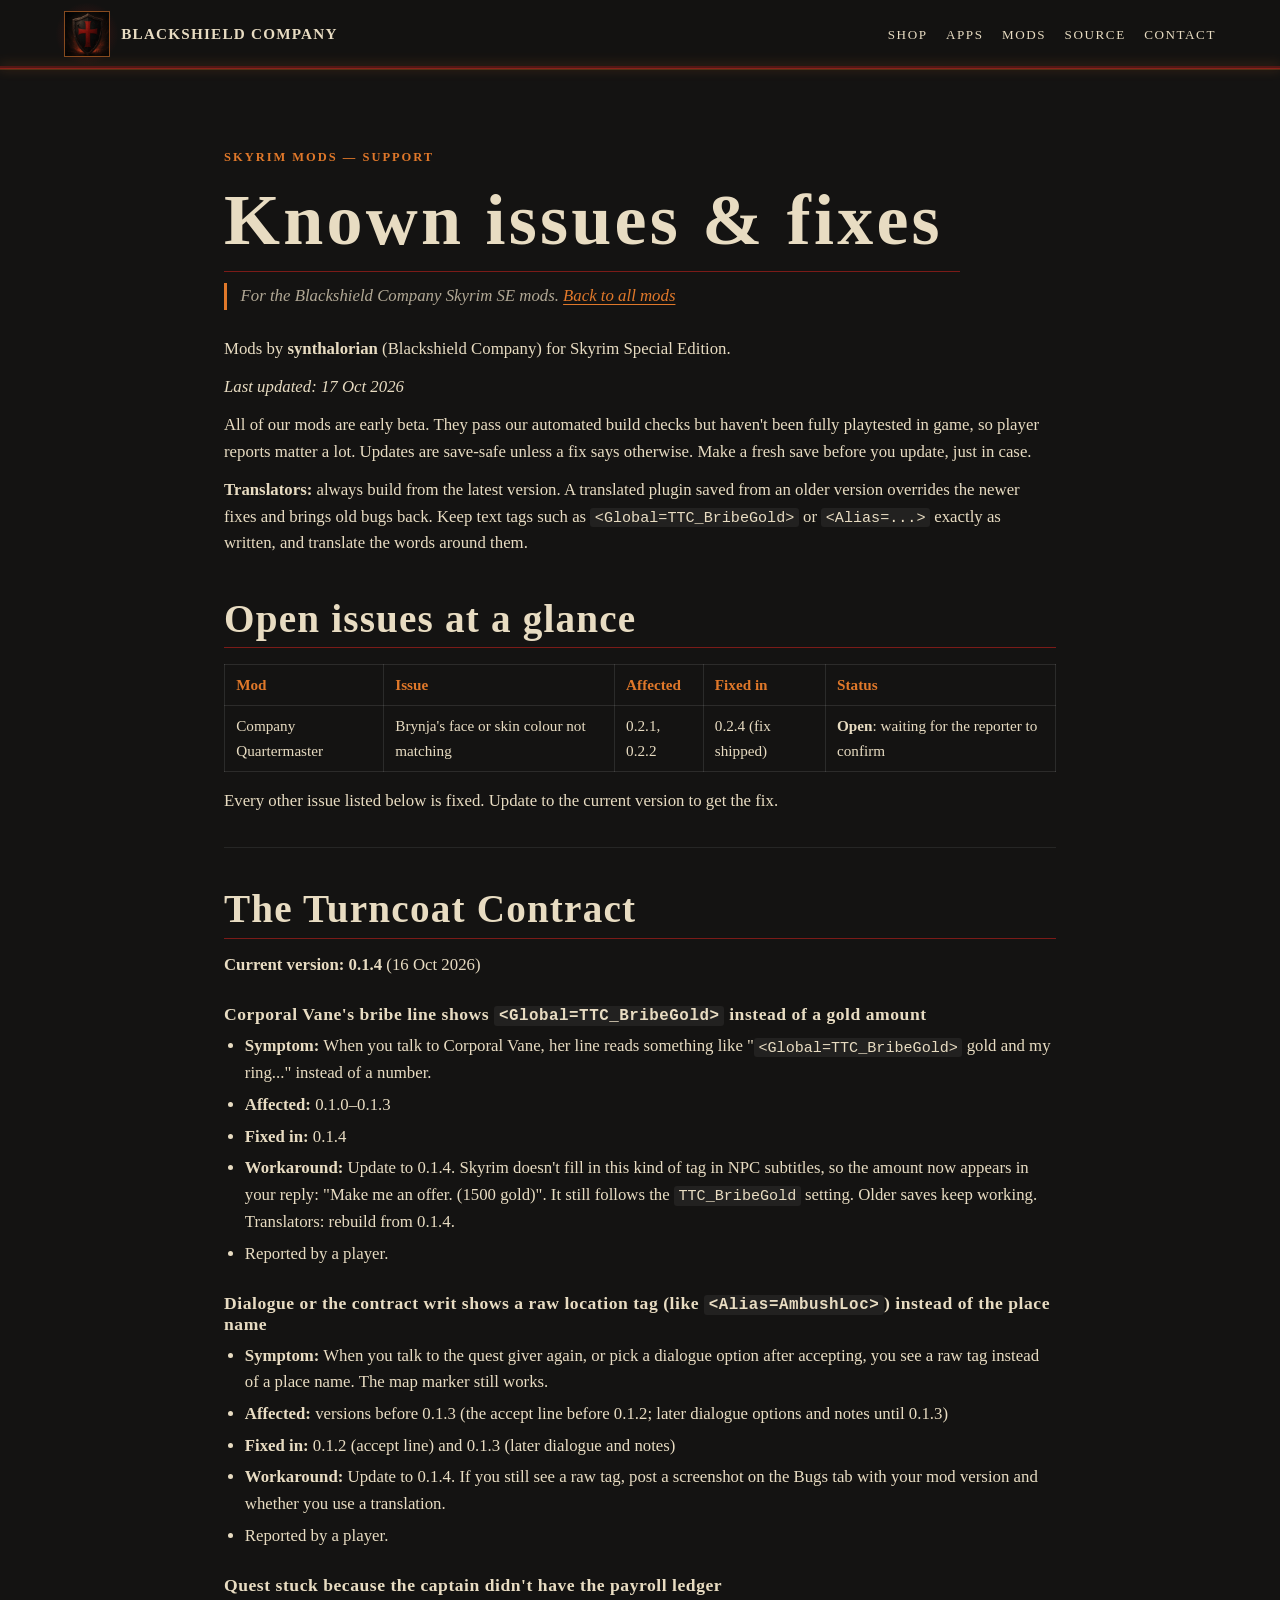
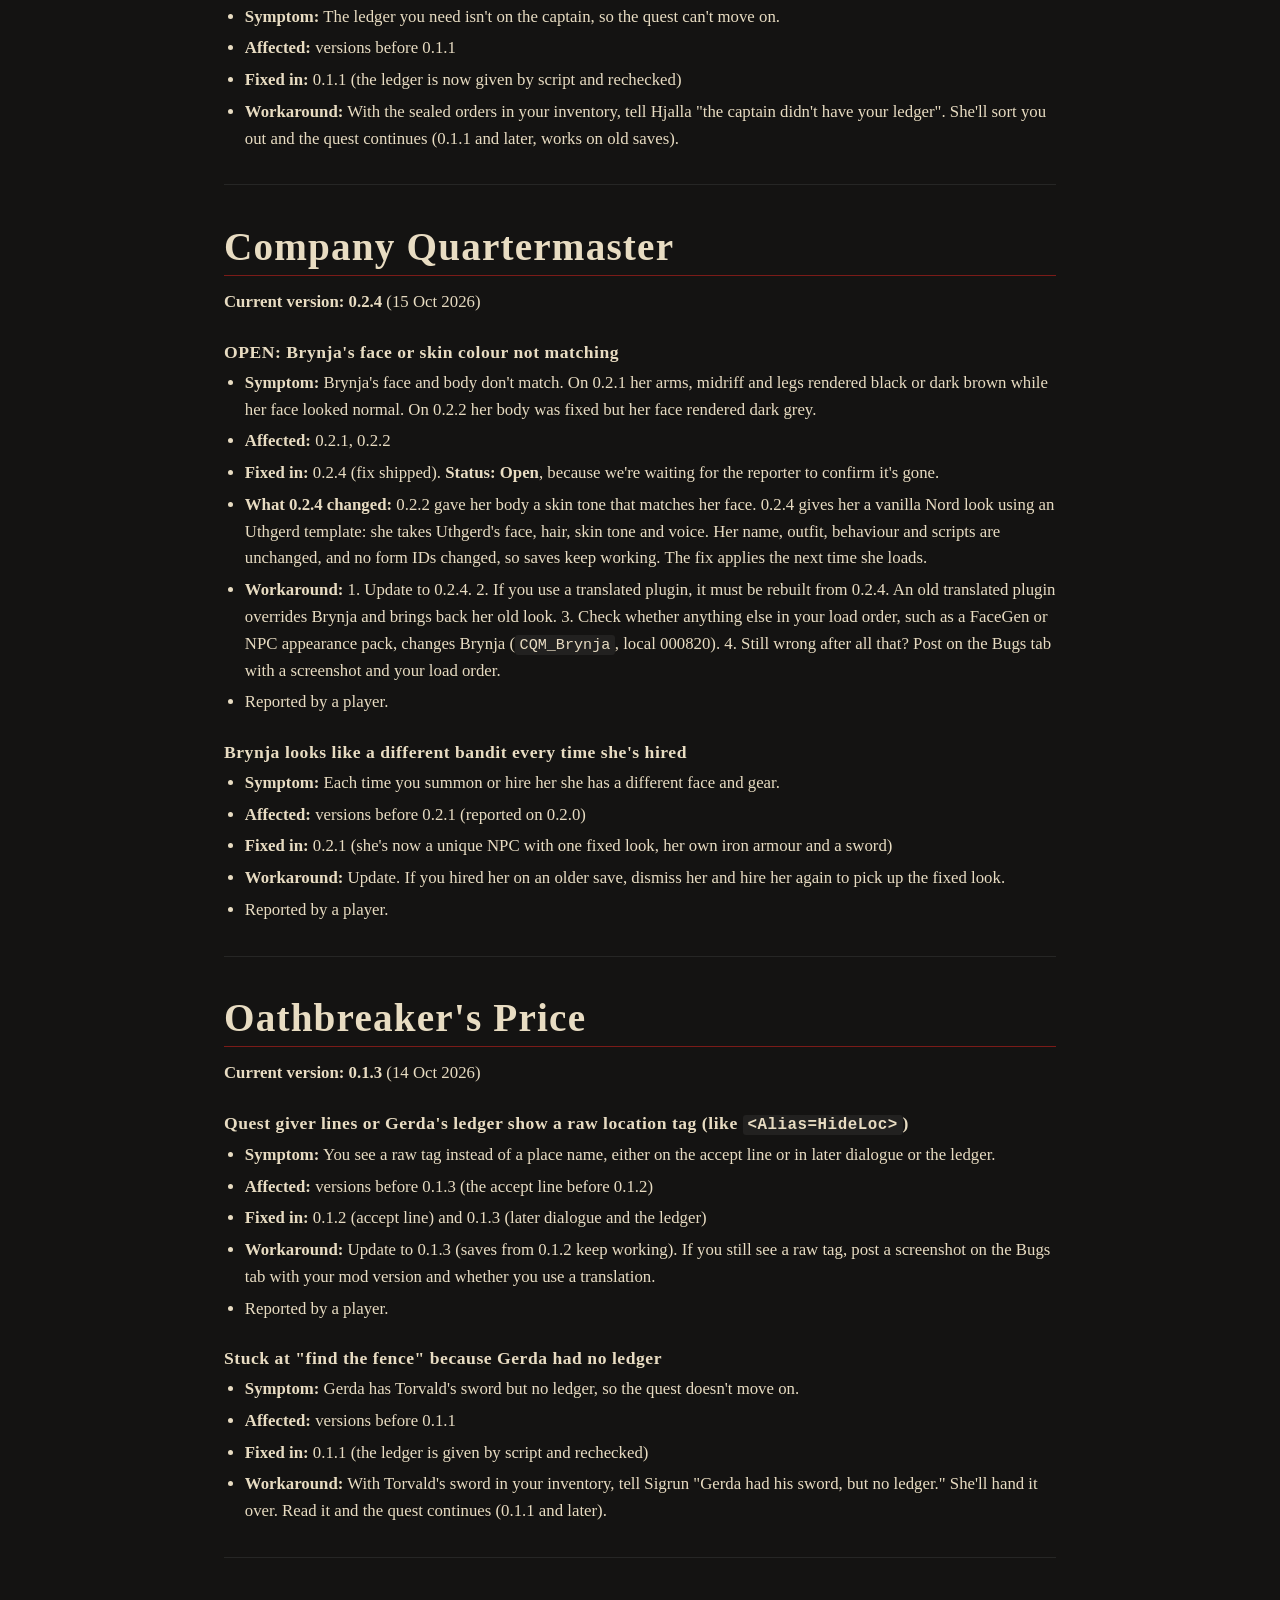
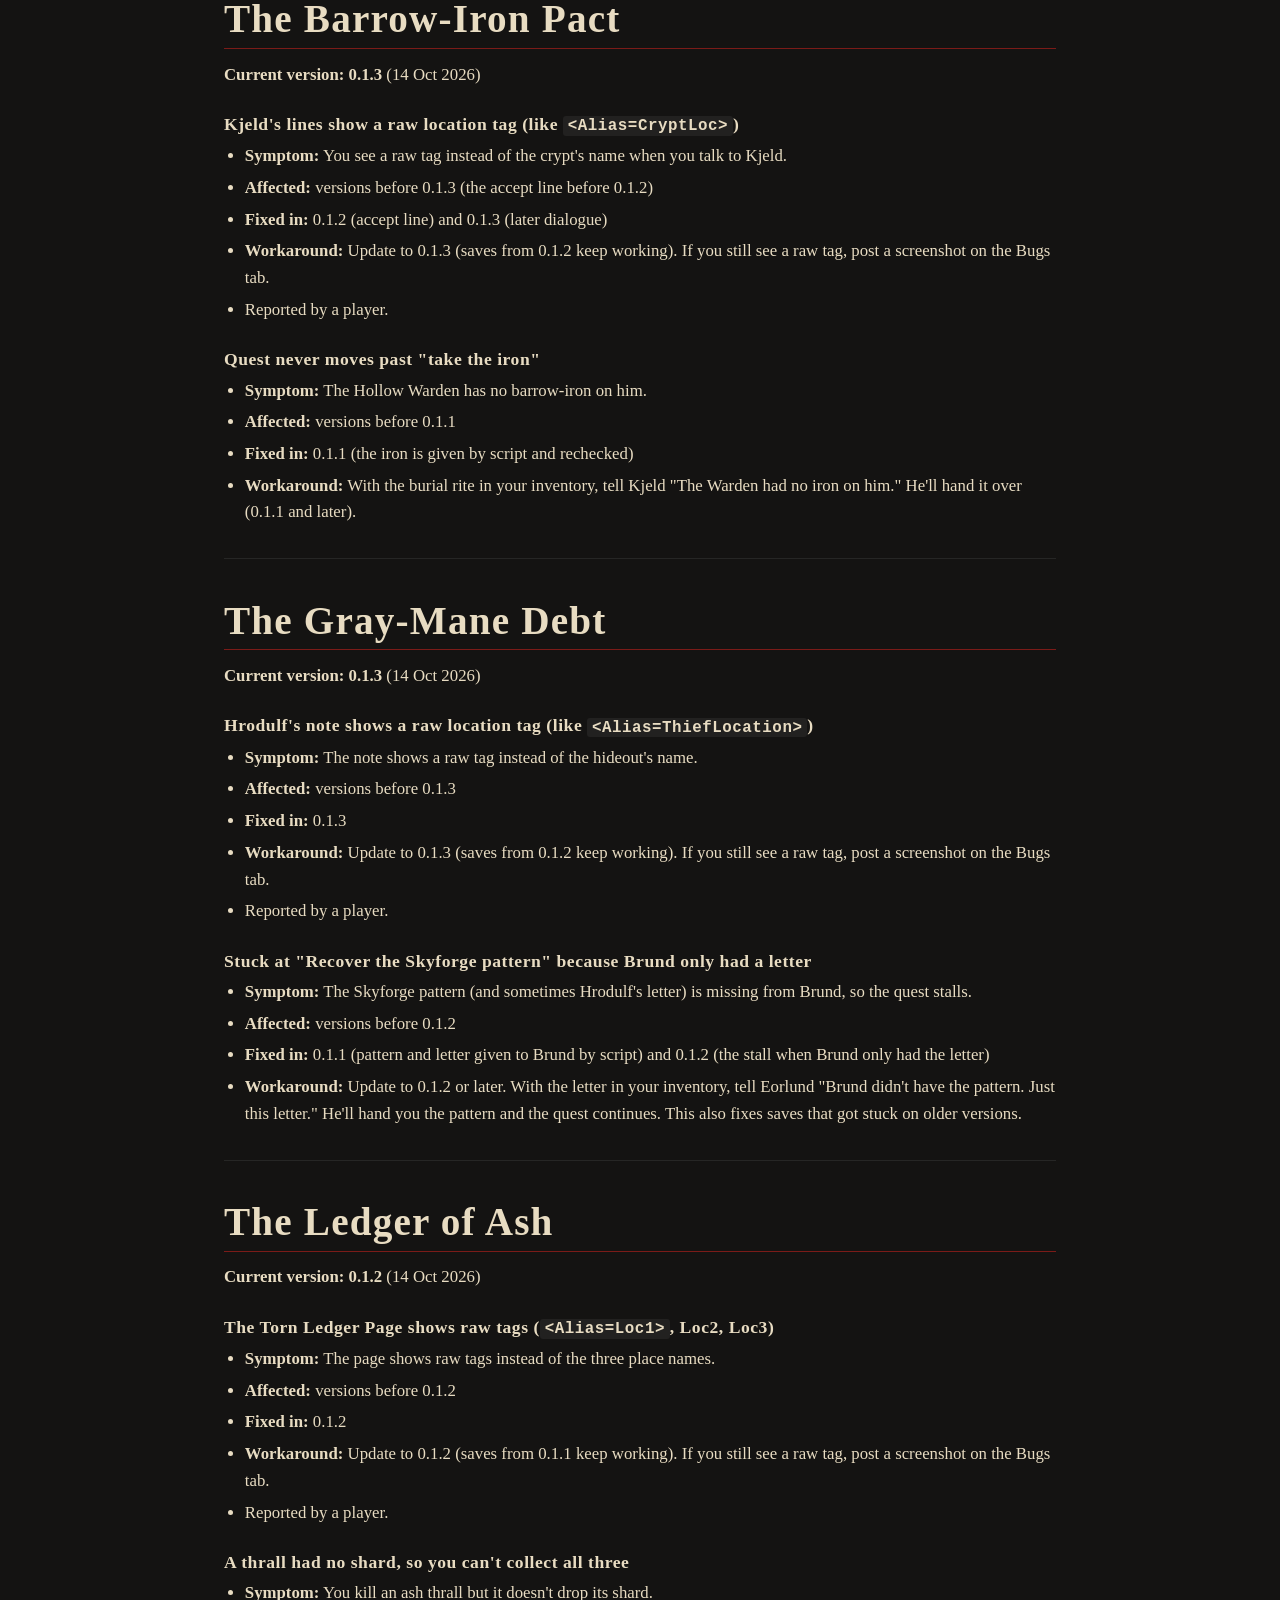
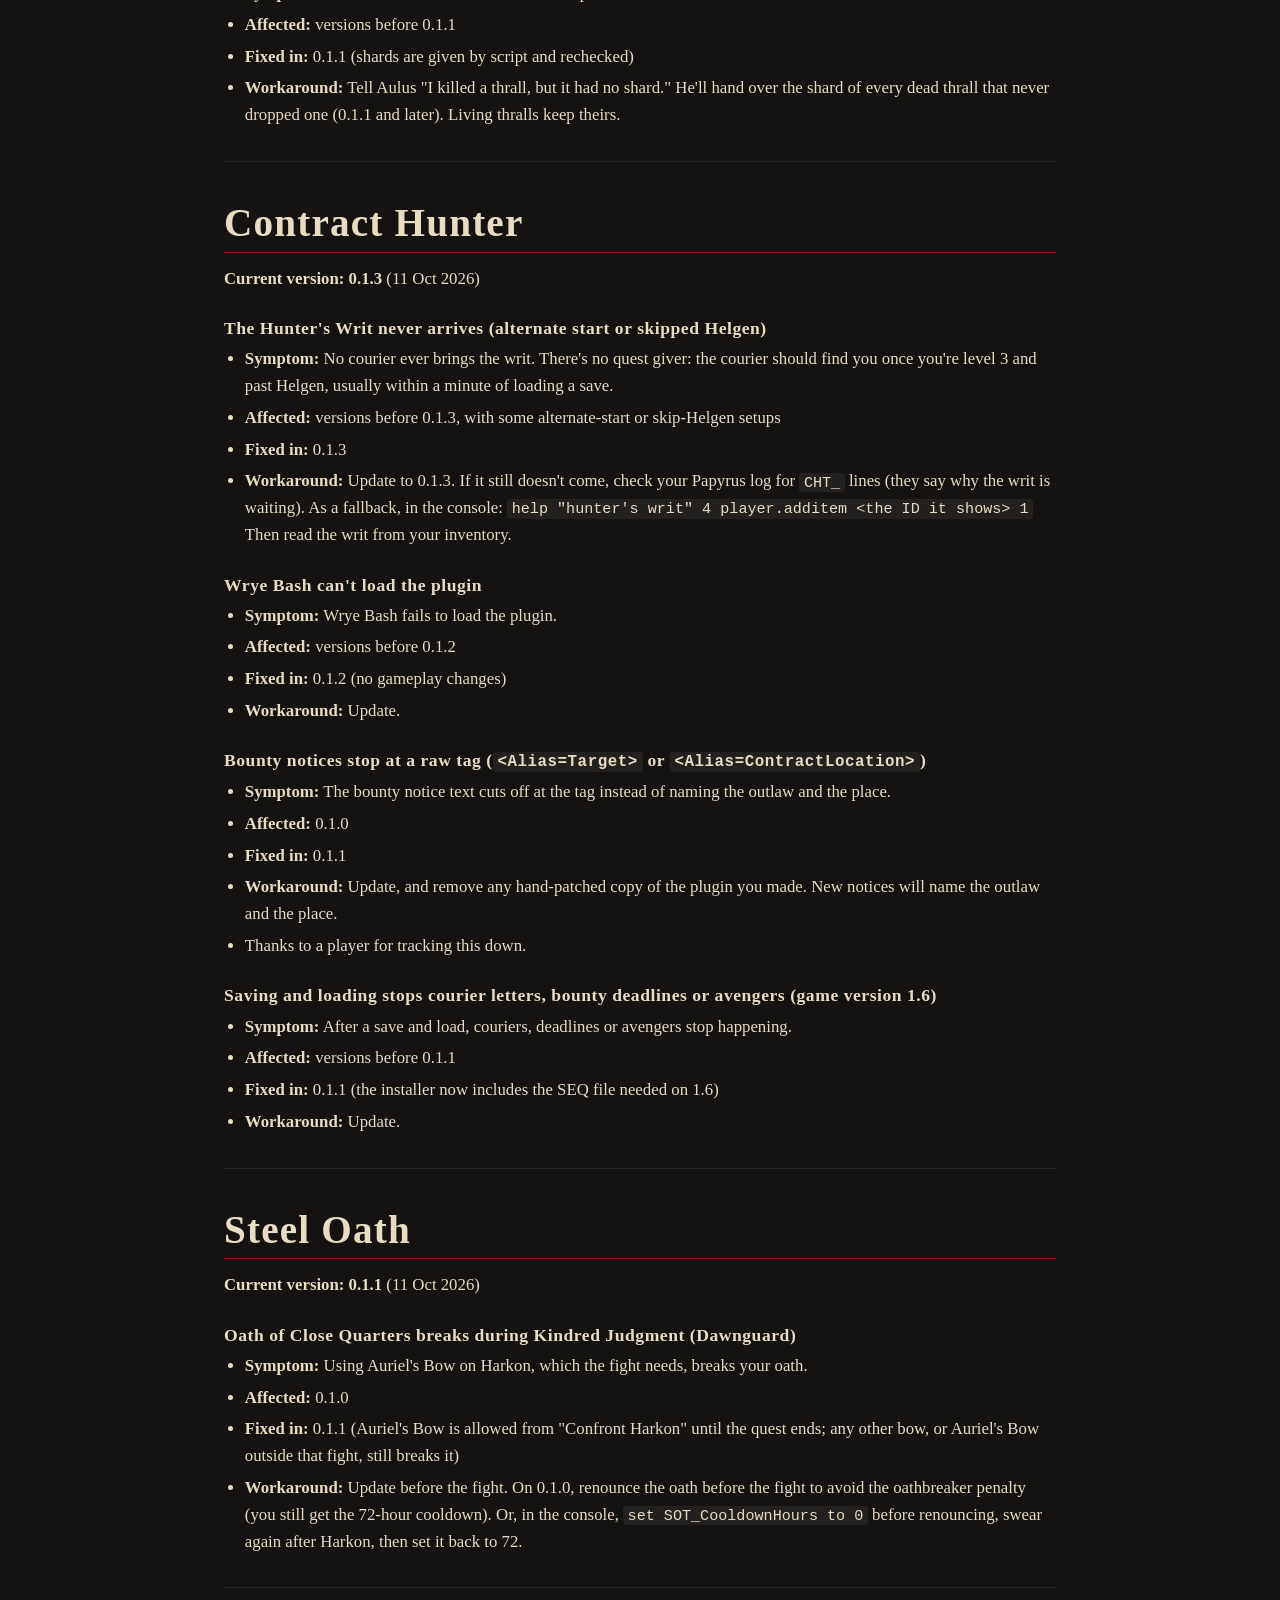
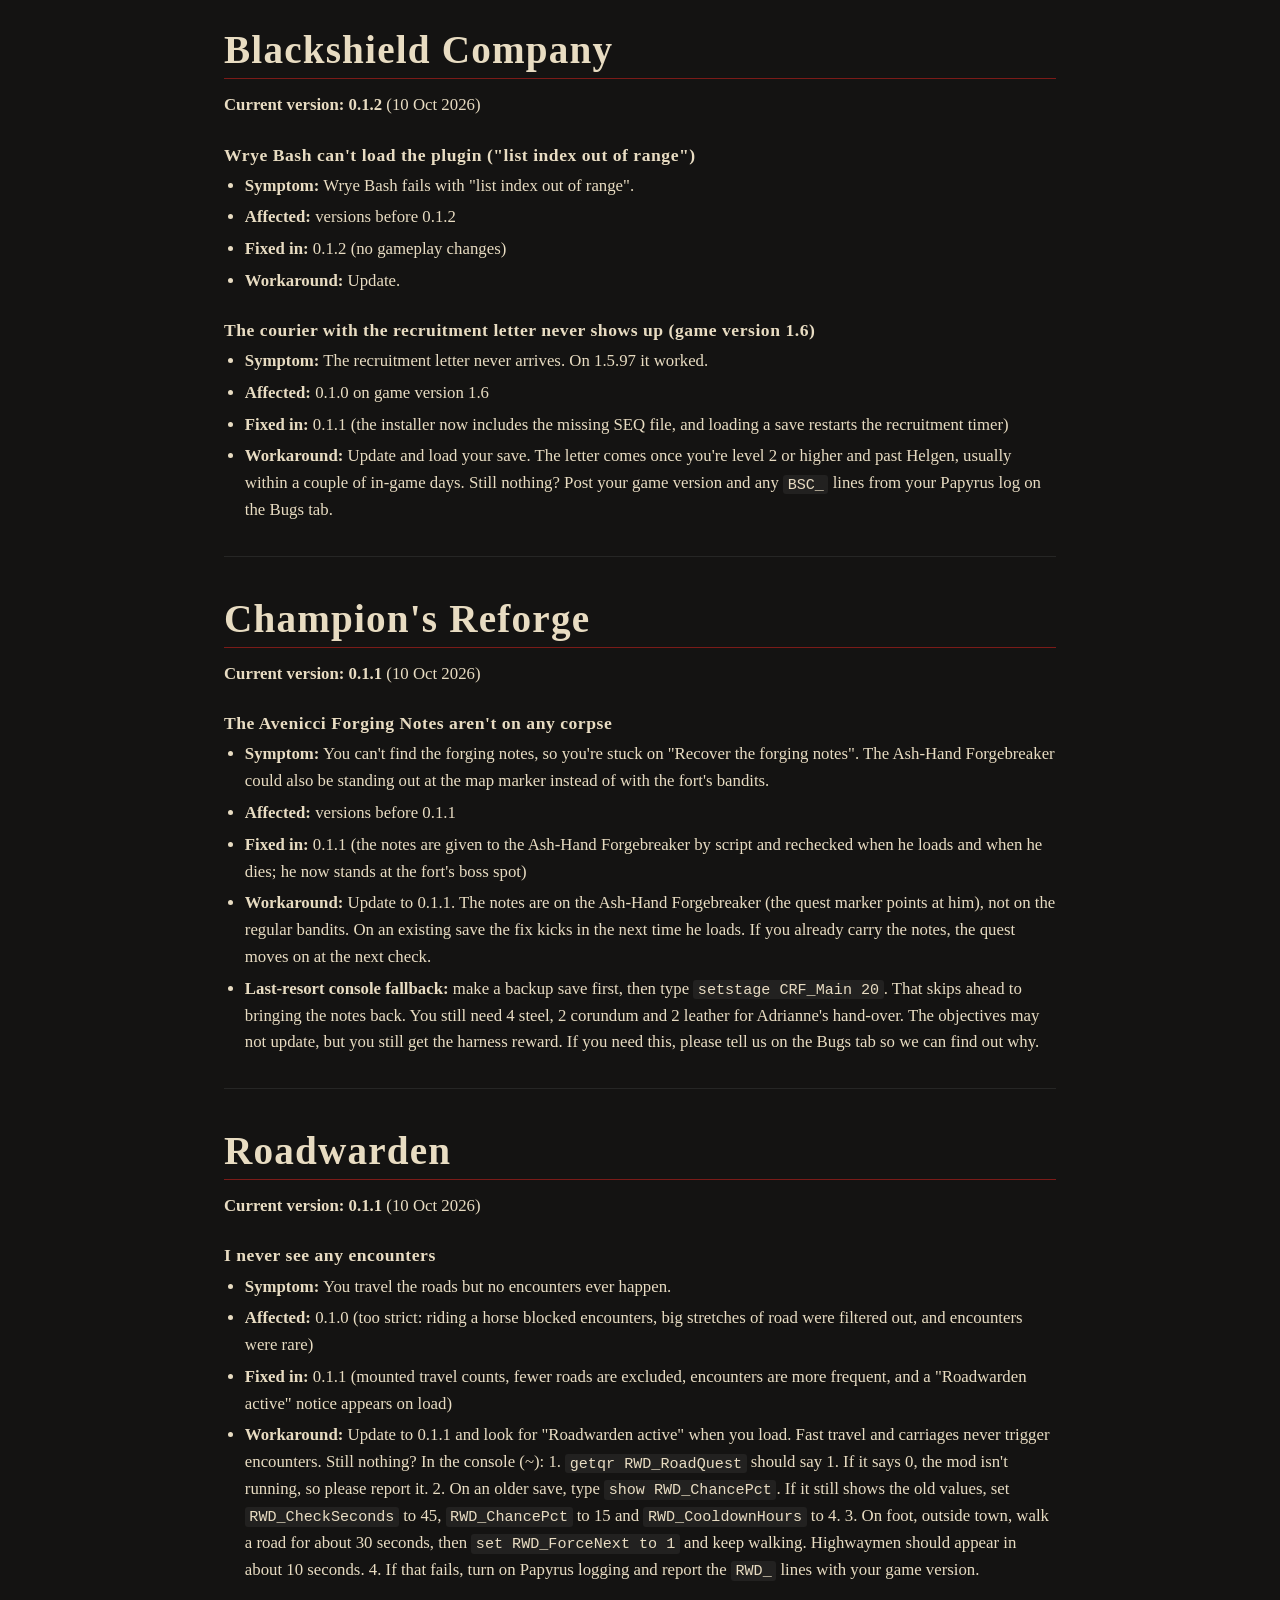
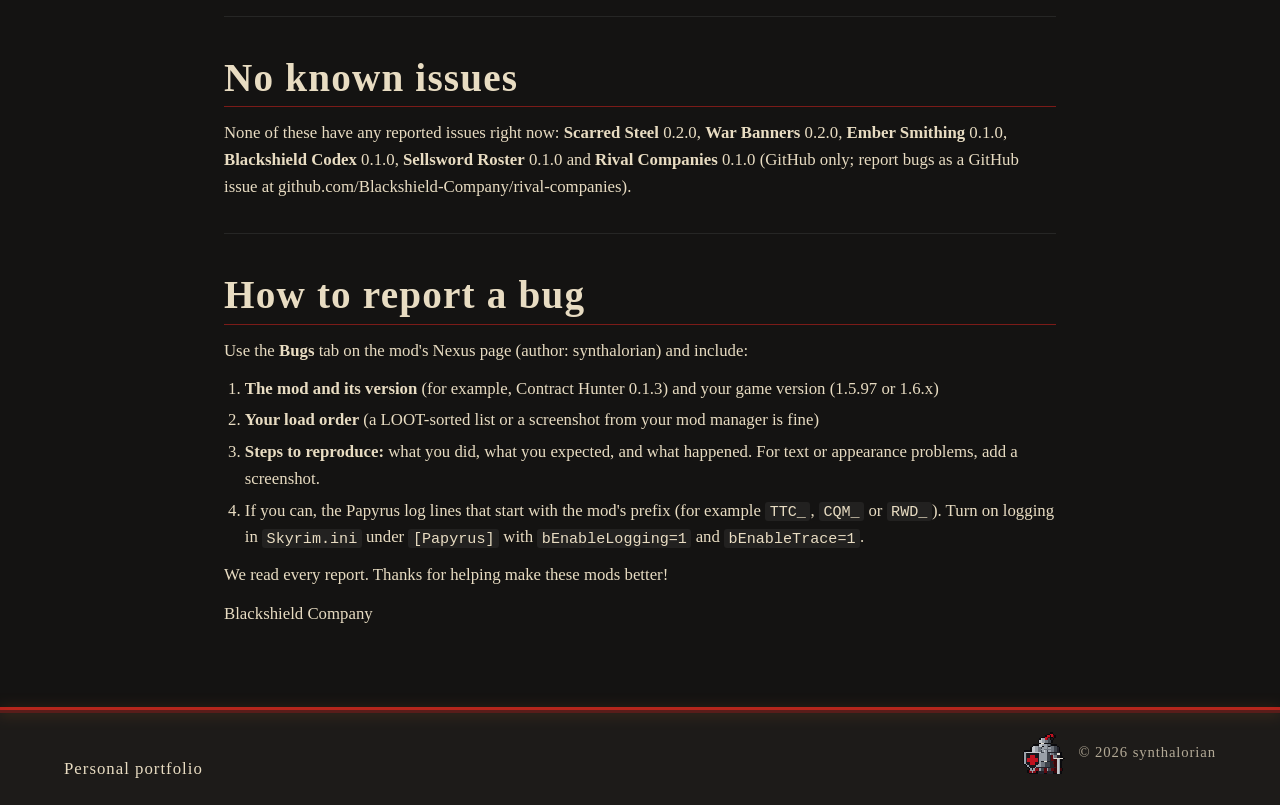
==== mods/known-issues/index.html @ aecd1dab "Add Known issues & fixes page for the Skyrim mods New page at /mods/known-issues/ (plain HTML, site " ====
<!DOCTYPE html>
<html lang="en">
<head>
  <meta charset="utf-8">
  <meta name="viewport" content="width=device-width, initial-scale=1">
  <meta name="color-scheme" content="dark">
  <meta name="theme-color" content="#141312">
  <title>Known issues &amp; fixes: Skyrim mods — Blackshield Company</title>
  <meta name="description" content="Known issues, fixes and workarounds for the Blackshield Company Skyrim Special Edition mods by synthalorian.">
  <link rel="icon" href="/assets/img/favicon-32.png" type="image/png" sizes="32x32">
  <link rel="apple-touch-icon" href="/assets/img/favicon-180.png" sizes="180x180">
  <link rel="stylesheet" href="/style.css">
</head>
<body id="top">
  <a class="skip" href="#main">Skip to content</a>

  <!-- ===== SECTION: NAV ===== -->
  <header class="site-nav">
    <div class="nav-inner">
      <a class="brand" href="/">
        <span class="crest"><img src="/assets/img/crest.webp" alt="Blackshield Company crest, a black shield with a red cross" width="512" height="512"></span>
        <span class="brand-name">Blackshield Company</span>
      </a>
      <nav class="nav-links" aria-label="Primary">
        <a href="/#shop">Shop</a>
        <a href="/#apps">Apps</a>
        <a href="/#mods">Mods</a>
        <a href="/#source">Source</a>
        <a href="/#contact">Contact</a>
      </nav>
    </div>
  </header>
  <!-- ===== END SECTION: NAV ===== -->

  <main id="main" class="section">
    <div class="wrap ki">
      <div class="section-head">
        <p class="eyebrow">Skyrim mods — Support</p>
        <h1>Known issues &amp; fixes</h1>
        <p class="note">For the Blackshield Company Skyrim SE mods. <a href="/#mods">Back to all mods</a></p>
      </div>
<p>Mods by <strong>synthalorian</strong> (Blackshield Company) for Skyrim Special Edition.</p>
<p><em>Last updated: 17 Oct 2026</em></p>
<p>All of our mods are early beta. They pass our automated build checks but haven't been fully playtested in game, so player reports matter a lot. Updates are save-safe unless a fix says otherwise. Make a fresh save before you update, just in case.</p>
<p><strong>Translators:</strong> always build from the latest version. A translated plugin saved from an older version overrides the newer fixes and brings old bugs back. Keep text tags such as <code>&lt;Global=TTC_BribeGold&gt;</code> or <code>&lt;Alias=...&gt;</code> exactly as written, and translate the words around them.</p>
<h2 id="open-issues-at-a-glance">Open issues at a glance</h2>
<div class="ki-table"><table>
<thead>
<tr>
<th>Mod</th>
<th>Issue</th>
<th>Affected</th>
<th>Fixed in</th>
<th>Status</th>
</tr>
</thead>
<tbody>
<tr>
<td>Company Quartermaster</td>
<td>Brynja's face or skin colour not matching</td>
<td>0.2.1, 0.2.2</td>
<td>0.2.4 (fix shipped)</td>
<td><strong>Open</strong>: waiting for the reporter to confirm</td>
</tr>
</tbody>
</table></div>
<p>Every other issue listed below is fixed. Update to the current version to get the fix.</p>
<hr />
<h2 id="the-turncoat-contract">The Turncoat Contract</h2>
<p><strong>Current version: 0.1.4</strong> (16 Oct 2026)</p>
<h3>Corporal Vane's bribe line shows <code>&lt;Global=TTC_BribeGold&gt;</code> instead of a gold amount</h3>
<ul>
<li><strong>Symptom:</strong> When you talk to Corporal Vane, her line reads something like "<code>&lt;Global=TTC_BribeGold&gt;</code> gold and my ring..." instead of a number.</li>
<li><strong>Affected:</strong> 0.1.0–0.1.3</li>
<li><strong>Fixed in:</strong> 0.1.4</li>
<li><strong>Workaround:</strong> Update to 0.1.4. Skyrim doesn't fill in this kind of tag in NPC subtitles, so the amount now appears in your reply: "Make me an offer. (1500 gold)". It still follows the <code>TTC_BribeGold</code> setting. Older saves keep working. Translators: rebuild from 0.1.4.</li>
<li>Reported by a player.</li>
</ul>
<h3>Dialogue or the contract writ shows a raw location tag (like <code>&lt;Alias=AmbushLoc&gt;</code>) instead of the place name</h3>
<ul>
<li><strong>Symptom:</strong> When you talk to the quest giver again, or pick a dialogue option after accepting, you see a raw tag instead of a place name. The map marker still works.</li>
<li><strong>Affected:</strong> versions before 0.1.3 (the accept line before 0.1.2; later dialogue options and notes until 0.1.3)</li>
<li><strong>Fixed in:</strong> 0.1.2 (accept line) and 0.1.3 (later dialogue and notes)</li>
<li><strong>Workaround:</strong> Update to 0.1.4. If you still see a raw tag, post a screenshot on the Bugs tab with your mod version and whether you use a translation.</li>
<li>Reported by a player.</li>
</ul>
<h3>Quest stuck because the captain didn't have the payroll ledger</h3>
<ul>
<li><strong>Symptom:</strong> The ledger you need isn't on the captain, so the quest can't move on.</li>
<li><strong>Affected:</strong> versions before 0.1.1</li>
<li><strong>Fixed in:</strong> 0.1.1 (the ledger is now given by script and rechecked)</li>
<li><strong>Workaround:</strong> With the sealed orders in your inventory, tell Hjalla "the captain didn't have your ledger". She'll sort you out and the quest continues (0.1.1 and later, works on old saves).</li>
</ul>
<hr />
<h2 id="company-quartermaster">Company Quartermaster</h2>
<p><strong>Current version: 0.2.4</strong> (15 Oct 2026)</p>
<h3>OPEN: Brynja's face or skin colour not matching</h3>
<ul>
<li><strong>Symptom:</strong> Brynja's face and body don't match. On 0.2.1 her arms, midriff and legs rendered black or dark brown while her face looked normal. On 0.2.2 her body was fixed but her face rendered dark grey.</li>
<li><strong>Affected:</strong> 0.2.1, 0.2.2</li>
<li><strong>Fixed in:</strong> 0.2.4 (fix shipped). <strong>Status: Open</strong>, because we're waiting for the reporter to confirm it's gone.</li>
<li><strong>What 0.2.4 changed:</strong> 0.2.2 gave her body a skin tone that matches her face. 0.2.4 gives her a vanilla Nord look using an Uthgerd template: she takes Uthgerd's face, hair, skin tone and voice. Her name, outfit, behaviour and scripts are unchanged, and no form IDs changed, so saves keep working. The fix applies the next time she loads.</li>
<li><strong>Workaround:</strong>
  1. Update to 0.2.4.
  2. If you use a translated plugin, it must be rebuilt from 0.2.4. An old translated plugin overrides Brynja and brings back her old look.
  3. Check whether anything else in your load order, such as a FaceGen or NPC appearance pack, changes Brynja (<code>CQM_Brynja</code>, local 000820).
  4. Still wrong after all that? Post on the Bugs tab with a screenshot and your load order.</li>
<li>Reported by a player.</li>
</ul>
<h3>Brynja looks like a different bandit every time she's hired</h3>
<ul>
<li><strong>Symptom:</strong> Each time you summon or hire her she has a different face and gear.</li>
<li><strong>Affected:</strong> versions before 0.2.1 (reported on 0.2.0)</li>
<li><strong>Fixed in:</strong> 0.2.1 (she's now a unique NPC with one fixed look, her own iron armour and a sword)</li>
<li><strong>Workaround:</strong> Update. If you hired her on an older save, dismiss her and hire her again to pick up the fixed look.</li>
<li>Reported by a player.</li>
</ul>
<hr />
<h2 id="oathbreakers-price">Oathbreaker's Price</h2>
<p><strong>Current version: 0.1.3</strong> (14 Oct 2026)</p>
<h3>Quest giver lines or Gerda's ledger show a raw location tag (like <code>&lt;Alias=HideLoc&gt;</code>)</h3>
<ul>
<li><strong>Symptom:</strong> You see a raw tag instead of a place name, either on the accept line or in later dialogue or the ledger.</li>
<li><strong>Affected:</strong> versions before 0.1.3 (the accept line before 0.1.2)</li>
<li><strong>Fixed in:</strong> 0.1.2 (accept line) and 0.1.3 (later dialogue and the ledger)</li>
<li><strong>Workaround:</strong> Update to 0.1.3 (saves from 0.1.2 keep working). If you still see a raw tag, post a screenshot on the Bugs tab with your mod version and whether you use a translation.</li>
<li>Reported by a player.</li>
</ul>
<h3>Stuck at "find the fence" because Gerda had no ledger</h3>
<ul>
<li><strong>Symptom:</strong> Gerda has Torvald's sword but no ledger, so the quest doesn't move on.</li>
<li><strong>Affected:</strong> versions before 0.1.1</li>
<li><strong>Fixed in:</strong> 0.1.1 (the ledger is given by script and rechecked)</li>
<li><strong>Workaround:</strong> With Torvald's sword in your inventory, tell Sigrun "Gerda had his sword, but no ledger." She'll hand it over. Read it and the quest continues (0.1.1 and later).</li>
</ul>
<hr />
<h2 id="the-barrow-iron-pact">The Barrow-Iron Pact</h2>
<p><strong>Current version: 0.1.3</strong> (14 Oct 2026)</p>
<h3>Kjeld's lines show a raw location tag (like <code>&lt;Alias=CryptLoc&gt;</code>)</h3>
<ul>
<li><strong>Symptom:</strong> You see a raw tag instead of the crypt's name when you talk to Kjeld.</li>
<li><strong>Affected:</strong> versions before 0.1.3 (the accept line before 0.1.2)</li>
<li><strong>Fixed in:</strong> 0.1.2 (accept line) and 0.1.3 (later dialogue)</li>
<li><strong>Workaround:</strong> Update to 0.1.3 (saves from 0.1.2 keep working). If you still see a raw tag, post a screenshot on the Bugs tab.</li>
<li>Reported by a player.</li>
</ul>
<h3>Quest never moves past "take the iron"</h3>
<ul>
<li><strong>Symptom:</strong> The Hollow Warden has no barrow-iron on him.</li>
<li><strong>Affected:</strong> versions before 0.1.1</li>
<li><strong>Fixed in:</strong> 0.1.1 (the iron is given by script and rechecked)</li>
<li><strong>Workaround:</strong> With the burial rite in your inventory, tell Kjeld "The Warden had no iron on him." He'll hand it over (0.1.1 and later).</li>
</ul>
<hr />
<h2 id="the-gray-mane-debt">The Gray-Mane Debt</h2>
<p><strong>Current version: 0.1.3</strong> (14 Oct 2026)</p>
<h3>Hrodulf's note shows a raw location tag (like <code>&lt;Alias=ThiefLocation&gt;</code>)</h3>
<ul>
<li><strong>Symptom:</strong> The note shows a raw tag instead of the hideout's name.</li>
<li><strong>Affected:</strong> versions before 0.1.3</li>
<li><strong>Fixed in:</strong> 0.1.3</li>
<li><strong>Workaround:</strong> Update to 0.1.3 (saves from 0.1.2 keep working). If you still see a raw tag, post a screenshot on the Bugs tab.</li>
<li>Reported by a player.</li>
</ul>
<h3>Stuck at "Recover the Skyforge pattern" because Brund only had a letter</h3>
<ul>
<li><strong>Symptom:</strong> The Skyforge pattern (and sometimes Hrodulf's letter) is missing from Brund, so the quest stalls.</li>
<li><strong>Affected:</strong> versions before 0.1.2</li>
<li><strong>Fixed in:</strong> 0.1.1 (pattern and letter given to Brund by script) and 0.1.2 (the stall when Brund only had the letter)</li>
<li><strong>Workaround:</strong> Update to 0.1.2 or later. With the letter in your inventory, tell Eorlund "Brund didn't have the pattern. Just this letter." He'll hand you the pattern and the quest continues. This also fixes saves that got stuck on older versions.</li>
</ul>
<hr />
<h2 id="the-ledger-of-ash">The Ledger of Ash</h2>
<p><strong>Current version: 0.1.2</strong> (14 Oct 2026)</p>
<h3>The Torn Ledger Page shows raw tags (<code>&lt;Alias=Loc1&gt;</code>, Loc2, Loc3)</h3>
<ul>
<li><strong>Symptom:</strong> The page shows raw tags instead of the three place names.</li>
<li><strong>Affected:</strong> versions before 0.1.2</li>
<li><strong>Fixed in:</strong> 0.1.2</li>
<li><strong>Workaround:</strong> Update to 0.1.2 (saves from 0.1.1 keep working). If you still see a raw tag, post a screenshot on the Bugs tab.</li>
<li>Reported by a player.</li>
</ul>
<h3>A thrall had no shard, so you can't collect all three</h3>
<ul>
<li><strong>Symptom:</strong> You kill an ash thrall but it doesn't drop its shard.</li>
<li><strong>Affected:</strong> versions before 0.1.1</li>
<li><strong>Fixed in:</strong> 0.1.1 (shards are given by script and rechecked)</li>
<li><strong>Workaround:</strong> Tell Aulus "I killed a thrall, but it had no shard." He'll hand over the shard of every dead thrall that never dropped one (0.1.1 and later). Living thralls keep theirs.</li>
</ul>
<hr />
<h2 id="contract-hunter">Contract Hunter</h2>
<p><strong>Current version: 0.1.3</strong> (11 Oct 2026)</p>
<h3>The Hunter's Writ never arrives (alternate start or skipped Helgen)</h3>
<ul>
<li><strong>Symptom:</strong> No courier ever brings the writ. There's no quest giver: the courier should find you once you're level 3 and past Helgen, usually within a minute of loading a save.</li>
<li><strong>Affected:</strong> versions before 0.1.3, with some alternate-start or skip-Helgen setups</li>
<li><strong>Fixed in:</strong> 0.1.3</li>
<li><strong>Workaround:</strong> Update to 0.1.3. If it still doesn't come, check your Papyrus log for <code>CHT_</code> lines (they say why the writ is waiting). As a fallback, in the console:
  <code>help "hunter's writ" 4
  player.additem &lt;the ID it shows&gt; 1</code>
  Then read the writ from your inventory.</li>
</ul>
<h3>Wrye Bash can't load the plugin</h3>
<ul>
<li><strong>Symptom:</strong> Wrye Bash fails to load the plugin.</li>
<li><strong>Affected:</strong> versions before 0.1.2</li>
<li><strong>Fixed in:</strong> 0.1.2 (no gameplay changes)</li>
<li><strong>Workaround:</strong> Update.</li>
</ul>
<h3>Bounty notices stop at a raw tag (<code>&lt;Alias=Target&gt;</code> or <code>&lt;Alias=ContractLocation&gt;</code>)</h3>
<ul>
<li><strong>Symptom:</strong> The bounty notice text cuts off at the tag instead of naming the outlaw and the place.</li>
<li><strong>Affected:</strong> 0.1.0</li>
<li><strong>Fixed in:</strong> 0.1.1</li>
<li><strong>Workaround:</strong> Update, and remove any hand-patched copy of the plugin you made. New notices will name the outlaw and the place.</li>
<li>Thanks to a player for tracking this down.</li>
</ul>
<h3>Saving and loading stops courier letters, bounty deadlines or avengers (game version 1.6)</h3>
<ul>
<li><strong>Symptom:</strong> After a save and load, couriers, deadlines or avengers stop happening.</li>
<li><strong>Affected:</strong> versions before 0.1.1</li>
<li><strong>Fixed in:</strong> 0.1.1 (the installer now includes the SEQ file needed on 1.6)</li>
<li><strong>Workaround:</strong> Update.</li>
</ul>
<hr />
<h2 id="steel-oath">Steel Oath</h2>
<p><strong>Current version: 0.1.1</strong> (11 Oct 2026)</p>
<h3>Oath of Close Quarters breaks during Kindred Judgment (Dawnguard)</h3>
<ul>
<li><strong>Symptom:</strong> Using Auriel's Bow on Harkon, which the fight needs, breaks your oath.</li>
<li><strong>Affected:</strong> 0.1.0</li>
<li><strong>Fixed in:</strong> 0.1.1 (Auriel's Bow is allowed from "Confront Harkon" until the quest ends; any other bow, or Auriel's Bow outside that fight, still breaks it)</li>
<li><strong>Workaround:</strong> Update before the fight. On 0.1.0, renounce the oath before the fight to avoid the oathbreaker penalty (you still get the 72-hour cooldown). Or, in the console, <code>set SOT_CooldownHours to 0</code> before renouncing, swear again after Harkon, then set it back to 72.</li>
</ul>
<hr />
<h2 id="blackshield-company">Blackshield Company</h2>
<p><strong>Current version: 0.1.2</strong> (10 Oct 2026)</p>
<h3>Wrye Bash can't load the plugin ("list index out of range")</h3>
<ul>
<li><strong>Symptom:</strong> Wrye Bash fails with "list index out of range".</li>
<li><strong>Affected:</strong> versions before 0.1.2</li>
<li><strong>Fixed in:</strong> 0.1.2 (no gameplay changes)</li>
<li><strong>Workaround:</strong> Update.</li>
</ul>
<h3>The courier with the recruitment letter never shows up (game version 1.6)</h3>
<ul>
<li><strong>Symptom:</strong> The recruitment letter never arrives. On 1.5.97 it worked.</li>
<li><strong>Affected:</strong> 0.1.0 on game version 1.6</li>
<li><strong>Fixed in:</strong> 0.1.1 (the installer now includes the missing SEQ file, and loading a save restarts the recruitment timer)</li>
<li><strong>Workaround:</strong> Update and load your save. The letter comes once you're level 2 or higher and past Helgen, usually within a couple of in-game days. Still nothing? Post your game version and any <code>BSC_</code> lines from your Papyrus log on the Bugs tab.</li>
</ul>
<hr />
<h2 id="champions-reforge">Champion's Reforge</h2>
<p><strong>Current version: 0.1.1</strong> (10 Oct 2026)</p>
<h3>The Avenicci Forging Notes aren't on any corpse</h3>
<ul>
<li><strong>Symptom:</strong> You can't find the forging notes, so you're stuck on "Recover the forging notes". The Ash-Hand Forgebreaker could also be standing out at the map marker instead of with the fort's bandits.</li>
<li><strong>Affected:</strong> versions before 0.1.1</li>
<li><strong>Fixed in:</strong> 0.1.1 (the notes are given to the Ash-Hand Forgebreaker by script and rechecked when he loads and when he dies; he now stands at the fort's boss spot)</li>
<li><strong>Workaround:</strong> Update to 0.1.1. The notes are on the Ash-Hand Forgebreaker (the quest marker points at him), not on the regular bandits. On an existing save the fix kicks in the next time he loads. If you already carry the notes, the quest moves on at the next check.</li>
<li><strong>Last-resort console fallback:</strong> make a backup save first, then type <code>setstage CRF_Main 20</code>. That skips ahead to bringing the notes back. You still need 4 steel, 2 corundum and 2 leather for Adrianne's hand-over. The objectives may not update, but you still get the harness reward. If you need this, please tell us on the Bugs tab so we can find out why.</li>
</ul>
<hr />
<h2 id="roadwarden">Roadwarden</h2>
<p><strong>Current version: 0.1.1</strong> (10 Oct 2026)</p>
<h3>I never see any encounters</h3>
<ul>
<li><strong>Symptom:</strong> You travel the roads but no encounters ever happen.</li>
<li><strong>Affected:</strong> 0.1.0 (too strict: riding a horse blocked encounters, big stretches of road were filtered out, and encounters were rare)</li>
<li><strong>Fixed in:</strong> 0.1.1 (mounted travel counts, fewer roads are excluded, encounters are more frequent, and a "Roadwarden active" notice appears on load)</li>
<li><strong>Workaround:</strong> Update to 0.1.1 and look for "Roadwarden active" when you load. Fast travel and carriages never trigger encounters. Still nothing? In the console (~):
  1. <code>getqr RWD_RoadQuest</code> should say 1. If it says 0, the mod isn't running, so please report it.
  2. On an older save, type <code>show RWD_ChancePct</code>. If it still shows the old values, set <code>RWD_CheckSeconds</code> to 45, <code>RWD_ChancePct</code> to 15 and <code>RWD_CooldownHours</code> to 4.
  3. On foot, outside town, walk a road for about 30 seconds, then <code>set RWD_ForceNext to 1</code> and keep walking. Highwaymen should appear in about 10 seconds.
  4. If that fails, turn on Papyrus logging and report the <code>RWD_</code> lines with your game version.</li>
</ul>
<hr />
<h2 id="no-known-issues">No known issues</h2>
<p>None of these have any reported issues right now: <strong>Scarred Steel</strong> 0.2.0, <strong>War Banners</strong> 0.2.0, <strong>Ember Smithing</strong> 0.1.0, <strong>Blackshield Codex</strong> 0.1.0, <strong>Sellsword Roster</strong> 0.1.0 and <strong>Rival Companies</strong> 0.1.0 (GitHub only; report bugs as a GitHub issue at github.com/Blackshield-Company/rival-companies).</p>
<hr />
<h2 id="how-to-report-a-bug">How to report a bug</h2>
<p>Use the <strong>Bugs</strong> tab on the mod's Nexus page (author: synthalorian) and include:</p>
<ol>
<li><strong>The mod and its version</strong> (for example, Contract Hunter 0.1.3) and your game version (1.5.97 or 1.6.x)</li>
<li><strong>Your load order</strong> (a LOOT-sorted list or a screenshot from your mod manager is fine)</li>
<li><strong>Steps to reproduce:</strong> what you did, what you expected, and what happened. For text or appearance problems, add a screenshot.</li>
<li>If you can, the Papyrus log lines that start with the mod's prefix (for example <code>TTC_</code>, <code>CQM_</code> or <code>RWD_</code>). Turn on logging in <code>Skyrim.ini</code> under <code>[Papyrus]</code> with <code>bEnableLogging=1</code> and <code>bEnableTrace=1</code>.</li>
</ol>
<p>We read every report. Thanks for helping make these mods better!</p>
<p>Blackshield Company</p>
    </div>
  </main>

  <!-- ===== SECTION: FOOTER ===== -->
  <footer class="site-footer">
    <div class="wrap footer-inner">
      <a href="https://synthalorian.pages.dev">Personal portfolio</a>
      <p class="footer-mascot"><img src="/assets/img/knight/knight-idle.svg" alt="Knight A, the Blackshield Company mascot" width="48" height="42" loading="lazy" decoding="async"> © 2026 synthalorian</p>
    </div>
  </footer>
  <!-- ===== END SECTION: FOOTER ===== -->
</body>
</html>
---- style.css ----
:root {
  --char: #141312;
  --char-2: #1d1b19;
  --blood: #b3201c;
  --ember: #e0782a;
  --parchment: #e8dcc2;
  --dim: rgba(232, 220, 194, 0.74);
  --line: rgba(232, 220, 194, 0.16);
  --serif: "Cinzel", "Trajan Pro", Georgia, serif;
  --sans: Georgia, "Palatino Linotype", Palatino, serif;
  --wrap: 72rem;
  --pad: clamp(1rem, 4vw, 2.5rem);
}

*,
*::before,
*::after {
  box-sizing: border-box;
}

html {
  scroll-behavior: smooth;
}

body {
  margin: 0;
  background: var(--char);
  color: var(--parchment);
  font-family: var(--sans);
  font-size: 1.05rem;
  line-height: 1.6;
  text-rendering: optimizeLegibility;
}

img {
  max-width: 100%;
  height: auto;
  display: block;
}

a {
  color: var(--ember);
  text-decoration-thickness: 1px;
  text-underline-offset: 0.18em;
}

a:hover {
  color: var(--parchment);
}

:focus-visible {
  outline: 2px solid var(--ember);
  outline-offset: 3px;
}

.skip {
  position: absolute;
  left: 1rem;
  top: -4rem;
  background: var(--blood);
  color: var(--parchment);
  padding: 0.5rem 0.8rem;
  z-index: 40;
}

.skip:focus {
  top: 0.5rem;
}

h1,
h2,
h3,
.brand-name,
.btn,
.eyebrow,
.badge,
.contact-label {
  font-family: var(--serif);
  font-weight: 600;
}

h1,
h2,
h3 {
  line-height: 1.15;
  margin: 0;
  letter-spacing: 0.03em;
}

h1 {
  font-size: clamp(1.85rem, 6.4vw, 4.5rem);
  letter-spacing: 0.045em;
}

h2 {
  font-size: clamp(1.55rem, 3.2vw, 2.45rem);
}

h3 {
  font-size: 1.15rem;
}

p {
  margin: 0;
}

.wrap {
  width: min(var(--wrap), calc(100% - 2 * var(--pad)));
  margin-inline: auto;
}

.eyebrow {
  margin: 0 0 0.7rem;
  color: var(--ember);
  font-size: 0.78rem;
  letter-spacing: 0.16em;
  text-transform: uppercase;
}

.note {
  margin-top: 0.9rem;
  max-width: 42rem;
  padding-left: 0.85rem;
  border-left: 3px solid var(--ember);
  color: var(--dim);
  font-family: Georgia, serif;
  font-style: italic;
}

.site-nav {
  position: sticky;
  top: 0;
  z-index: 30;
  background: rgba(20, 19, 18, 0.96);
  border-bottom: 1px solid rgba(179, 32, 28, 0.7);
  box-shadow: 0 1px 0 rgba(224, 120, 42, 0.25);
}

.nav-inner {
  width: min(var(--wrap), calc(100% - 2 * var(--pad)));
  margin-inline: auto;
  display: flex;
  align-items: center;
  justify-content: space-between;
  gap: 1rem;
  min-height: 4.25rem;
  padding: 0.55rem 0;
}

.brand {
  display: flex;
  align-items: center;
  gap: 0.7rem;
  color: var(--parchment);
  text-decoration: none;
  min-width: 0;
}

.brand img {
  width: 46px;
  height: 46px;
  flex: none;
  object-fit: cover;
  border: 1px solid rgba(224, 120, 42, 0.55);
}

.brand-name {
  font-size: 0.95rem;
  letter-spacing: 0.08em;
  text-transform: uppercase;
}

.nav-links {
  display: flex;
  flex-wrap: wrap;
  gap: 0.35rem 1.15rem;
}

.nav-links a {
  color: var(--parchment);
  text-decoration: none;
  font-family: var(--serif);
  font-size: 0.82rem;
  letter-spacing: 0.12em;
  text-transform: uppercase;
}

.nav-links a:hover {
  color: var(--ember);
}

.hero {
  position: relative;
  isolation: isolate;
  display: flex;
  align-items: center;
  min-height: calc(100vh - 4.25rem);
  min-height: calc(100svh - 4.25rem);
  overflow: hidden;
  background: var(--char);
}

.hero-bg,
.band-bg {
  position: absolute;
  inset: 0;
  width: 100%;
  height: 100%;
  max-width: none;
  object-fit: cover;
  z-index: 0;
}

.hero-bg {
  object-position: 78% center;
}

.hero-shade {
  position: absolute;
  inset: 0;
  z-index: 1;
  background: linear-gradient(
    to right,
    #141312 0%,
    rgba(20, 19, 18, 0.94) 22%,
    rgba(20, 19, 18, 0.78) 42%,
    rgba(20, 19, 18, 0.34) 64%,
    rgba(20, 19, 18, 0.12) 100%
  );
}

.hero-copy {
  position: relative;
  z-index: 2;
  width: min(38rem, calc(100% - 2 * var(--pad)));
  margin-left: max(var(--pad), calc((100% - var(--wrap)) / 2));
  margin-right: auto;
  padding: 3.5rem 0 4.5rem;
}

.lede {
  margin-top: 1rem;
  max-width: 34rem;
  font-size: clamp(1.05rem, 2vw, 1.28rem);
  color: var(--parchment);
}

.hero-actions {
  display: flex;
  flex-wrap: wrap;
  gap: 0.75rem;
  margin-top: 1.6rem;
}

.btn {
  display: inline-block;
  padding: 0.72rem 1.15rem;
  background: var(--blood);
  color: var(--parchment);
  border: 1px solid var(--blood);
  text-decoration: none;
  letter-spacing: 0.1em;
  text-transform: uppercase;
  font-size: 0.8rem;
}

.btn:hover {
  background: #8e1916;
  color: var(--parchment);
}

.btn-line {
  background: transparent;
  border-color: var(--ember);
  color: var(--parchment);
}

.btn-line:hover {
  background: rgba(224, 120, 42, 0.14);
  color: var(--parchment);
}

.pitch {
  padding: 4.5rem 0;
  background:
    linear-gradient(180deg, rgba(179, 32, 28, 0.18), transparent 2.5rem),
    var(--char-2);
  border-bottom: 1px solid var(--line);
}

.pitch-grid {
  display: grid;
  grid-template-columns: minmax(0, 1.05fr) minmax(0, 0.95fr);
  gap: clamp(1.25rem, 4vw, 3rem);
  align-items: center;
}

.pitch-copy {
  border-left: 3px solid var(--blood);
  padding-left: 1.1rem;
}

.pitch-copy p + p {
  margin-top: 0.9rem;
  color: var(--dim);
}

.plate {
  margin: 0;
}

.plate img {
  width: 100%;
  height: auto;
  border: 1px solid rgba(224, 120, 42, 0.5);
  box-shadow: 0 18px 40px rgba(0, 0, 0, 0.35);
}

.plate figcaption {
  margin-top: 0.55rem;
  color: var(--dim);
  font-family: Georgia, serif;
  font-style: italic;
  font-size: 0.92rem;
}

.section {
  padding: 4.25rem 0;
}

.section-head {
  margin-bottom: 1.6rem;
  max-width: 46rem;
}

.section-head h2 {
  padding-bottom: 0.55rem;
  border-bottom: 1px solid rgba(179, 32, 28, 0.65);
}

.grid {
  display: grid;
  grid-template-columns: repeat(auto-fill, minmax(min(100%, 17rem), 1fr));
  gap: 0.9rem;
}

.card {
  background: var(--char-2);
  border: 1px solid var(--line);
  border-top: 2px solid var(--blood);
  padding: 1rem 1rem 1.1rem;
  min-width: 0;
}

.card p {
  margin-top: 0.7rem;
  color: var(--dim);
  font-size: 0.98rem;
}

.card-top {
  display: flex;
  flex-wrap: wrap;
  align-items: flex-start;
  justify-content: space-between;
  gap: 0.45rem 0.75rem;
}

.card h3 {
  flex: 1 1 10rem;
}

.card h3 a {
  color: var(--parchment);
  text-decoration: none;
}

.card h3 a:hover {
  color: var(--ember);
}

.badge-row {
  display: flex;
  flex-wrap: wrap;
  gap: 0.35rem;
}

.badge {
  display: inline-block;
  padding: 0.2rem 0.45rem;
  font-size: 0.68rem;
  letter-spacing: 0.08em;
  text-transform: uppercase;
  line-height: 1.3;
  white-space: nowrap;
  border: 1px solid transparent;
}

.badge-soon {
  background: var(--blood);
  color: var(--parchment);
}

.badge-design {
  background: transparent;
  color: var(--ember);
  border-color: var(--ember);
}

.badge-free {
  background: var(--ember);
  color: #141312;
}

.badge-beta {
  background: transparent;
  color: var(--parchment);
  border-color: var(--blood);
}

.band {
  position: relative;
  isolation: isolate;
  overflow: hidden;
  padding: 4.5rem 0;
  background: var(--char);
}

.band-bg {
  object-position: center;
}

.band-shade {
  position: absolute;
  inset: 0;
  z-index: 1;
  background:
    linear-gradient(to right, rgba(20, 19, 18, 0.92), rgba(20, 19, 18, 0.84) 48%, rgba(20, 19, 18, 0.9)),
    rgba(20, 19, 18, 0.72);
}

.band .wrap {
  position: relative;
  z-index: 2;
}

.card-solid {
  background: rgba(29, 27, 25, 0.94);
}

.mod-art {
  aspect-ratio: 16 / 9;
  overflow: hidden;
  margin: 0 0 0.85rem;
  border: 1px solid rgba(179, 32, 28, 0.45);
  background: var(--char);
  position: relative;
}

.mod-art img {
  width: 100%;
  height: 100%;
  object-fit: cover;
  display: block;
  position: absolute;
  inset: 0;
  transform: scale(1);
  transition: transform 0.35s ease;
}

.card:hover .mod-art img,
.card:focus-within .mod-art img {
  transform: scale(1.06);
}

.mod-art--placeholder {
  background: var(--char) url("assets/img/crest.webp") center / contain no-repeat;
}

.mod-art--placeholder img {
  object-fit: contain;
}

.repo-groups {
  display: grid;
  grid-template-columns: repeat(2, minmax(0, 1fr));
  gap: 1.25rem;
}

.repo-group {
  background: var(--char-2);
  border: 1px solid var(--line);
  border-top: 2px solid var(--ember);
  padding: 1.1rem 1.15rem 0.4rem;
  min-width: 0;
}

.repo-group h3 {
  margin-bottom: 0.8rem;
}

.repo-group h3 a {
  color: var(--parchment);
  text-decoration: none;
  letter-spacing: 0.04em;
}

.repo-group h3 a:hover {
  color: var(--ember);
}

.repo-list {
  list-style: none;
  margin: 0;
  padding: 0;
}

.repo-list li {
  display: grid;
  gap: 0.15rem;
  padding: 0.7rem 0;
  border-top: 1px solid var(--line);
}

.repo-list a {
  font-family: var(--serif);
  color: var(--parchment);
  text-decoration: none;
  letter-spacing: 0.02em;
}

.repo-list a:hover {
  color: var(--ember);
}

.repo-list span {
  color: var(--dim);
  font-size: 0.95rem;
}

.source-intro {
  margin-top: 0.9rem;
  max-width: 46rem;
}

.source-group + .source-group {
  margin-top: 1.85rem;
}

.source-group > h3 {
  margin: 0 0 0.75rem;
  color: var(--ember);
  font-size: 0.92rem;
  letter-spacing: 0.1em;
  text-transform: uppercase;
}

a.card-source {
  font-family: var(--serif);
  font-size: 0.78rem;
  letter-spacing: 0.08em;
  text-transform: uppercase;
}

.source-foot {
  margin-top: 1.6rem;
  max-width: 46rem;
  color: var(--dim);
}

.source-foot + .source-foot {
  margin-top: 0.7rem;
  color: var(--parchment);
}

.contact {
  padding-top: 1rem;
}

.contact-list {
  list-style: none;
  margin: 0;
  padding: 0;
  display: grid;
  gap: 0.75rem;
  max-width: 36rem;
}

.contact-list li {
  display: grid;
  grid-template-columns: 6.5rem minmax(0, 1fr);
  gap: 0.75rem;
  align-items: baseline;
  padding: 0.85rem 0;
  border-top: 1px solid var(--line);
}

.contact-label {
  color: var(--ember);
  font-size: 0.75rem;
  letter-spacing: 0.12em;
  text-transform: uppercase;
}

.contact-list a {
  color: var(--parchment);
  overflow-wrap: anywhere;
}

.contact-list a:hover {
  color: var(--ember);
}

.site-footer {
  border-top: 3px solid var(--blood);
  background: var(--char-2);
  padding: 1.4rem 0 1.8rem;
}

.footer-inner {
  display: flex;
  flex-wrap: wrap;
  justify-content: space-between;
  gap: 0.6rem 1.5rem;
  align-items: baseline;
}

.footer-inner a {
  font-family: var(--serif);
  color: var(--parchment);
  letter-spacing: 0.06em;
  text-decoration: none;
}

.footer-inner a:hover {
  color: var(--ember);
}

.footer-inner p {
  margin: 0;
  color: var(--dim);
  font-family: var(--serif);
  letter-spacing: 0.06em;
  font-size: 0.92rem;
}

@media (max-width: 800px) {
  .nav-inner {
    flex-direction: column;
    align-items: flex-start;
  }

  .pitch-grid,
  .repo-groups {
    grid-template-columns: 1fr;
  }

  .hero {
    align-items: flex-end;
    min-height: 78vh;
    min-height: 78svh;
  }

  .hero-shade {
    background: linear-gradient(
      to right,
      rgba(20, 19, 18, 0.96) 0%,
      rgba(20, 19, 18, 0.9) 58%,
      rgba(20, 19, 18, 0.62) 100%
    );
  }

  .hero-copy {
    padding: 2.5rem 0 2.75rem;
  }
}

@media (max-width: 390px) {
  body {
    font-size: 1rem;
  }

  .nav-inner {
    padding: 0.7rem 0;
  }

  .brand-name {
    font-size: 0.82rem;
    letter-spacing: 0.05em;
  }

  .nav-links {
    gap: 0.45rem 0.85rem;
  }

  .nav-links a {
    font-size: 0.75rem;
    letter-spacing: 0.08em;
  }

  h1 {
    font-size: 1.85rem;
    letter-spacing: 0.03em;
  }

  .hero-copy {
    width: min(100% - 2rem, 38rem);
    margin-left: 1rem;
  }

  .card-top {
    flex-direction: column;
  }

  .contact-list li {
    grid-template-columns: 1fr;
    gap: 0.2rem;
  }

  .source-group > h3 {
    letter-spacing: 0.06em;
  }

  .card h3,
  .source-group > h3,
  .source-foot,
  .source-intro {
    overflow-wrap: anywhere;
  }

  .btn {
    width: 100%;
    text-align: center;
  }
}

@media (prefers-reduced-motion: reduce) {
  html {
    scroll-behavior: auto;
  }
}

.hero-tags{list-style:none;display:flex;flex-wrap:wrap;gap:.4rem;margin:0 0 1.4rem;padding:0;max-width:34rem}
.hero-tags li{font-size:.72rem;letter-spacing:.12em;text-transform:uppercase;color:#e8dcc4;border:1px solid rgba(179,32,28,.7);background:rgba(10,8,8,.55);padding:.25rem .55rem}

.hero-copy {
  z-index: 3;
}

.hero-ken {
  position: absolute;
  inset: -14%;
  z-index: 0;
  pointer-events: none;
  transform-origin: 68% 46%;
  animation: kenburns 30s ease-in-out infinite alternate;
}

.crest {
  position: relative;
  flex: none;
  display: block;
  width: 46px;
  height: 46px;
  isolation: isolate;
}

.crest::before {
  content: "";
  position: absolute;
  inset: -8px;
  background: radial-gradient(circle, rgba(224, 120, 42, 0.85) 0%, rgba(179, 32, 28, 0.4) 46%, transparent 72%);
  opacity: 0.28;
  animation: crest-pulse 4.8s ease-in-out infinite;
  pointer-events: none;
  z-index: 0;
}

.crest img {
  position: relative;
  z-index: 1;
}

.embers {
  position: absolute;
  inset: 0;
  z-index: 2;
  overflow: hidden;
  pointer-events: none;
}

.embers span {
  position: absolute;
  bottom: -4%;
  left: var(--x, 50%);
  width: var(--s, 3px);
  height: var(--s, 3px);
  border-radius: 50%;
  background: var(--c, var(--ember));
  box-shadow: 0 0 6px var(--c, var(--ember));
  opacity: 0;
  pointer-events: none;
  animation-name: ember-rise;
  animation-duration: var(--t, 10s);
  animation-delay: var(--delay, 0s);
  animation-timing-function: linear;
  animation-iteration-count: infinite;
}

.hero-copy .eyebrow,
.hero-copy h1,
.hero-copy .lede,
.hero-copy .hero-tags,
.hero-copy .hero-actions {
  animation: rise-in 0.9s ease both;
}

.hero-copy .eyebrow { animation-delay: 0.08s; }
.hero-copy h1 { animation-delay: 0.2s; }
.hero-copy .lede { animation-delay: 0.34s; }
.hero-copy .hero-tags { animation-delay: 0.48s; }
.hero-copy .hero-actions { animation-delay: 0.62s; }

.site-nav {
  isolation: isolate;
}

.site-nav::after {
  content: "";
  position: absolute;
  left: 0;
  right: 0;
  bottom: 0;
  height: 2px;
  background: var(--blood);
  box-shadow: 0 0 12px 1px rgba(224, 120, 42, 0.75);
  opacity: 0.4;
  animation: accent-flicker 3.4s ease-in-out infinite;
  pointer-events: none;
}

.site-footer {
  position: relative;
  isolation: isolate;
}

.site-footer::before {
  content: "";
  position: absolute;
  left: 0;
  right: 0;
  top: 0;
  height: 3px;
  background: var(--blood);
  box-shadow: 0 0 14px 1px rgba(224, 120, 42, 0.7);
  opacity: 0.4;
  animation: accent-flicker 3.8s ease-in-out infinite;
  pointer-events: none;
}

.hero-tags li {
  position: relative;
  isolation: isolate;
}

.hero-tags li::after {
  content: "";
  position: absolute;
  inset: -2px;
  box-shadow: 0 0 8px rgba(179, 32, 28, 0.85);
  opacity: 0.35;
  animation: accent-flicker 2.8s ease-in-out infinite;
  pointer-events: none;
  z-index: -1;
}

.hero-tags li:nth-child(odd)::after { animation-delay: 0.45s; }
.hero-tags li:nth-child(3n)::after { animation-delay: 1.15s; }

.badge-soon {
  position: relative;
  isolation: isolate;
}

.badge-soon::after {
  content: "";
  position: absolute;
  inset: -3px;
  box-shadow: 0 0 8px 1px rgba(224, 120, 42, 0.8);
  opacity: 0.4;
  animation: accent-flicker 2.7s ease-in-out infinite;
  pointer-events: none;
  z-index: -1;
}

.nav-links a {
  position: relative;
}

.nav-links a::after {
  content: "";
  position: absolute;
  left: 0;
  bottom: -0.2em;
  width: 100%;
  height: 1px;
  background: var(--ember);
  transform: scaleX(0);
  transform-origin: left center;
  transition: transform 0.32s ease;
  pointer-events: none;
}

.nav-links a:hover::after,
.nav-links a:focus-visible::after {
  transform: scaleX(1);
}

.btn {
  position: relative;
  overflow: hidden;
  isolation: isolate;
  z-index: 0;
}

.btn::before {
  content: "";
  position: absolute;
  inset: 0;
  background: linear-gradient(105deg, transparent 32%, rgba(255, 236, 210, 0.55) 50%, transparent 68%);
  transform: translateX(-120%);
  transition: transform 0.6s ease;
  pointer-events: none;
  mix-blend-mode: screen;
}

.btn:hover::before,
.btn:focus-visible::before {
  transform: translateX(120%);
}

.btn::after {
  content: "";
  position: absolute;
  inset: 0;
  box-shadow: inset 0 0 14px rgba(255, 186, 96, 0.7);
  opacity: 0.28;
  animation: accent-flicker 3s ease-in-out infinite;
  pointer-events: none;
}

.btn:focus-visible {
  overflow: visible;
}

.section-head h2,
.pitch-copy h2 {
  position: relative;
  border-bottom: none;
}

.pitch-copy h2 {
  padding-bottom: 0.55rem;
}

.section-head h2::after,
.pitch-copy h2::after {
  content: "";
  position: absolute;
  left: 0;
  bottom: 0;
  width: 100%;
  height: 1px;
  background: var(--ember);
  box-shadow: 0 0 8px rgba(224, 120, 42, 0.65);
  transform: scaleX(1);
  transform-origin: left center;
  pointer-events: none;
}

html.js .section-head h2::after,
html.js .pitch-copy h2::after {
  transform: scaleX(0);
  transition: transform 0.85s ease;
}

html.js .reveal.is-visible .section-head h2::after,
html.js .reveal.is-visible .pitch-copy h2::after {
  transform: scaleX(1);
}

.card {
  position: relative;
  z-index: 0;
}

.card::after {
  content: "";
  position: absolute;
  inset: 0;
  pointer-events: none;
  opacity: 0;
  box-shadow:
    inset 0 0 0 1px rgba(179, 32, 28, 0.9),
    0 0 18px rgba(224, 120, 42, 0.42),
    0 0 4px rgba(179, 32, 28, 0.55);
  transition: opacity 0.35s ease;
}

.card:hover,
.card:focus-within {
  transform: translateY(-0.35rem);
  z-index: 1;
}

.card:hover::after,
.card:focus-within::after {
  opacity: 1;
}

.grid > .card:nth-child(6n + 1) { --reveal-delay: 0.02s; }
.grid > .card:nth-child(6n + 2) { --reveal-delay: 0.08s; }
.grid > .card:nth-child(6n + 3) { --reveal-delay: 0.14s; }
.grid > .card:nth-child(6n + 4) { --reveal-delay: 0.2s; }
.grid > .card:nth-child(6n + 5) { --reveal-delay: 0.26s; }
.grid > .card:nth-child(6n + 6) { --reveal-delay: 0.32s; }

html.js .reveal:not(.hero) {
  opacity: 0;
  transform: translateY(1.15rem);
  transition: opacity 0.7s ease, transform 0.7s ease;
  transition-delay: var(--reveal-delay, 0s);
}

html.js .reveal:not(.hero).is-visible {
  opacity: 1;
  transform: translateY(0);
}

html.js .card.reveal.is-visible:hover,
html.js .card.reveal.is-visible:focus-within {
  transform: translateY(-0.35rem);
  transition-delay: 0s;
}

@keyframes kenburns {
  from { transform: scale(1) translate3d(0, 0, 0); }
  to { transform: scale(1.12) translate3d(-3.5%, -2%, 0); }
}

@keyframes ember-rise {
  0% {
    opacity: 0;
    transform: translate3d(0, 8%, 0) scale(0.7);
  }
  14% {
    opacity: 0.6;
  }
  68% {
    opacity: 0.35;
  }
  100% {
    opacity: 0;
    transform: translate3d(var(--drift, 0px), -108vh, 0) scale(0.4);
  }
}

@keyframes rise-in {
  from {
    opacity: 0;
    transform: translateY(1.05rem);
  }
  to {
    opacity: 1;
    transform: translateY(0);
  }
}

@keyframes accent-flicker {
  0%, 100% { opacity: 0.28; }
  16% { opacity: 0.62; }
  28% { opacity: 0.22; }
  46% { opacity: 0.5; }
  63% { opacity: 0.26; }
  82% { opacity: 0.58; }
}

@keyframes crest-pulse {
  0%, 100% { opacity: 0.22; }
  50% { opacity: 0.62; }
}

@media (max-width: 800px) {
  .embers span:nth-child(n + 8) {
    display: none;
  }
}

@media (prefers-reduced-motion: reduce) {
  html {
    scroll-behavior: auto;
  }

  *,
  *::before,
  *::after {
    animation: none !important;
    transition: none !important;
  }

  .embers {
    display: none !important;
  }

  html.js .reveal,
  html.js .reveal:not(.hero),
  html.js .reveal:not(.hero).is-visible,
  html.js .card.reveal.is-visible:hover,
  html.js .card.reveal.is-visible:focus-within,
  .card:hover,
  .card:focus-within,
  .card:hover .mod-art img,
  .card:focus-within .mod-art img,
  .hero-copy .eyebrow,
  .hero-copy h1,
  .hero-copy .lede,
  .hero-copy .hero-tags,
  .hero-copy .hero-actions {
    opacity: 1 !important;
    transform: none !important;
  }

  html.js .section-head h2::after,
  html.js .pitch-copy h2::after,
  html.js .reveal.is-visible .section-head h2::after,
  html.js .reveal.is-visible .pitch-copy h2::after {
    transform: scaleX(1) !important;
  }

  .hero-ken {
    inset: 0;
    transform: none !important;
  }

  .btn::before,
  .btn:hover::before,
  .btn:focus-visible::before {
    transform: translateX(-120%) !important;
  }
}

/* Knight A, the company mascot. Animated SVGs hold their first frame under reduced motion. */
/* Knight A in the bottom-left corner of every page. A button: hover, focus, click. */
.corner-knight {
  position: fixed;
  left: 1rem;
  bottom: 1rem;
  z-index: 20;
  width: 80px;
  height: 70px;
  margin: 0;
  padding: 0;
  border: 0;
  background: none;
  line-height: 0;
  cursor: pointer;
  -webkit-tap-highlight-color: transparent;
}
.corner-knight img {
  width: 100%;
  height: 100%;
  image-rendering: pixelated;
  pointer-events: none;
  user-select: none;
  filter: drop-shadow(0 2px 6px rgba(0, 0, 0, .55));
  transition: transform .18s ease-out;
}
.corner-knight:hover img, .corner-knight:focus-visible img { transform: translateY(-3px); }
.corner-knight:focus { outline: none; }
.corner-knight:focus-visible { outline: 2px solid var(--ember); outline-offset: 3px; }
@media (max-width: 860px) { .corner-knight { width: 64px; height: 56px; left: .6rem; bottom: .6rem; } }
@media (max-width: 480px) { .corner-knight { display: none; } }
@media (prefers-reduced-motion: reduce) { .corner-knight img { transition: none; } .corner-knight:hover img, .corner-knight:focus-visible img { transform: none; } }
@media print { .corner-knight { display: none; } }
.footer-mascot { display: flex; align-items: center; gap: .6rem; }
.footer-mascot img { width: 48px; height: 42px; image-rendering: pixelated; }

/* Keep section labels clear of the fixed header when jumping from the nav. */
section[id] { scroll-margin-top: 88px; }

/* ===== Known issues page (mods/known-issues/) ===== */
.ki { max-width: 52rem; }
.ki h1 { margin: 0; padding-bottom: 0.55rem; border-bottom: 1px solid rgba(179, 32, 28, 0.65); }
.ki h2 { margin: 2.4rem 0 0.8rem; padding-bottom: 0.4rem; border-bottom: 1px solid rgba(179, 32, 28, 0.65); }
.ki h3 { margin: 1.6rem 0 0.5rem; font-size: 1.1rem; }
.ki p { margin: 0.7rem 0; }
.ki ul, .ki ol { margin: 0.5rem 0; padding-left: 1.3rem; }
.ki li { margin: 0.3rem 0; }
.ki hr { border: 0; border-top: 1px solid rgba(255, 255, 255, 0.08); margin: 2rem 0; }
.ki code { font-size: 0.9em; padding: 0.05em 0.3em; background: rgba(255, 255, 255, 0.06); border-radius: 3px; }
.ki pre { overflow-x: auto; padding: 0.8rem 1rem; background: rgba(0, 0, 0, 0.35); border-left: 3px solid var(--ember); }
.ki pre code { background: none; padding: 0; }
.ki-table { overflow-x: auto; margin: 1rem 0; }
.ki table { border-collapse: collapse; width: 100%; font-size: 0.95rem; }
.ki th, .ki td { text-align: left; padding: 0.5rem 0.7rem; border: 1px solid rgba(255, 255, 255, 0.1); vertical-align: top; }
.ki th { color: var(--ember); }
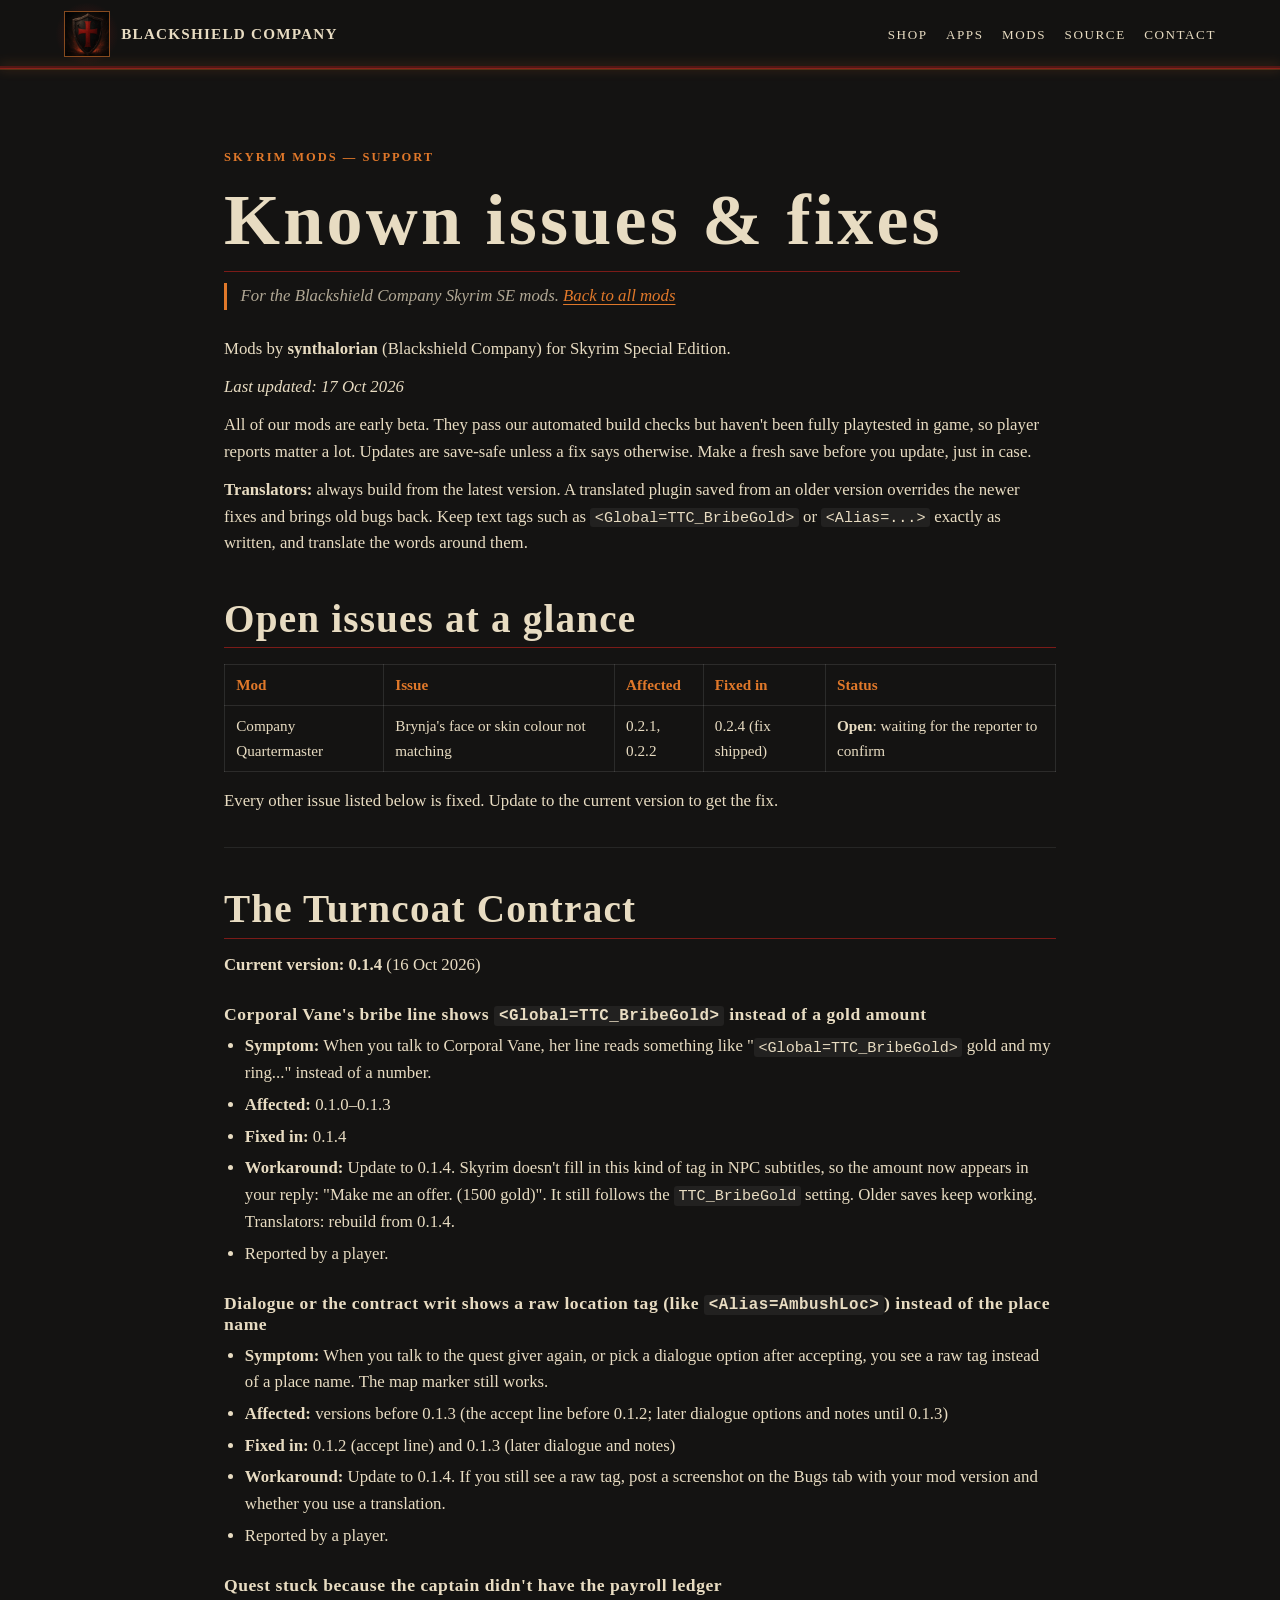
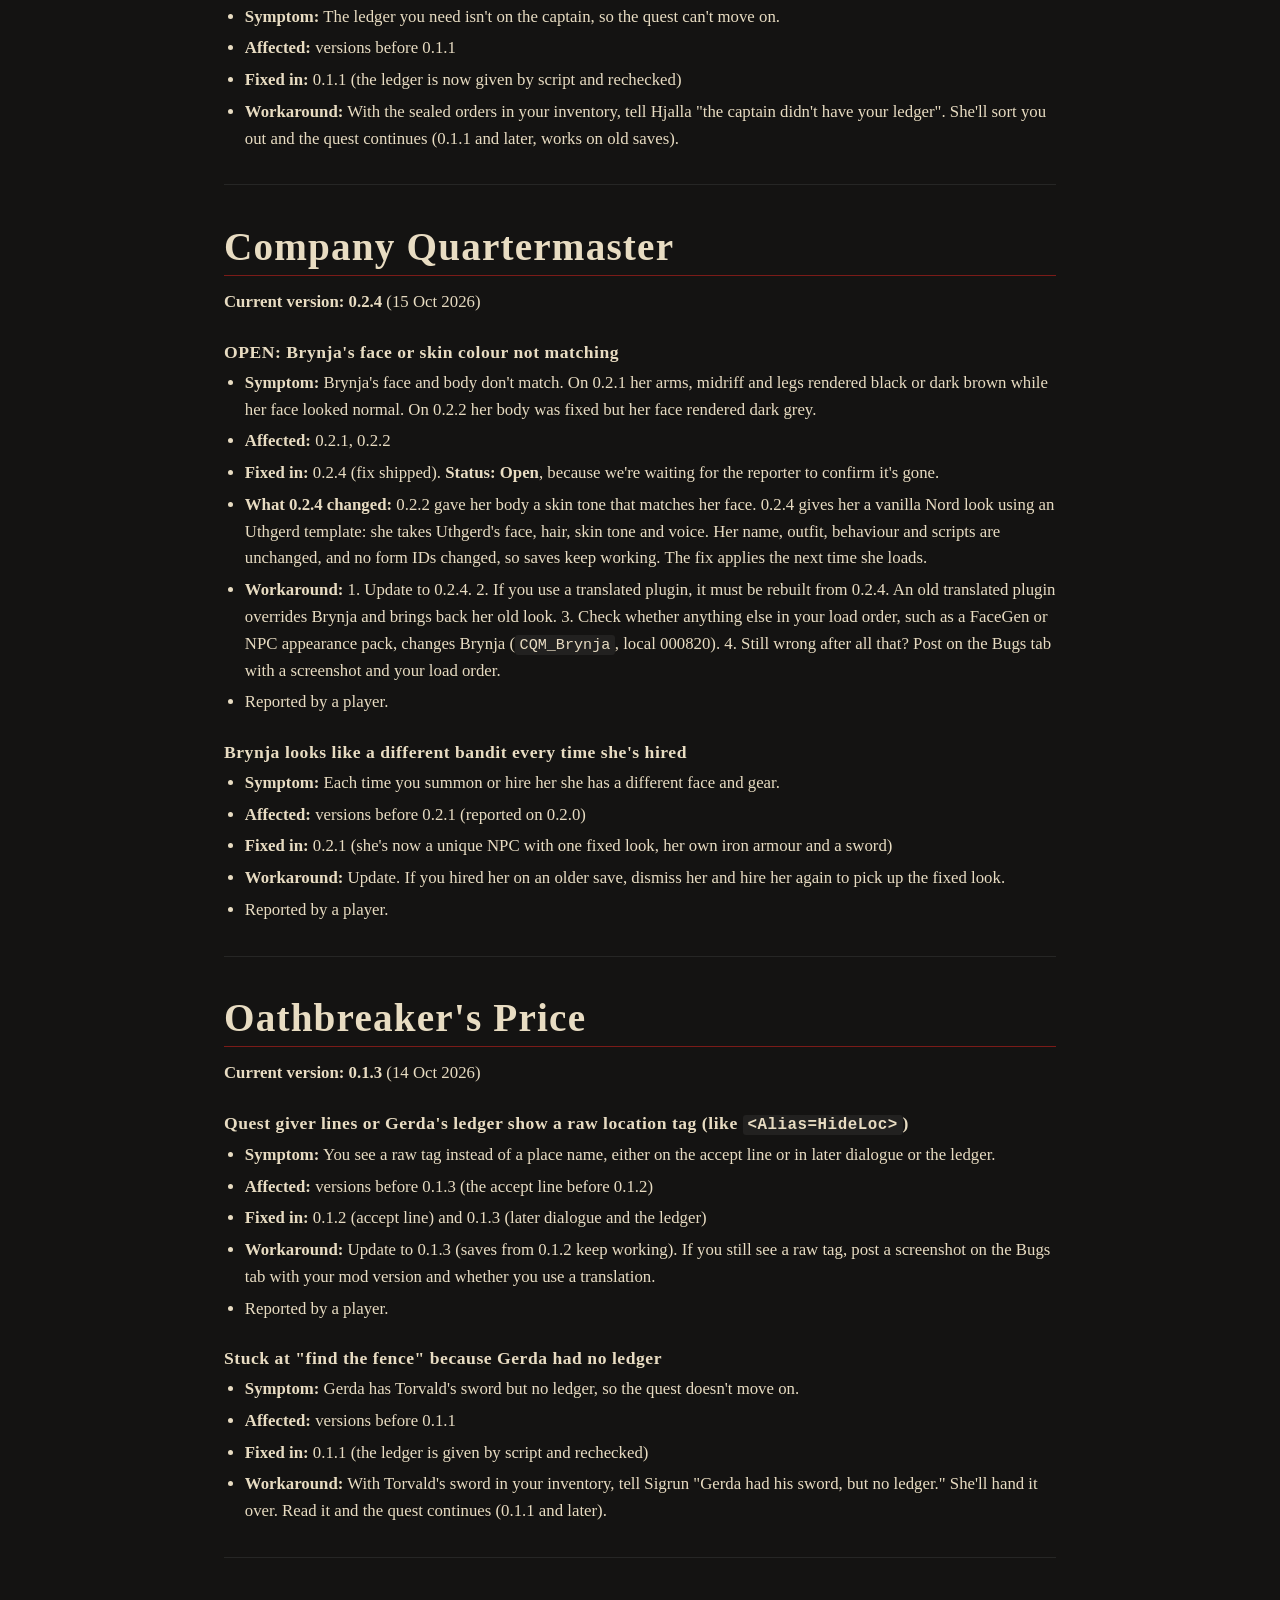
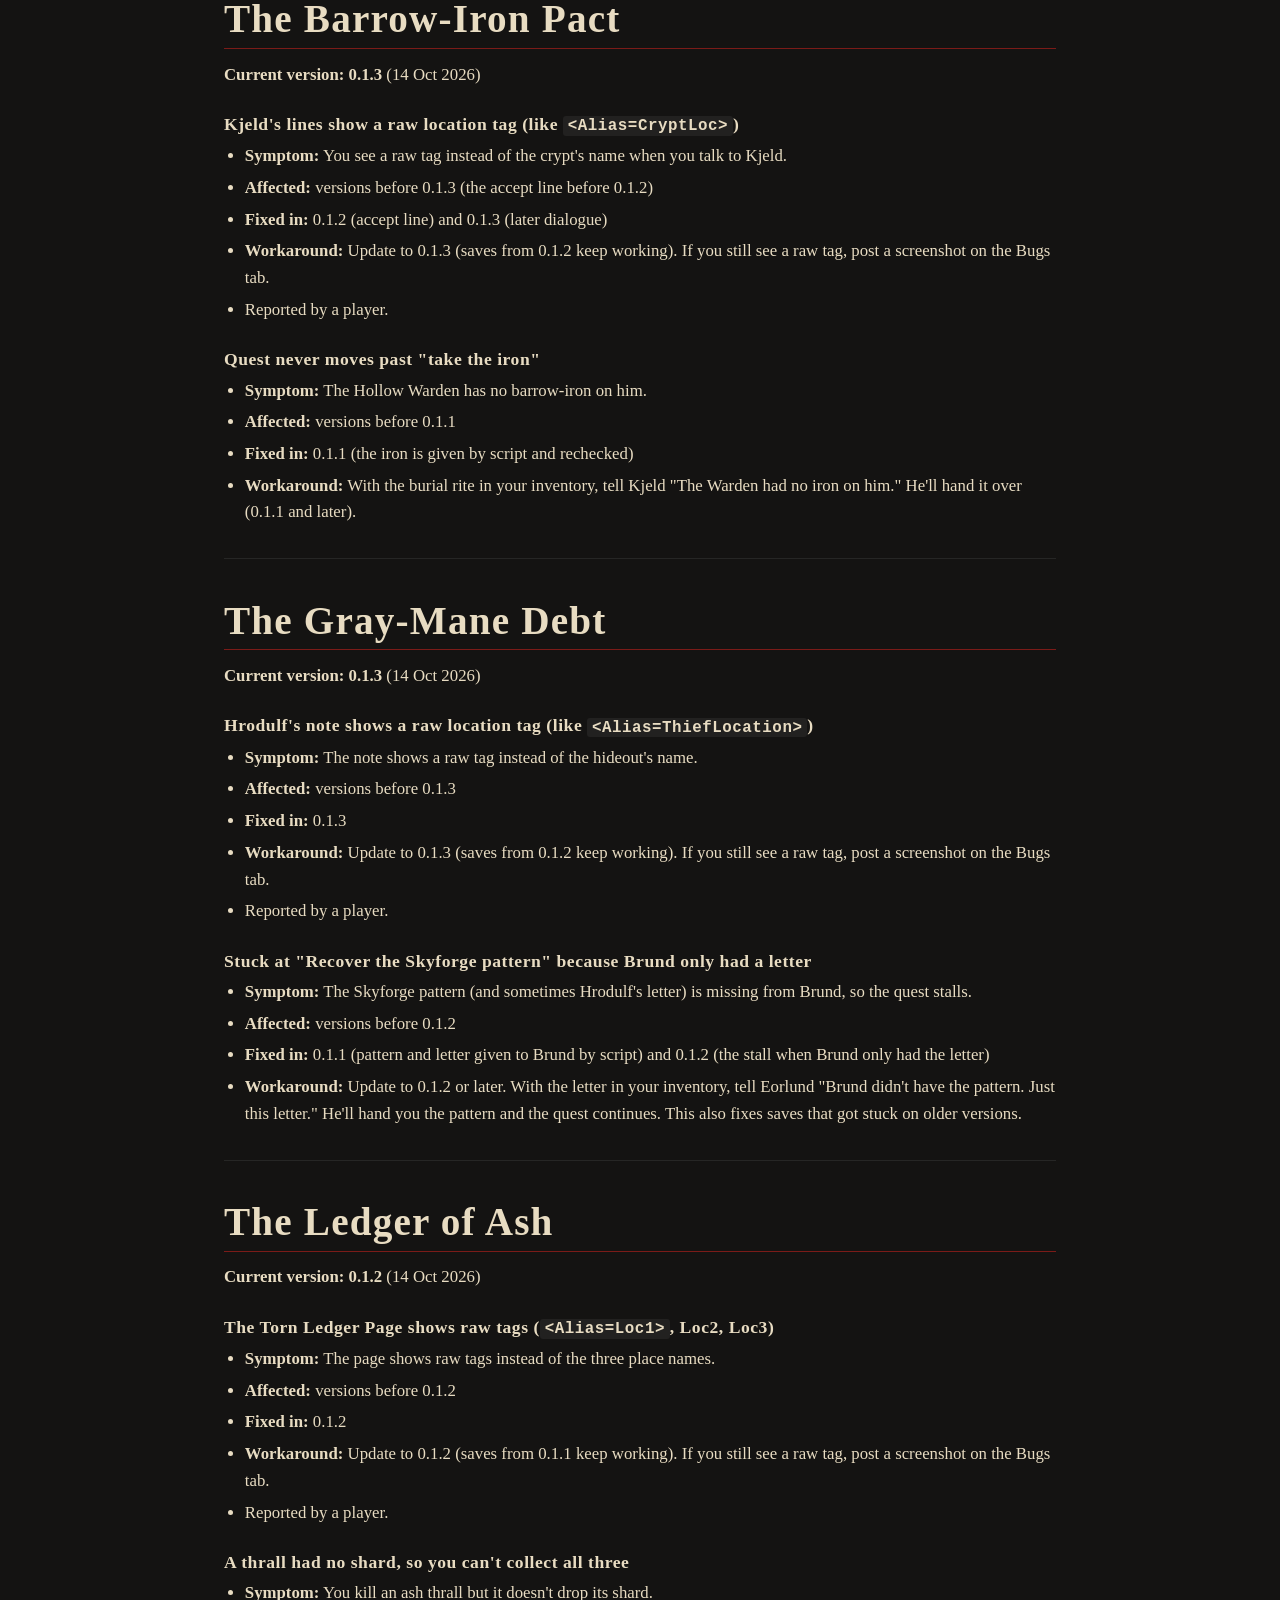
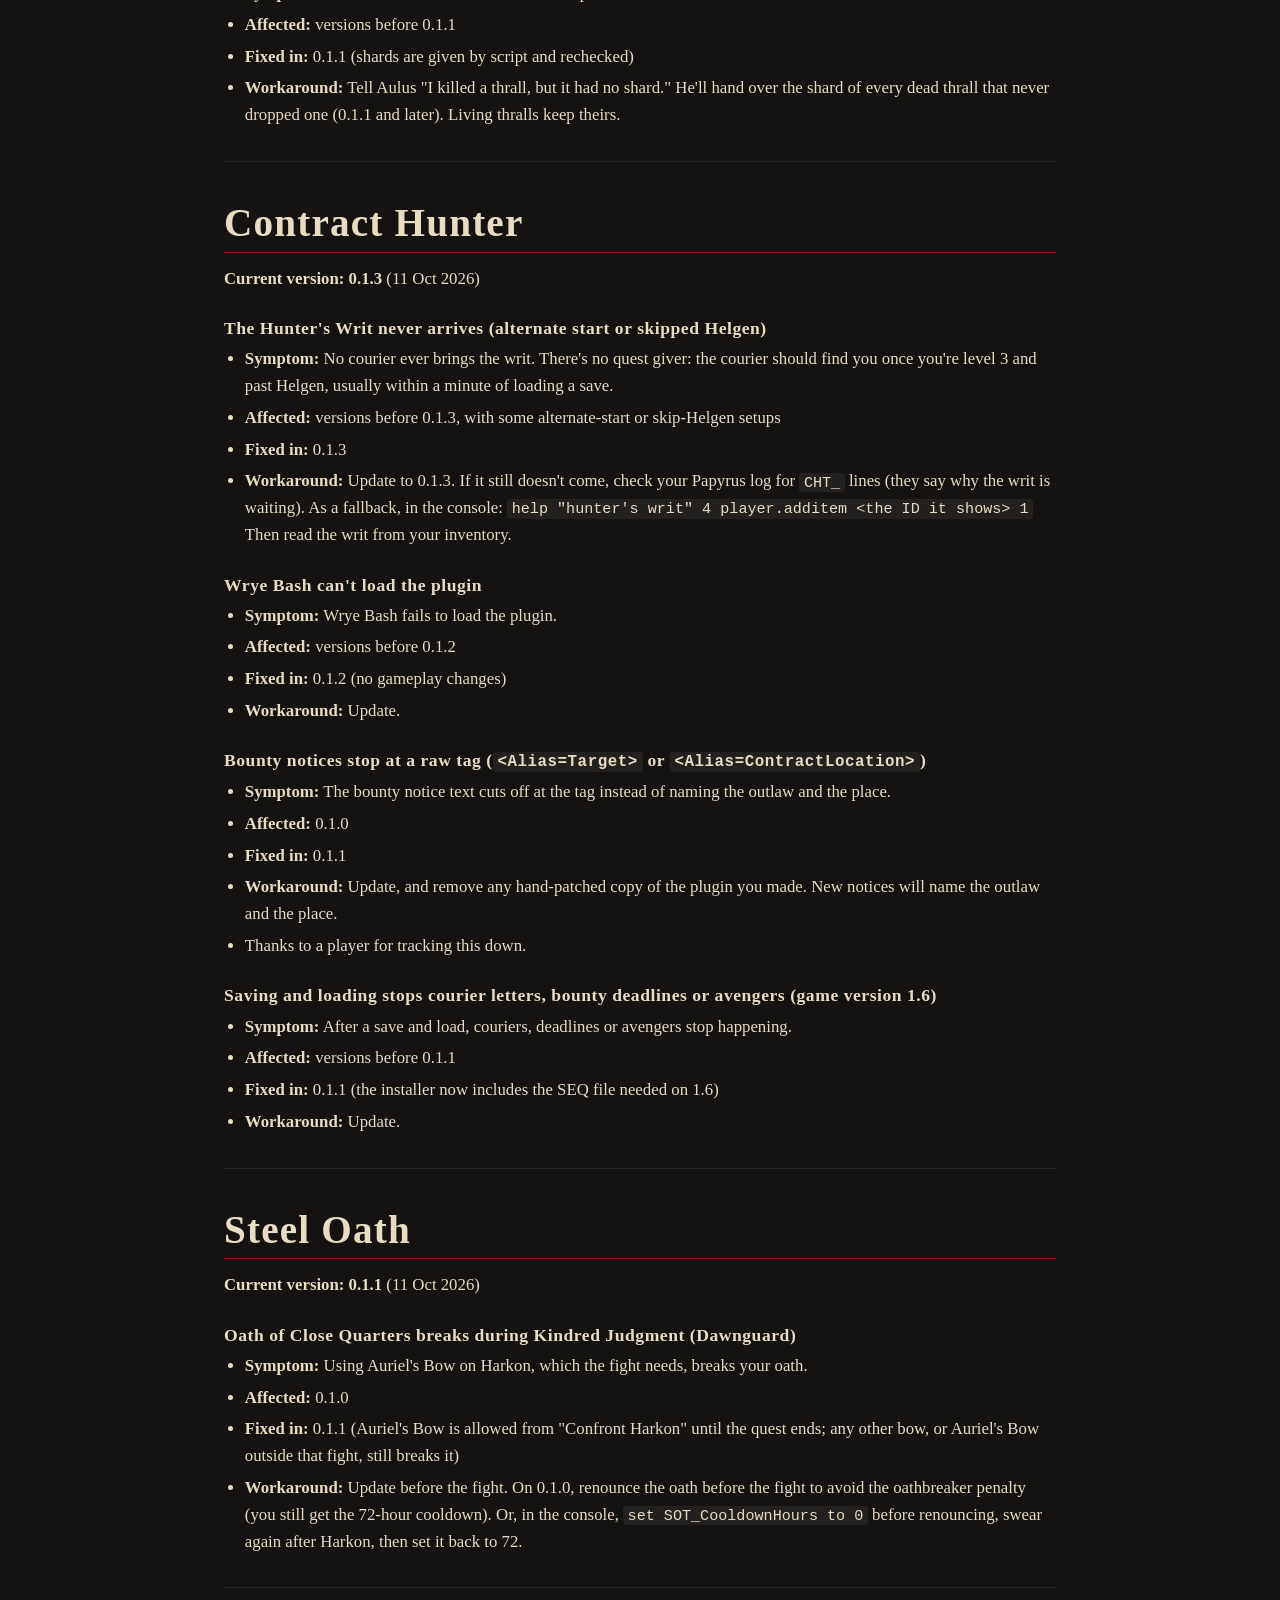
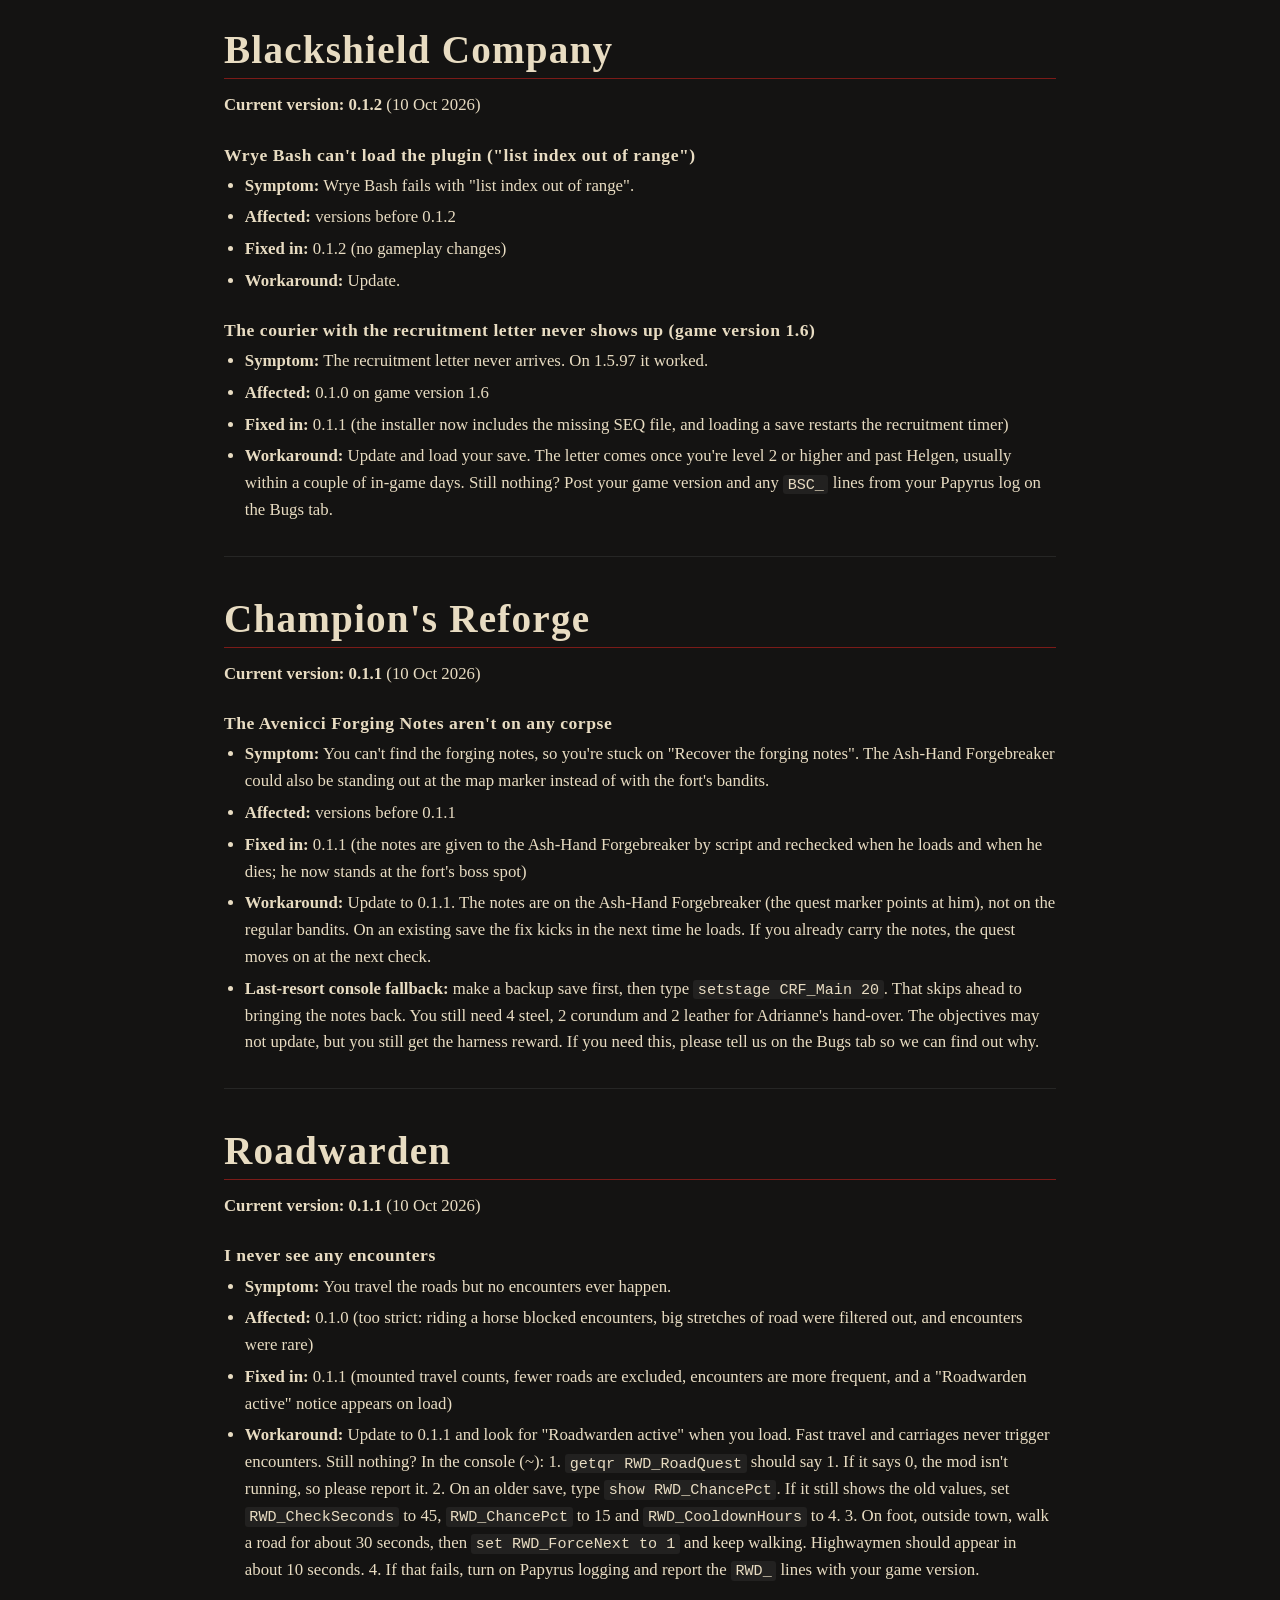
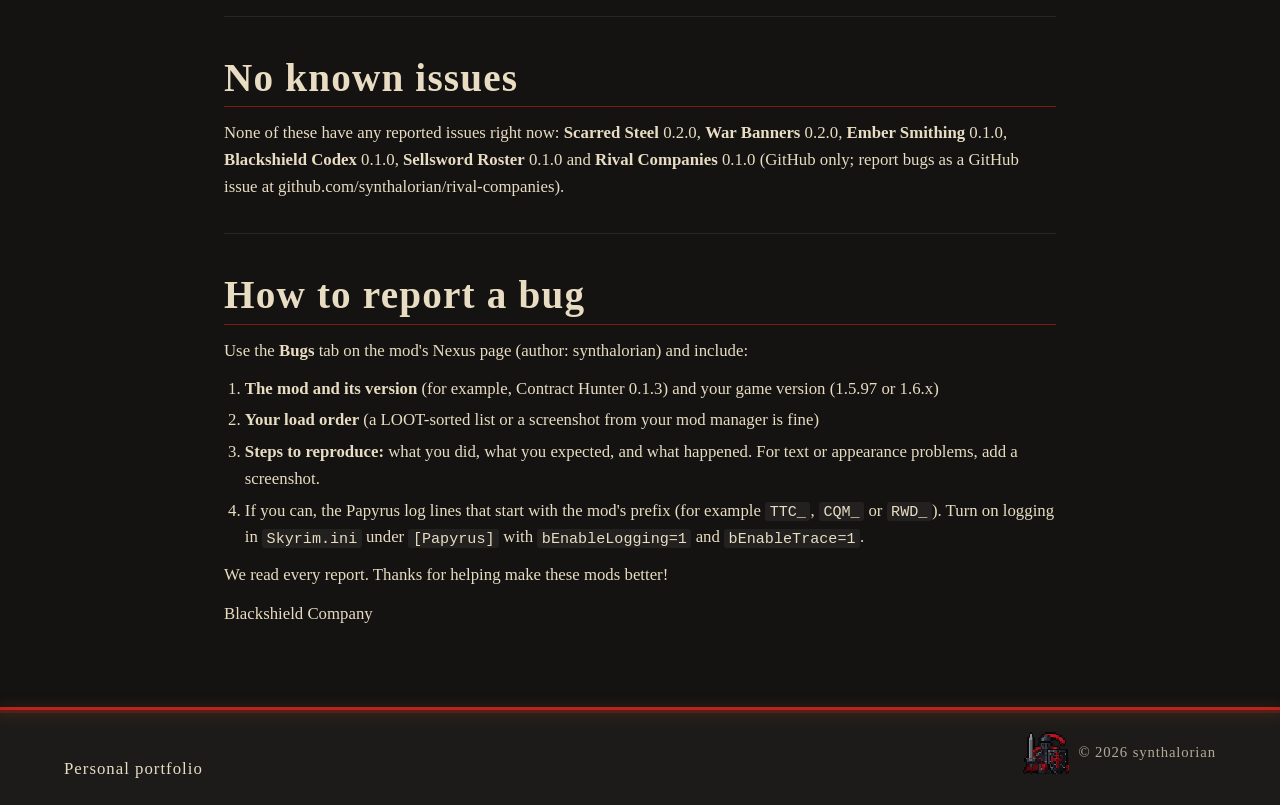
==== commit 74c7ef7b: "Point links at synthalorian after transfer from Blackshield-Company" ====
--- a/mods/known-issues/index.html
+++ b/mods/known-issues/index.html
@@ -276,7 +276,7 @@
 </ul>
 <hr />
 <h2 id="no-known-issues">No known issues</h2>
-<p>None of these have any reported issues right now: <strong>Scarred Steel</strong> 0.2.0, <strong>War Banners</strong> 0.2.0, <strong>Ember Smithing</strong> 0.1.0, <strong>Blackshield Codex</strong> 0.1.0, <strong>Sellsword Roster</strong> 0.1.0 and <strong>Rival Companies</strong> 0.1.0 (GitHub only; report bugs as a GitHub issue at github.com/Blackshield-Company/rival-companies).</p>
+<p>None of these have any reported issues right now: <strong>Scarred Steel</strong> 0.2.0, <strong>War Banners</strong> 0.2.0, <strong>Ember Smithing</strong> 0.1.0, <strong>Blackshield Codex</strong> 0.1.0, <strong>Sellsword Roster</strong> 0.1.0 and <strong>Rival Companies</strong> 0.1.0 (GitHub only; report bugs as a GitHub issue at github.com/synthalorian/rival-companies).</p>
 <hr />
 <h2 id="how-to-report-a-bug">How to report a bug</h2>
 <p>Use the <strong>Bugs</strong> tab on the mod's Nexus page (author: synthalorian) and include:</p>
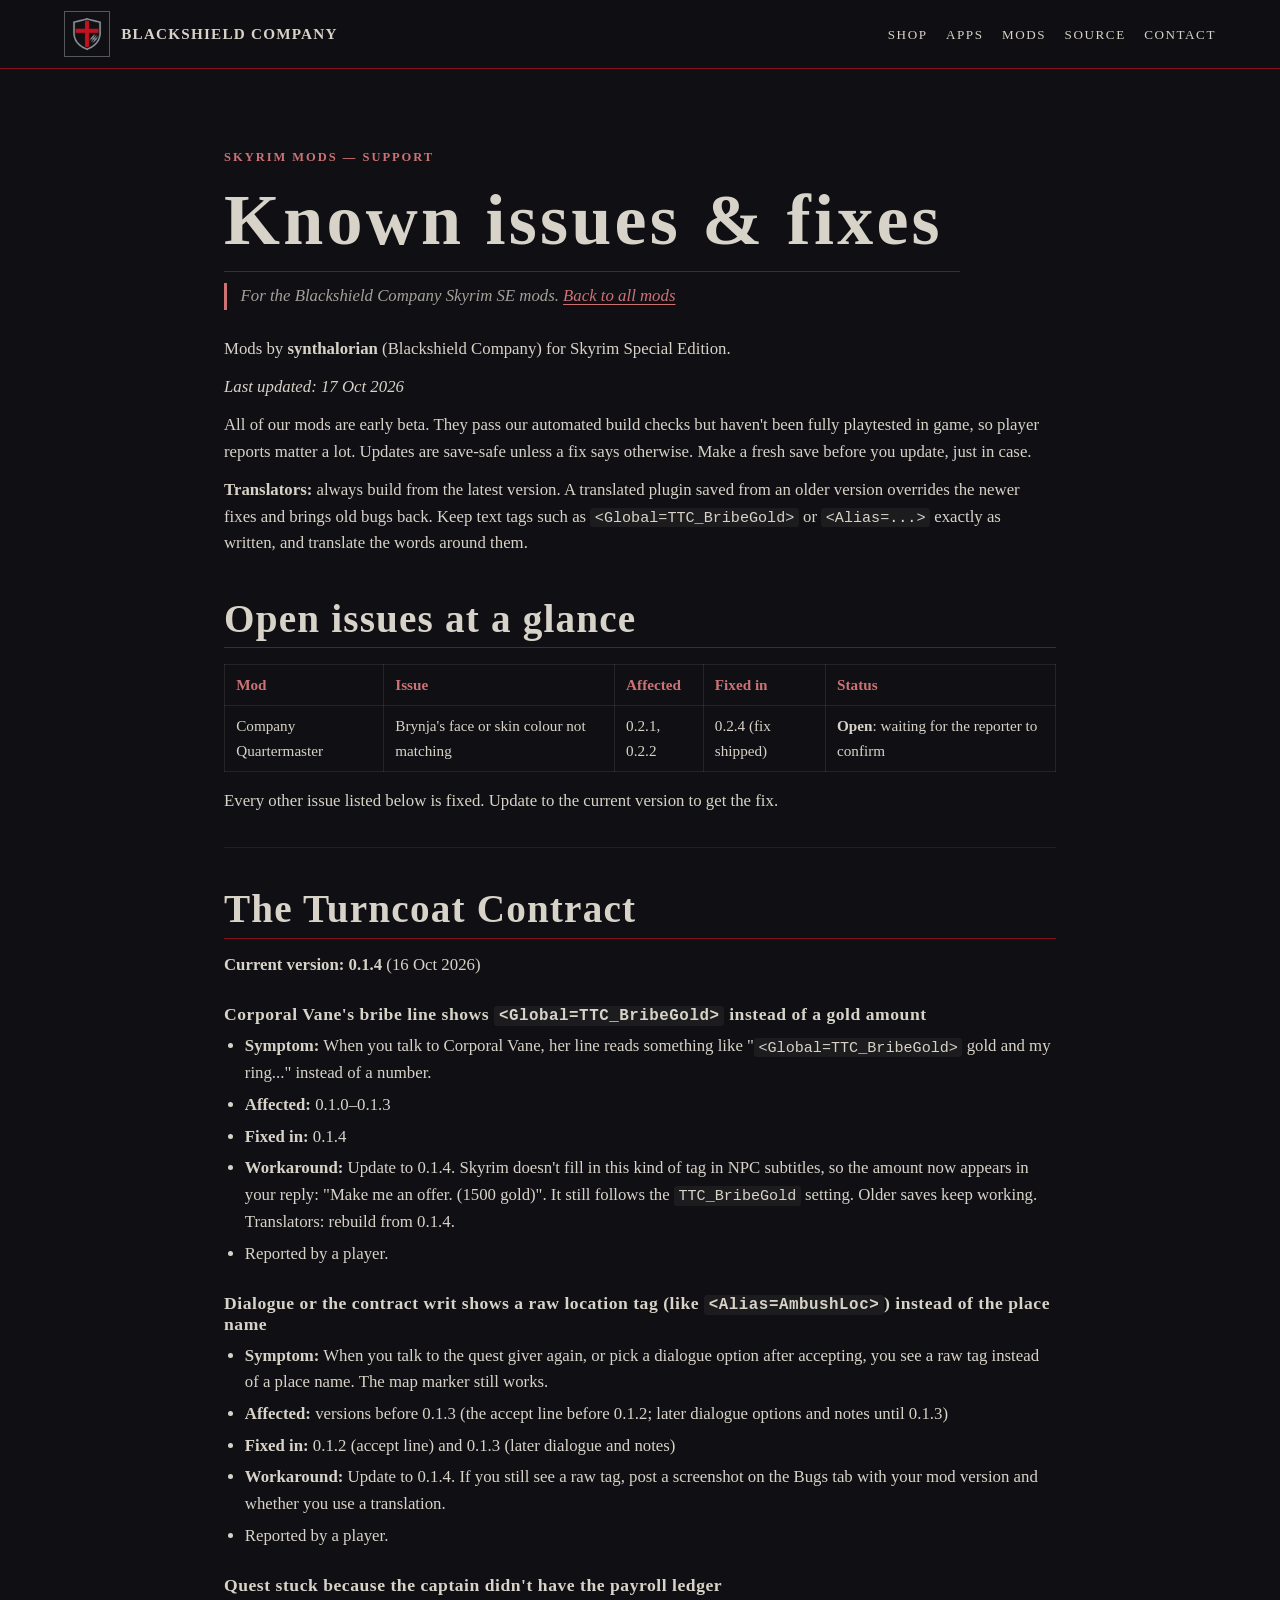
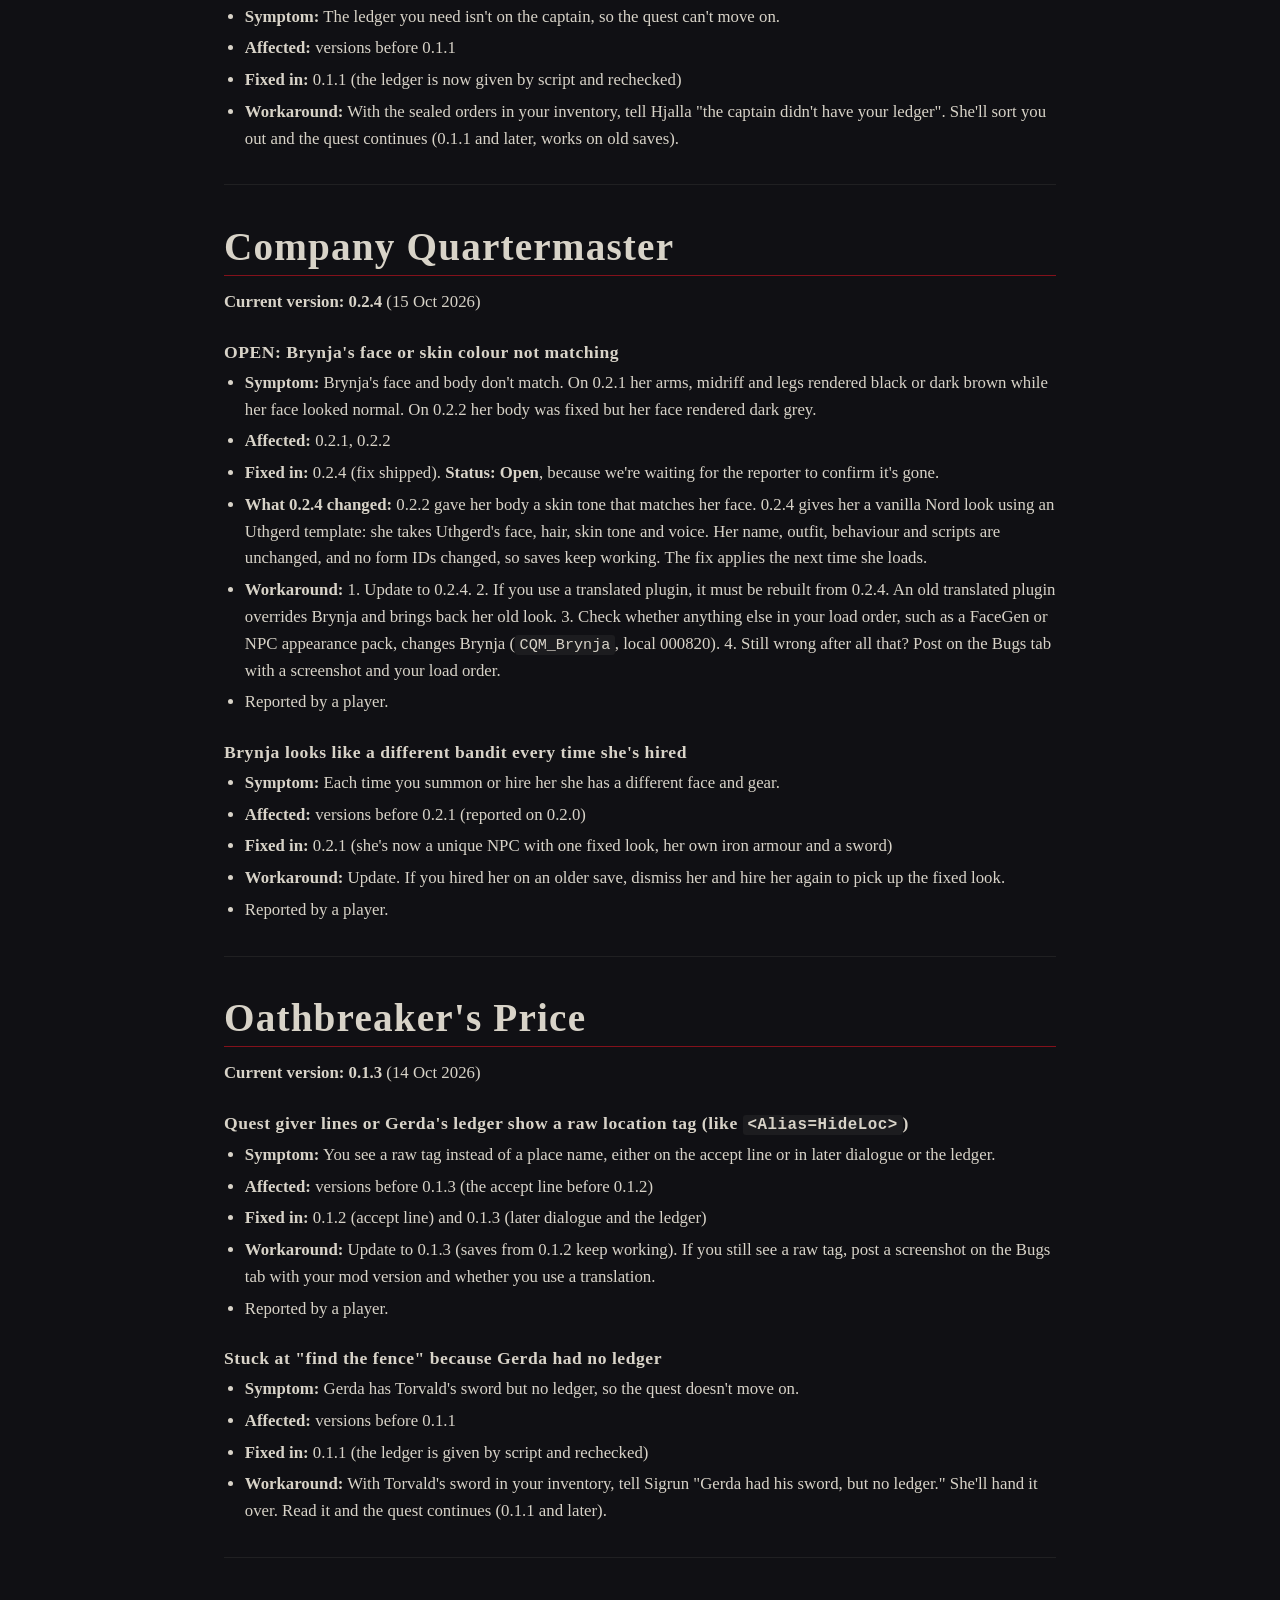
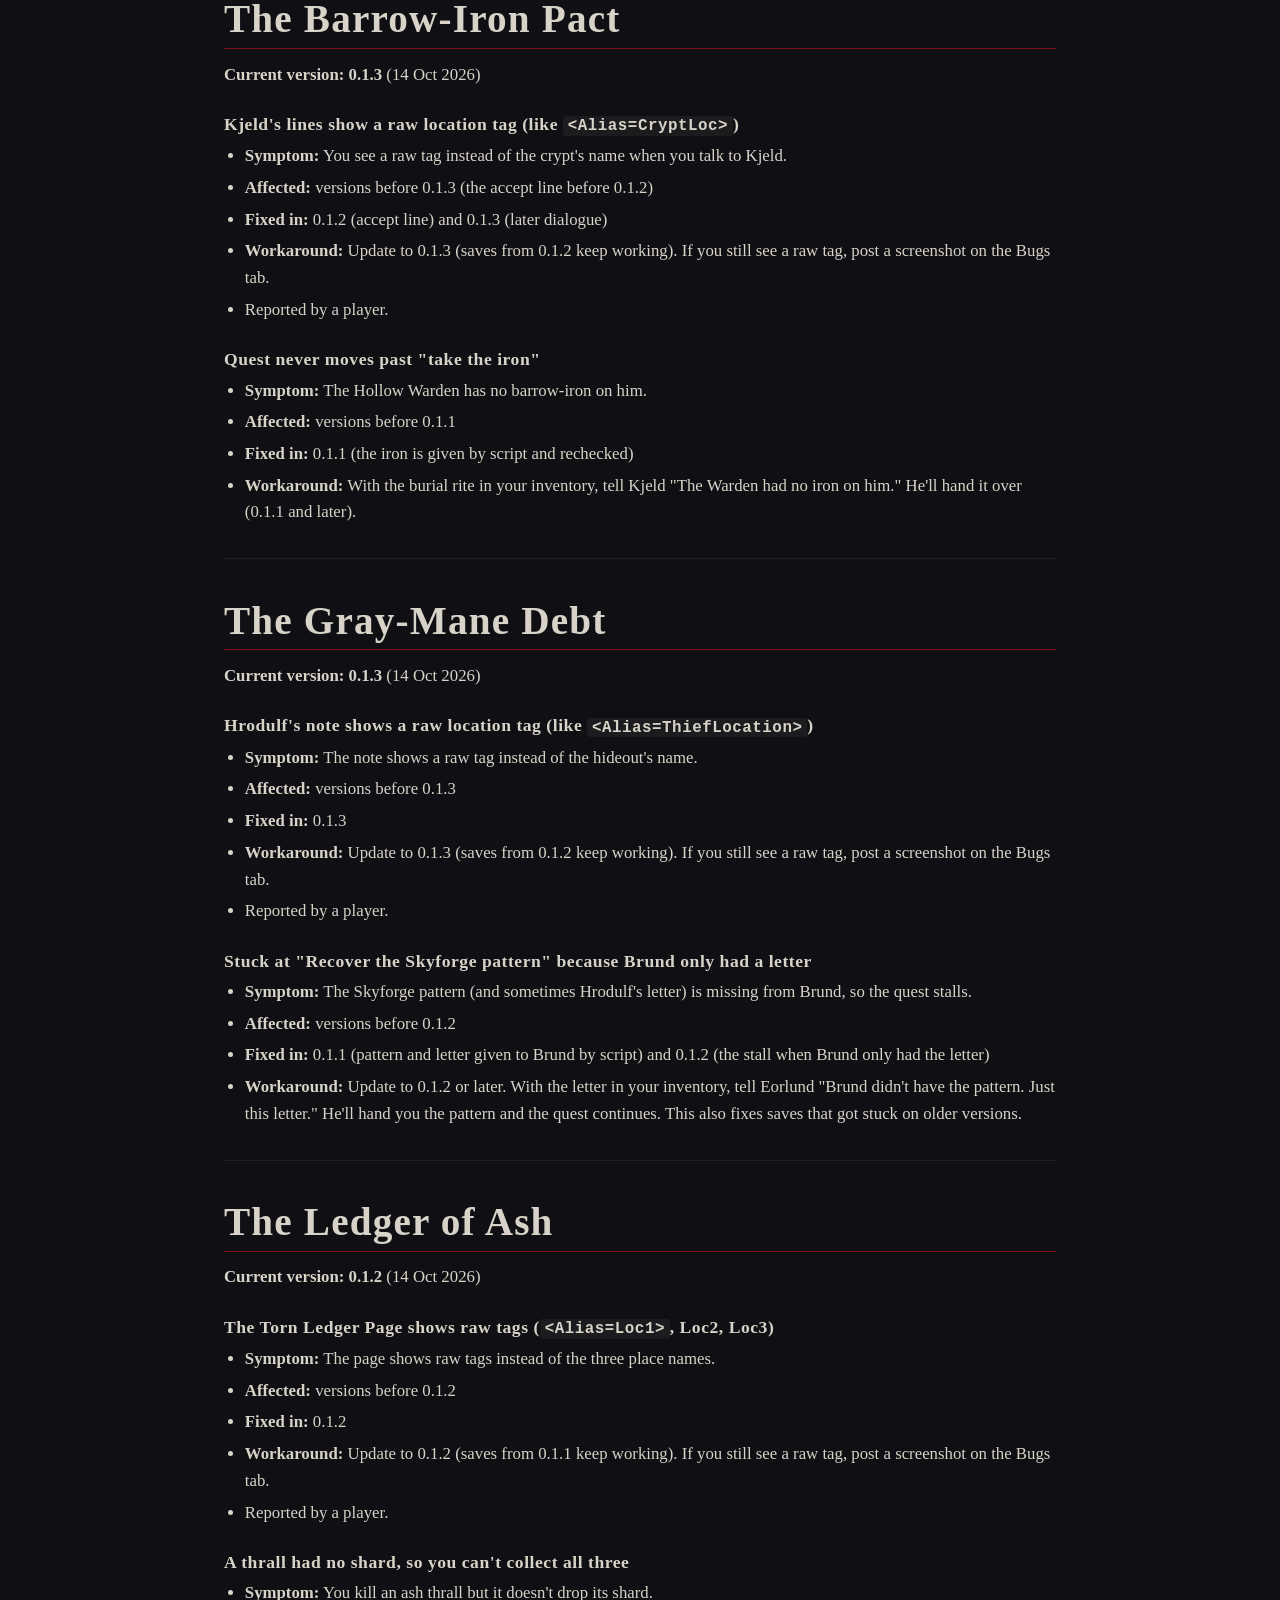
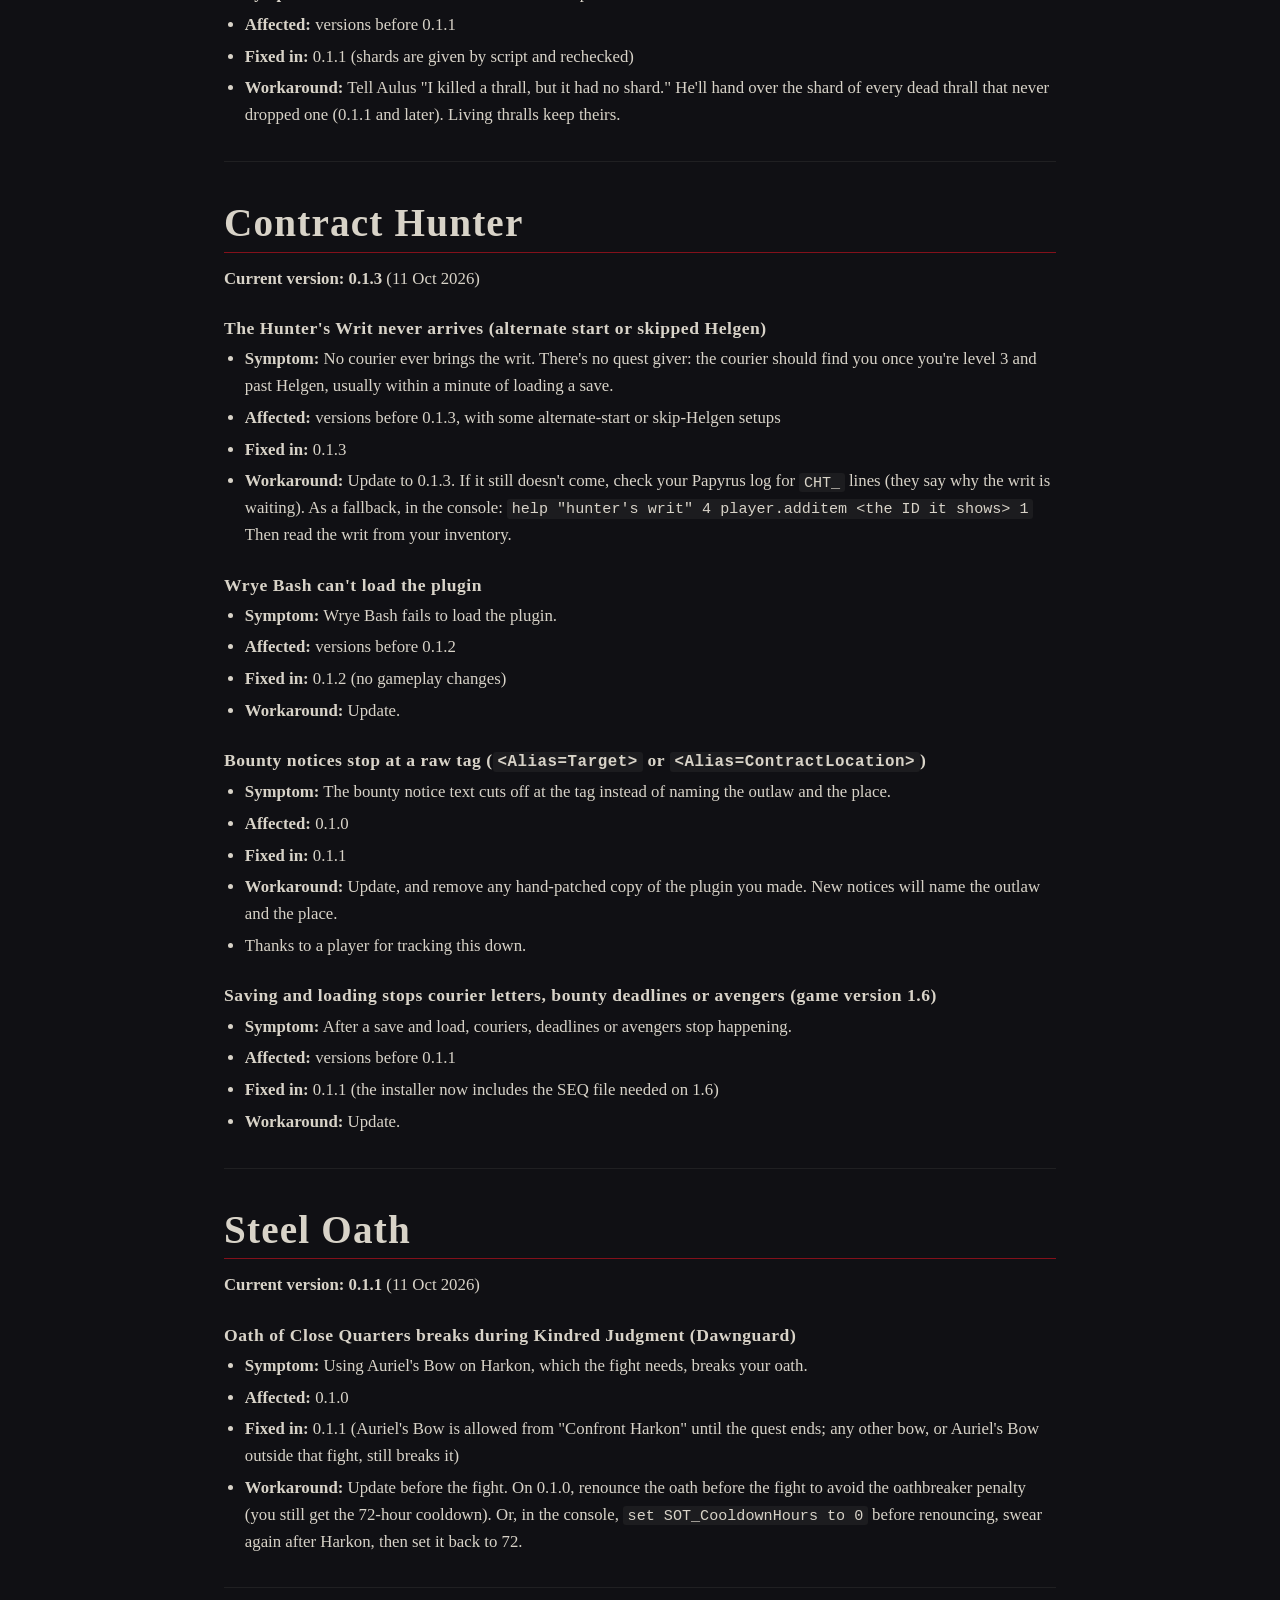
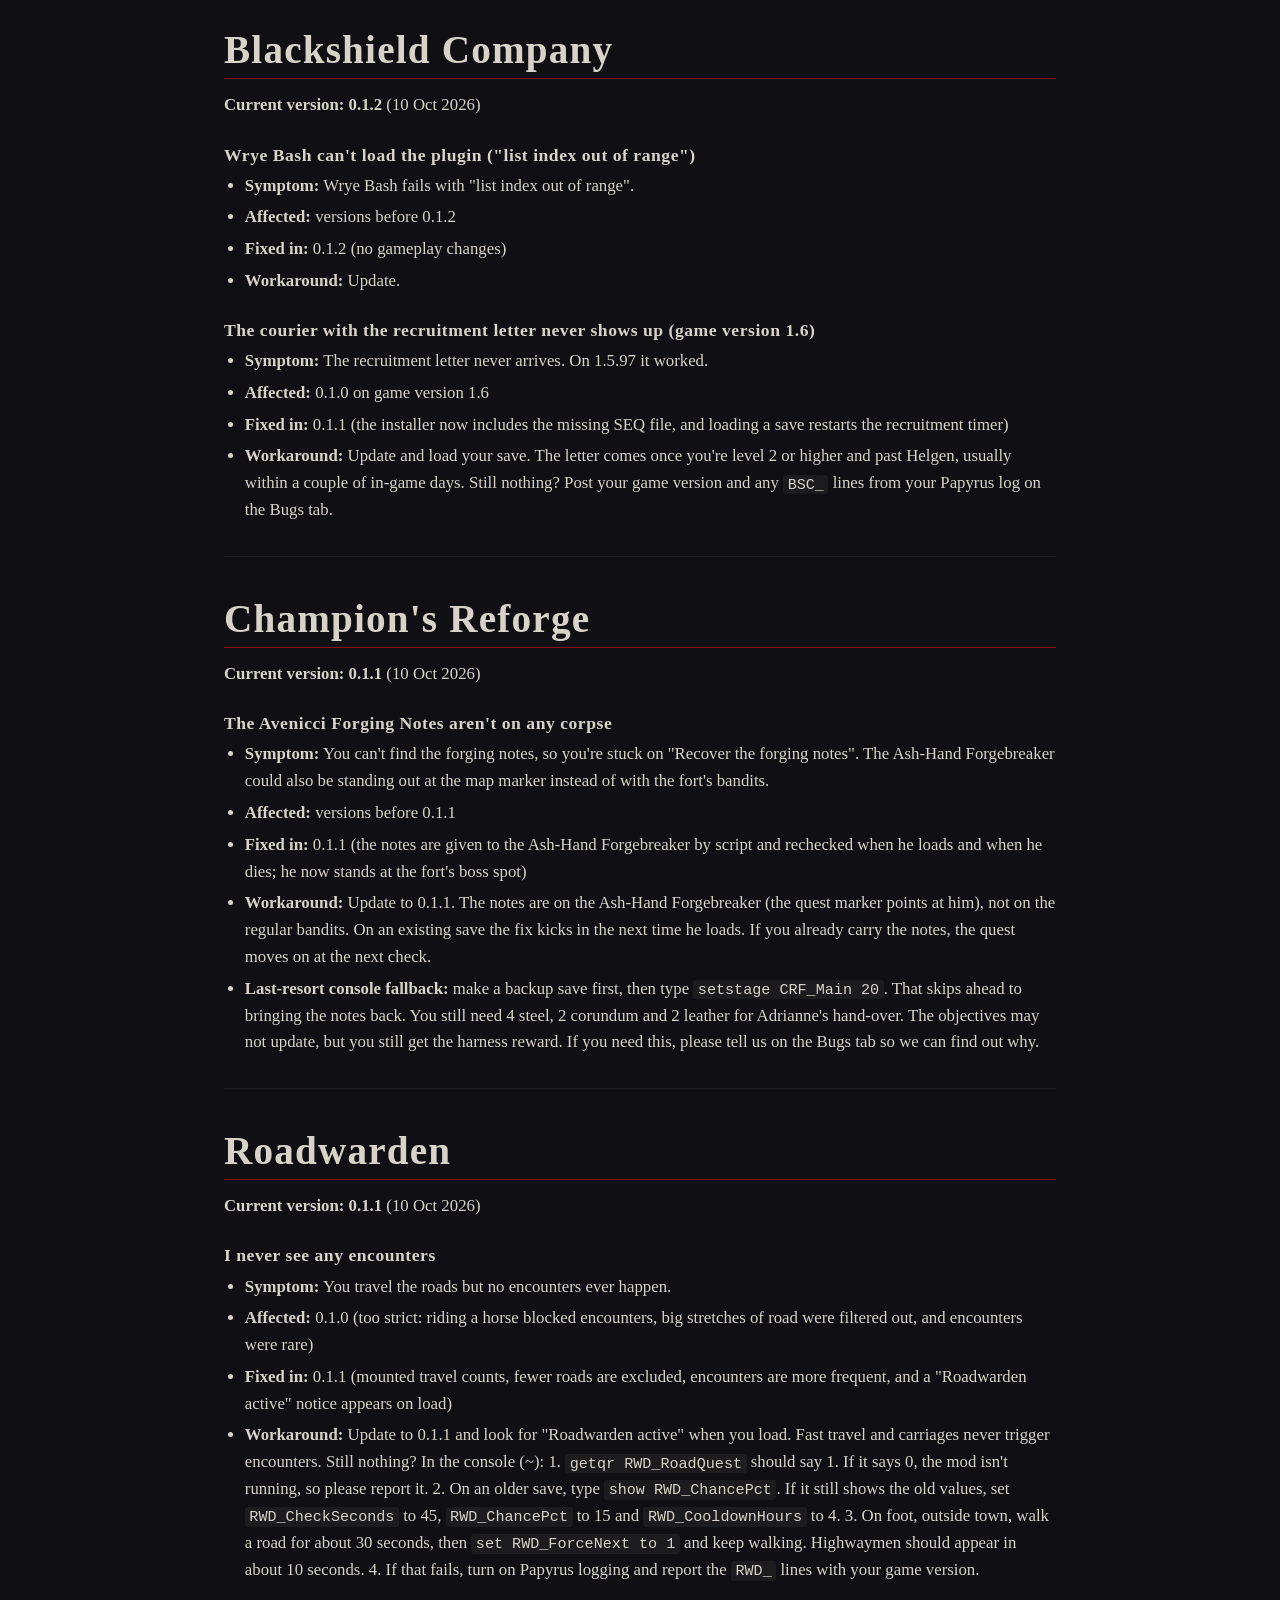
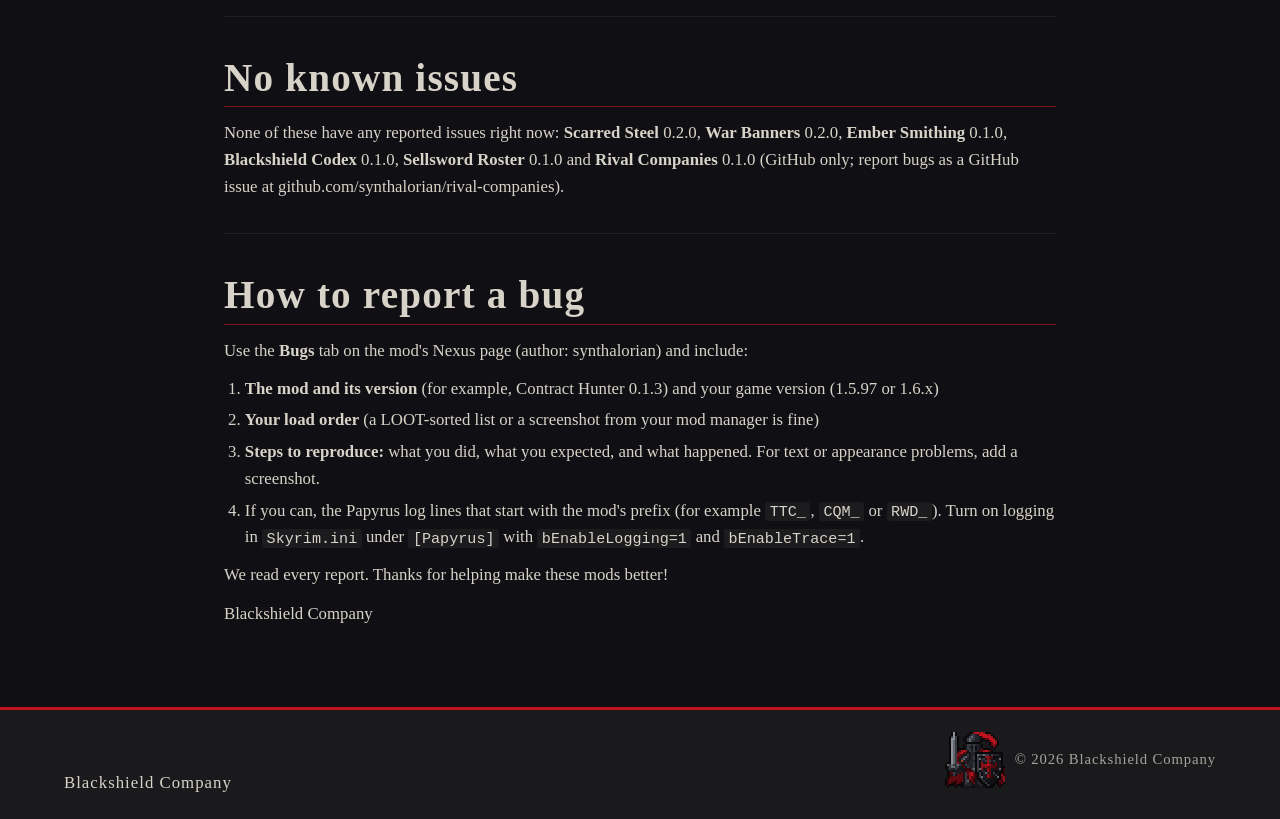
==== commit d34fbd23: "Rebuild in the Blackshield palette with the canonical knight Four-colour palette only (black, blood," ====
--- a/mods/known-issues/index.html
+++ b/mods/known-issues/index.html
@@ -4,7 +4,7 @@
   <meta charset="utf-8">
   <meta name="viewport" content="width=device-width, initial-scale=1">
   <meta name="color-scheme" content="dark">
-  <meta name="theme-color" content="#141312">
+  <meta name="theme-color" content="#101014">
   <title>Known issues &amp; fixes: Skyrim mods — Blackshield Company</title>
   <meta name="description" content="Known issues, fixes and workarounds for the Blackshield Company Skyrim Special Edition mods by synthalorian.">
   <link rel="icon" href="/assets/img/favicon-32.png" type="image/png" sizes="32x32">
@@ -294,8 +294,8 @@
   <!-- ===== SECTION: FOOTER ===== -->
   <footer class="site-footer">
     <div class="wrap footer-inner">
-      <a href="https://synthalorian.pages.dev">Personal portfolio</a>
-      <p class="footer-mascot"><img src="/assets/img/knight/knight-idle.svg" alt="Knight A, the Blackshield Company mascot" width="48" height="42" loading="lazy" decoding="async"> © 2026 synthalorian</p>
+      <a href="/">Blackshield Company</a>
+      <p class="footer-mascot"><img src="/assets/img/knight/frame.png" alt="The Blackshield knight" width="64" height="56" loading="lazy" decoding="async"> © 2026 Blackshield Company</p>
     </div>
   </footer>
   <!-- ===== END SECTION: FOOTER ===== -->
--- a/style.css
+++ b/style.css
@@ -1,11 +1,16 @@
 :root {
-  --char: #141312;
-  --char-2: #1d1b19;
-  --blood: #b3201c;
-  --ember: #e0782a;
-  --parchment: #e8dcc2;
-  --dim: rgba(232, 220, 194, 0.74);
-  --line: rgba(232, 220, 194, 0.16);
+  /* Blackshield palette: black, blood, steel, bone. Every other tone is a mix of these four. */
+  --bg: #101014;
+  --blood: #c1121f;
+  --steel: #8f959c;
+  --bone: #d8d3c8;
+  --char: var(--bg);
+  --char-2: #1a1a1d;
+  --blood-text: #cc7274;   /* blood 50% with bone: small red text on black */
+  --blood-solid: #9e121d;  /* blood 80% with black: a fill that holds bone text */
+  --parchment: var(--bone);
+  --dim: rgba(216, 211, 200, 0.74);
+  --line: rgba(216, 211, 200, 0.16);
   --serif: "Cinzel", "Trajan Pro", Georgia, serif;
   --sans: Georgia, "Palatino Linotype", Palatino, serif;
   --wrap: 72rem;
@@ -39,7 +44,7 @@
 }
 
 a {
-  color: var(--ember);
+  color: var(--blood-text);
   text-decoration-thickness: 1px;
   text-underline-offset: 0.18em;
 }
@@ -49,7 +54,7 @@
 }
 
 :focus-visible {
-  outline: 2px solid var(--ember);
+  outline: 2px solid var(--steel);
   outline-offset: 3px;
 }
 
@@ -57,7 +62,7 @@
   position: absolute;
   left: 1rem;
   top: -4rem;
-  background: var(--blood);
+  background: var(--blood-solid);
   color: var(--parchment);
   padding: 0.5rem 0.8rem;
   z-index: 40;
@@ -111,7 +116,7 @@
 
 .eyebrow {
   margin: 0 0 0.7rem;
-  color: var(--ember);
+  color: var(--blood-text);
   font-size: 0.78rem;
   letter-spacing: 0.16em;
   text-transform: uppercase;
@@ -121,7 +126,7 @@
   margin-top: 0.9rem;
   max-width: 42rem;
   padding-left: 0.85rem;
-  border-left: 3px solid var(--ember);
+  border-left: 3px solid var(--blood-text);
   color: var(--dim);
   font-family: Georgia, serif;
   font-style: italic;
@@ -131,9 +136,8 @@
   position: sticky;
   top: 0;
   z-index: 30;
-  background: rgba(20, 19, 18, 0.96);
-  border-bottom: 1px solid rgba(179, 32, 28, 0.7);
-  box-shadow: 0 1px 0 rgba(224, 120, 42, 0.25);
+  background: rgba(16, 16, 20, 0.96);
+  border-bottom: 1px solid rgba(193, 18, 31, 0.7);
 }
 
 .nav-inner {
@@ -161,7 +165,7 @@
   height: 46px;
   flex: none;
   object-fit: cover;
-  border: 1px solid rgba(224, 120, 42, 0.55);
+  border: 1px solid rgba(143, 149, 156, 0.55);
 }
 
 .brand-name {
@@ -186,7 +190,7 @@
 }
 
 .nav-links a:hover {
-  color: var(--ember);
+  color: var(--blood-text);
 }
 
 .hero {
@@ -200,35 +204,6 @@
   background: var(--char);
 }
 
-.hero-bg,
-.band-bg {
-  position: absolute;
-  inset: 0;
-  width: 100%;
-  height: 100%;
-  max-width: none;
-  object-fit: cover;
-  z-index: 0;
-}
-
-.hero-bg {
-  object-position: 78% center;
-}
-
-.hero-shade {
-  position: absolute;
-  inset: 0;
-  z-index: 1;
-  background: linear-gradient(
-    to right,
-    #141312 0%,
-    rgba(20, 19, 18, 0.94) 22%,
-    rgba(20, 19, 18, 0.78) 42%,
-    rgba(20, 19, 18, 0.34) 64%,
-    rgba(20, 19, 18, 0.12) 100%
-  );
-}
-
 .hero-copy {
   position: relative;
   z-index: 2;
@@ -255,9 +230,9 @@
 .btn {
   display: inline-block;
   padding: 0.72rem 1.15rem;
-  background: var(--blood);
-  color: var(--parchment);
-  border: 1px solid var(--blood);
+  background: var(--blood-solid);
+  color: var(--parchment);
+  border: 1px solid var(--blood-solid);
   text-decoration: none;
   letter-spacing: 0.1em;
   text-transform: uppercase;
@@ -265,26 +240,24 @@
 }
 
 .btn:hover {
-  background: #8e1916;
+  background: #7a0d16;
   color: var(--parchment);
 }
 
 .btn-line {
   background: transparent;
-  border-color: var(--ember);
+  border-color: var(--steel);
   color: var(--parchment);
 }
 
 .btn-line:hover {
-  background: rgba(224, 120, 42, 0.14);
+  background: rgba(143, 149, 156, 0.16);
   color: var(--parchment);
 }
 
 .pitch {
   padding: 4.5rem 0;
-  background:
-    linear-gradient(180deg, rgba(179, 32, 28, 0.18), transparent 2.5rem),
-    var(--char-2);
+  background: var(--char-2);
   border-bottom: 1px solid var(--line);
 }
 
@@ -309,12 +282,7 @@
   margin: 0;
 }
 
-.plate img {
-  width: 100%;
-  height: auto;
-  border: 1px solid rgba(224, 120, 42, 0.5);
-  box-shadow: 0 18px 40px rgba(0, 0, 0, 0.35);
-}
+
 
 .plate figcaption {
   margin-top: 0.55rem;
@@ -335,7 +303,7 @@
 
 .section-head h2 {
   padding-bottom: 0.55rem;
-  border-bottom: 1px solid rgba(179, 32, 28, 0.65);
+  border-bottom: 1px solid rgba(193, 18, 31, 0.65);
 }
 
 .grid {
@@ -376,7 +344,7 @@
 }
 
 .card h3 a:hover {
-  color: var(--ember);
+  color: var(--blood-text);
 }
 
 .badge-row {
@@ -397,19 +365,19 @@
 }
 
 .badge-soon {
-  background: var(--blood);
+  background: var(--blood-solid);
   color: var(--parchment);
 }
 
 .badge-design {
   background: transparent;
-  color: var(--ember);
-  border-color: var(--ember);
+  color: var(--blood-text);
+  border-color: var(--blood-text);
 }
 
 .badge-free {
-  background: var(--ember);
-  color: #141312;
+  background: var(--bone);
+  color: #101014;
 }
 
 .badge-beta {
@@ -424,19 +392,7 @@
   overflow: hidden;
   padding: 4.5rem 0;
   background: var(--char);
-}
-
-.band-bg {
-  object-position: center;
-}
-
-.band-shade {
-  position: absolute;
-  inset: 0;
-  z-index: 1;
-  background:
-    linear-gradient(to right, rgba(20, 19, 18, 0.92), rgba(20, 19, 18, 0.84) 48%, rgba(20, 19, 18, 0.9)),
-    rgba(20, 19, 18, 0.72);
+  border-block: 1px solid var(--line);
 }
 
 .band .wrap {
@@ -445,14 +401,14 @@
 }
 
 .card-solid {
-  background: rgba(29, 27, 25, 0.94);
+  background: rgba(26, 26, 29, 0.94);
 }
 
 .mod-art {
   aspect-ratio: 16 / 9;
   overflow: hidden;
   margin: 0 0 0.85rem;
-  border: 1px solid rgba(179, 32, 28, 0.45);
+  border: 1px solid rgba(193, 18, 31, 0.45);
   background: var(--char);
   position: relative;
 }
@@ -490,7 +446,7 @@
 .repo-group {
   background: var(--char-2);
   border: 1px solid var(--line);
-  border-top: 2px solid var(--ember);
+  border-top: 2px solid var(--blood-text);
   padding: 1.1rem 1.15rem 0.4rem;
   min-width: 0;
 }
@@ -506,7 +462,7 @@
 }
 
 .repo-group h3 a:hover {
-  color: var(--ember);
+  color: var(--blood-text);
 }
 
 .repo-list {
@@ -530,7 +486,7 @@
 }
 
 .repo-list a:hover {
-  color: var(--ember);
+  color: var(--blood-text);
 }
 
 .repo-list span {
@@ -549,7 +505,7 @@
 
 .source-group > h3 {
   margin: 0 0 0.75rem;
-  color: var(--ember);
+  color: var(--blood-text);
   font-size: 0.92rem;
   letter-spacing: 0.1em;
   text-transform: uppercase;
@@ -596,7 +552,7 @@
 }
 
 .contact-label {
-  color: var(--ember);
+  color: var(--blood-text);
   font-size: 0.75rem;
   letter-spacing: 0.12em;
   text-transform: uppercase;
@@ -608,7 +564,7 @@
 }
 
 .contact-list a:hover {
-  color: var(--ember);
+  color: var(--blood-text);
 }
 
 .site-footer {
@@ -633,7 +589,7 @@
 }
 
 .footer-inner a:hover {
-  color: var(--ember);
+  color: var(--blood-text);
 }
 
 .footer-inner p {
@@ -661,15 +617,6 @@
     min-height: 78svh;
   }
 
-  .hero-shade {
-    background: linear-gradient(
-      to right,
-      rgba(20, 19, 18, 0.96) 0%,
-      rgba(20, 19, 18, 0.9) 58%,
-      rgba(20, 19, 18, 0.62) 100%
-    );
-  }
-
   .hero-copy {
     padding: 2.5rem 0 2.75rem;
   }
@@ -710,6 +657,10 @@
 
   .card-top {
     flex-direction: column;
+  }
+
+  .card-top h3 {
+    flex: none;
   }
 
   .contact-list li {
@@ -740,20 +691,28 @@
   }
 }
 
-.hero-tags{list-style:none;display:flex;flex-wrap:wrap;gap:.4rem;margin:0 0 1.4rem;padding:0;max-width:34rem}
-.hero-tags li{font-size:.72rem;letter-spacing:.12em;text-transform:uppercase;color:#e8dcc4;border:1px solid rgba(179,32,28,.7);background:rgba(10,8,8,.55);padding:.25rem .55rem}
+.hero-tags{list-style:none;display:flex;flex-wrap:wrap;gap:.4rem;margin:1.3rem 0 1.4rem;padding:0;max-width:34rem}
+.hero-tags li{font-size:.72rem;letter-spacing:.12em;text-transform:uppercase;color:var(--bone);border:1px solid var(--steel);background:rgba(16,16,20,.55);padding:.25rem .55rem}
 
 .hero-copy {
   z-index: 3;
 }
 
-.hero-ken {
+/* Hero art: the black knight on a plain black field. No painted backdrop. */
+.hero-art {
   position: absolute;
-  inset: -14%;
+  inset: 0;
   z-index: 0;
+  display: flex;
+  align-items: center;
+  justify-content: flex-end;
+  padding-right: max(var(--pad), calc((100% - var(--wrap)) / 2));
   pointer-events: none;
-  transform-origin: 68% 46%;
-  animation: kenburns 30s ease-in-out infinite alternate;
+}
+
+.hero-art .knight {
+  --k: 14;
+  border-bottom: 2px solid var(--blood);
 }
 
 .crest {
@@ -762,49 +721,6 @@
   display: block;
   width: 46px;
   height: 46px;
-  isolation: isolate;
-}
-
-.crest::before {
-  content: "";
-  position: absolute;
-  inset: -8px;
-  background: radial-gradient(circle, rgba(224, 120, 42, 0.85) 0%, rgba(179, 32, 28, 0.4) 46%, transparent 72%);
-  opacity: 0.28;
-  animation: crest-pulse 4.8s ease-in-out infinite;
-  pointer-events: none;
-  z-index: 0;
-}
-
-.crest img {
-  position: relative;
-  z-index: 1;
-}
-
-.embers {
-  position: absolute;
-  inset: 0;
-  z-index: 2;
-  overflow: hidden;
-  pointer-events: none;
-}
-
-.embers span {
-  position: absolute;
-  bottom: -4%;
-  left: var(--x, 50%);
-  width: var(--s, 3px);
-  height: var(--s, 3px);
-  border-radius: 50%;
-  background: var(--c, var(--ember));
-  box-shadow: 0 0 6px var(--c, var(--ember));
-  opacity: 0;
-  pointer-events: none;
-  animation-name: ember-rise;
-  animation-duration: var(--t, 10s);
-  animation-delay: var(--delay, 0s);
-  animation-timing-function: linear;
-  animation-iteration-count: infinite;
 }
 
 .hero-copy .eyebrow,
@@ -825,72 +741,9 @@
   isolation: isolate;
 }
 
-.site-nav::after {
-  content: "";
-  position: absolute;
-  left: 0;
-  right: 0;
-  bottom: 0;
-  height: 2px;
-  background: var(--blood);
-  box-shadow: 0 0 12px 1px rgba(224, 120, 42, 0.75);
-  opacity: 0.4;
-  animation: accent-flicker 3.4s ease-in-out infinite;
-  pointer-events: none;
-}
-
 .site-footer {
   position: relative;
   isolation: isolate;
-}
-
-.site-footer::before {
-  content: "";
-  position: absolute;
-  left: 0;
-  right: 0;
-  top: 0;
-  height: 3px;
-  background: var(--blood);
-  box-shadow: 0 0 14px 1px rgba(224, 120, 42, 0.7);
-  opacity: 0.4;
-  animation: accent-flicker 3.8s ease-in-out infinite;
-  pointer-events: none;
-}
-
-.hero-tags li {
-  position: relative;
-  isolation: isolate;
-}
-
-.hero-tags li::after {
-  content: "";
-  position: absolute;
-  inset: -2px;
-  box-shadow: 0 0 8px rgba(179, 32, 28, 0.85);
-  opacity: 0.35;
-  animation: accent-flicker 2.8s ease-in-out infinite;
-  pointer-events: none;
-  z-index: -1;
-}
-
-.hero-tags li:nth-child(odd)::after { animation-delay: 0.45s; }
-.hero-tags li:nth-child(3n)::after { animation-delay: 1.15s; }
-
-.badge-soon {
-  position: relative;
-  isolation: isolate;
-}
-
-.badge-soon::after {
-  content: "";
-  position: absolute;
-  inset: -3px;
-  box-shadow: 0 0 8px 1px rgba(224, 120, 42, 0.8);
-  opacity: 0.4;
-  animation: accent-flicker 2.7s ease-in-out infinite;
-  pointer-events: none;
-  z-index: -1;
 }
 
 .nav-links a {
@@ -904,7 +757,7 @@
   bottom: -0.2em;
   width: 100%;
   height: 1px;
-  background: var(--ember);
+  background: var(--blood);
   transform: scaleX(0);
   transform-origin: left center;
   transition: transform 0.32s ease;
@@ -914,39 +767,6 @@
 .nav-links a:hover::after,
 .nav-links a:focus-visible::after {
   transform: scaleX(1);
-}
-
-.btn {
-  position: relative;
-  overflow: hidden;
-  isolation: isolate;
-  z-index: 0;
-}
-
-.btn::before {
-  content: "";
-  position: absolute;
-  inset: 0;
-  background: linear-gradient(105deg, transparent 32%, rgba(255, 236, 210, 0.55) 50%, transparent 68%);
-  transform: translateX(-120%);
-  transition: transform 0.6s ease;
-  pointer-events: none;
-  mix-blend-mode: screen;
-}
-
-.btn:hover::before,
-.btn:focus-visible::before {
-  transform: translateX(120%);
-}
-
-.btn::after {
-  content: "";
-  position: absolute;
-  inset: 0;
-  box-shadow: inset 0 0 14px rgba(255, 186, 96, 0.7);
-  opacity: 0.28;
-  animation: accent-flicker 3s ease-in-out infinite;
-  pointer-events: none;
 }
 
 .btn:focus-visible {
@@ -971,8 +791,7 @@
   bottom: 0;
   width: 100%;
   height: 1px;
-  background: var(--ember);
-  box-shadow: 0 0 8px rgba(224, 120, 42, 0.65);
+  background: var(--blood);
   transform: scaleX(1);
   transform-origin: left center;
   pointer-events: none;
@@ -994,28 +813,11 @@
   z-index: 0;
 }
 
-.card::after {
-  content: "";
-  position: absolute;
-  inset: 0;
-  pointer-events: none;
-  opacity: 0;
-  box-shadow:
-    inset 0 0 0 1px rgba(179, 32, 28, 0.9),
-    0 0 18px rgba(224, 120, 42, 0.42),
-    0 0 4px rgba(179, 32, 28, 0.55);
-  transition: opacity 0.35s ease;
-}
-
 .card:hover,
 .card:focus-within {
   transform: translateY(-0.35rem);
   z-index: 1;
-}
-
-.card:hover::after,
-.card:focus-within::after {
-  opacity: 1;
+  border-color: var(--blood);
 }
 
 .grid > .card:nth-child(6n + 1) { --reveal-delay: 0.02s; }
@@ -1043,28 +845,6 @@
   transition-delay: 0s;
 }
 
-@keyframes kenburns {
-  from { transform: scale(1) translate3d(0, 0, 0); }
-  to { transform: scale(1.12) translate3d(-3.5%, -2%, 0); }
-}
-
-@keyframes ember-rise {
-  0% {
-    opacity: 0;
-    transform: translate3d(0, 8%, 0) scale(0.7);
-  }
-  14% {
-    opacity: 0.6;
-  }
-  68% {
-    opacity: 0.35;
-  }
-  100% {
-    opacity: 0;
-    transform: translate3d(var(--drift, 0px), -108vh, 0) scale(0.4);
-  }
-}
-
 @keyframes rise-in {
   from {
     opacity: 0;
@@ -1073,26 +853,6 @@
   to {
     opacity: 1;
     transform: translateY(0);
-  }
-}
-
-@keyframes accent-flicker {
-  0%, 100% { opacity: 0.28; }
-  16% { opacity: 0.62; }
-  28% { opacity: 0.22; }
-  46% { opacity: 0.5; }
-  63% { opacity: 0.26; }
-  82% { opacity: 0.58; }
-}
-
-@keyframes crest-pulse {
-  0%, 100% { opacity: 0.22; }
-  50% { opacity: 0.62; }
-}
-
-@media (max-width: 800px) {
-  .embers span:nth-child(n + 8) {
-    display: none;
   }
 }
 
@@ -1106,10 +866,6 @@
   *::after {
     animation: none !important;
     transition: none !important;
-  }
-
-  .embers {
-    display: none !important;
   }
 
   html.js .reveal,
@@ -1119,8 +875,6 @@
   html.js .card.reveal.is-visible:focus-within,
   .card:hover,
   .card:focus-within,
-  .card:hover .mod-art img,
-  .card:focus-within .mod-art img,
   .hero-copy .eyebrow,
   .hero-copy h1,
   .hero-copy .lede,
@@ -1136,28 +890,28 @@
   html.js .reveal.is-visible .pitch-copy h2::after {
     transform: scaleX(1) !important;
   }
-
-  .hero-ken {
-    inset: 0;
-    transform: none !important;
-  }
-
-  .btn::before,
-  .btn:hover::before,
-  .btn:focus-visible::before {
-    transform: translateX(-120%) !important;
-  }
-}
-
-/* Knight A, the company mascot. Animated SVGs hold their first frame under reduced motion. */
-/* Knight A in the bottom-left corner of every page. A button: hover, focus, click. */
+}
+
+/* The Blackshield knight: canonical 32x28 pixel frames, strips in assets/img/knight/.
+   --k is the integer pixel scale. Reduced motion shows frame 0. */
+.knight { --k: 8; display: block; position: relative; overflow: hidden; width: calc(32px * var(--k)); height: calc(28px * var(--k)); }
+.knight > img { display: block; height: 100%; max-width: none; image-rendering: pixelated; animation-iteration-count: infinite; animation-timing-function: steps(4, end); animation-name: knight-run; }
+.knight-idle > img     { width: 400%; animation-duration: 1280ms; }
+.knight-thinking > img { width: 400%; animation-duration: 1040ms; }
+.knight-working > img  { width: 400%; animation-duration: 680ms; }
+.knight-error > img    { width: 400%; animation-duration: 520ms; }
+.knight-success > img  { width: 300%; animation-duration: 720ms; animation-timing-function: steps(3, end); }
+@keyframes knight-run { to { transform: translateX(-100%); } }
+@media (prefers-reduced-motion: reduce) { .knight > img { animation: none; } }
+/* Hero and 404 knights play three loops, then hold. */
+.hero-art .knight > img, .knight-once > img { animation-iteration-count: 3; }
+
+/* Knight in the bottom-left corner of every page. A button: hover, focus, click. */
 .corner-knight {
   position: fixed;
   left: 1rem;
   bottom: 1rem;
   z-index: 20;
-  width: 80px;
-  height: 70px;
   margin: 0;
   padding: 0;
   border: 0;
@@ -1166,41 +920,38 @@
   cursor: pointer;
   -webkit-tap-highlight-color: transparent;
 }
-.corner-knight img {
-  width: 100%;
-  height: 100%;
-  image-rendering: pixelated;
-  pointer-events: none;
-  user-select: none;
-  filter: drop-shadow(0 2px 6px rgba(0, 0, 0, .55));
-  transition: transform .18s ease-out;
-}
-.corner-knight:hover img, .corner-knight:focus-visible img { transform: translateY(-3px); }
+.corner-knight .knight { --k: 3; pointer-events: none; filter: drop-shadow(0 2px 4px rgba(0, 0, 0, .6)); transition: transform .18s ease-out; }
+.corner-knight:hover .knight, .corner-knight:focus-visible .knight { transform: translateY(-3px); }
 .corner-knight:focus { outline: none; }
-.corner-knight:focus-visible { outline: 2px solid var(--ember); outline-offset: 3px; }
-@media (max-width: 860px) { .corner-knight { width: 64px; height: 56px; left: .6rem; bottom: .6rem; } }
+.corner-knight:focus-visible { outline: 2px solid var(--steel); outline-offset: 3px; }
+@media (max-width: 860px) { .corner-knight { left: .6rem; bottom: .6rem; } .corner-knight .knight { --k: 2; } }
 @media (max-width: 480px) { .corner-knight { display: none; } }
-@media (prefers-reduced-motion: reduce) { .corner-knight img { transition: none; } .corner-knight:hover img, .corner-knight:focus-visible img { transform: none; } }
+@media (prefers-reduced-motion: reduce) { .corner-knight .knight { transition: none; } .corner-knight:hover .knight, .corner-knight:focus-visible .knight { transform: none; } }
 @media print { .corner-knight { display: none; } }
 .footer-mascot { display: flex; align-items: center; gap: .6rem; }
-.footer-mascot img { width: 48px; height: 42px; image-rendering: pixelated; }
+.footer-mascot img { width: 64px; height: 56px; image-rendering: pixelated; }
+.plate .knight { --k: 12; margin-inline: auto; max-width: 100%; border: 1px solid var(--line); border-bottom: 2px solid var(--blood); background: var(--char-2); }
+@media (max-width: 800px) { .hero-art { align-items: flex-start; padding-top: 1.25rem; opacity: .35; } .hero-art .knight { --k: 9; } .plate .knight { --k: 8; } }
+@media (max-width: 480px) { .plate .knight { --k: 6; } }
 
 /* Keep section labels clear of the fixed header when jumping from the nav. */
 section[id] { scroll-margin-top: 88px; }
 
 /* ===== Known issues page (mods/known-issues/) ===== */
 .ki { max-width: 52rem; }
-.ki h1 { margin: 0; padding-bottom: 0.55rem; border-bottom: 1px solid rgba(179, 32, 28, 0.65); }
-.ki h2 { margin: 2.4rem 0 0.8rem; padding-bottom: 0.4rem; border-bottom: 1px solid rgba(179, 32, 28, 0.65); }
+.ki h1 { margin: 0; padding-bottom: 0.55rem; border-bottom: 1px solid rgba(193, 18, 31, 0.65); }
+.ki h2 { margin: 2.4rem 0 0.8rem; padding-bottom: 0.4rem; border-bottom: 1px solid rgba(193, 18, 31, 0.65); }
 .ki h3 { margin: 1.6rem 0 0.5rem; font-size: 1.1rem; }
 .ki p { margin: 0.7rem 0; }
 .ki ul, .ki ol { margin: 0.5rem 0; padding-left: 1.3rem; }
 .ki li { margin: 0.3rem 0; }
-.ki hr { border: 0; border-top: 1px solid rgba(255, 255, 255, 0.08); margin: 2rem 0; }
-.ki code { font-size: 0.9em; padding: 0.05em 0.3em; background: rgba(255, 255, 255, 0.06); border-radius: 3px; }
-.ki pre { overflow-x: auto; padding: 0.8rem 1rem; background: rgba(0, 0, 0, 0.35); border-left: 3px solid var(--ember); }
+.ki hr { border: 0; border-top: 1px solid rgba(216, 211, 200, 0.08); margin: 2rem 0; }
+.ki code { font-size: 0.9em; padding: 0.05em 0.3em; background: rgba(216, 211, 200, 0.06); border-radius: 3px; }
+.ki pre { overflow-x: auto; padding: 0.8rem 1rem; background: rgba(0, 0, 0, 0.35); border-left: 3px solid var(--blood-text); }
 .ki pre code { background: none; padding: 0; }
 .ki-table { overflow-x: auto; margin: 1rem 0; }
 .ki table { border-collapse: collapse; width: 100%; font-size: 0.95rem; }
-.ki th, .ki td { text-align: left; padding: 0.5rem 0.7rem; border: 1px solid rgba(255, 255, 255, 0.1); vertical-align: top; }
-.ki th { color: var(--ember); }
+.ki th, .ki td { text-align: left; padding: 0.5rem 0.7rem; border: 1px solid rgba(216, 211, 200, 0.1); vertical-align: top; }
+.ki th { color: var(--blood-text); }
+
+.plate figcaption { text-align: center; }
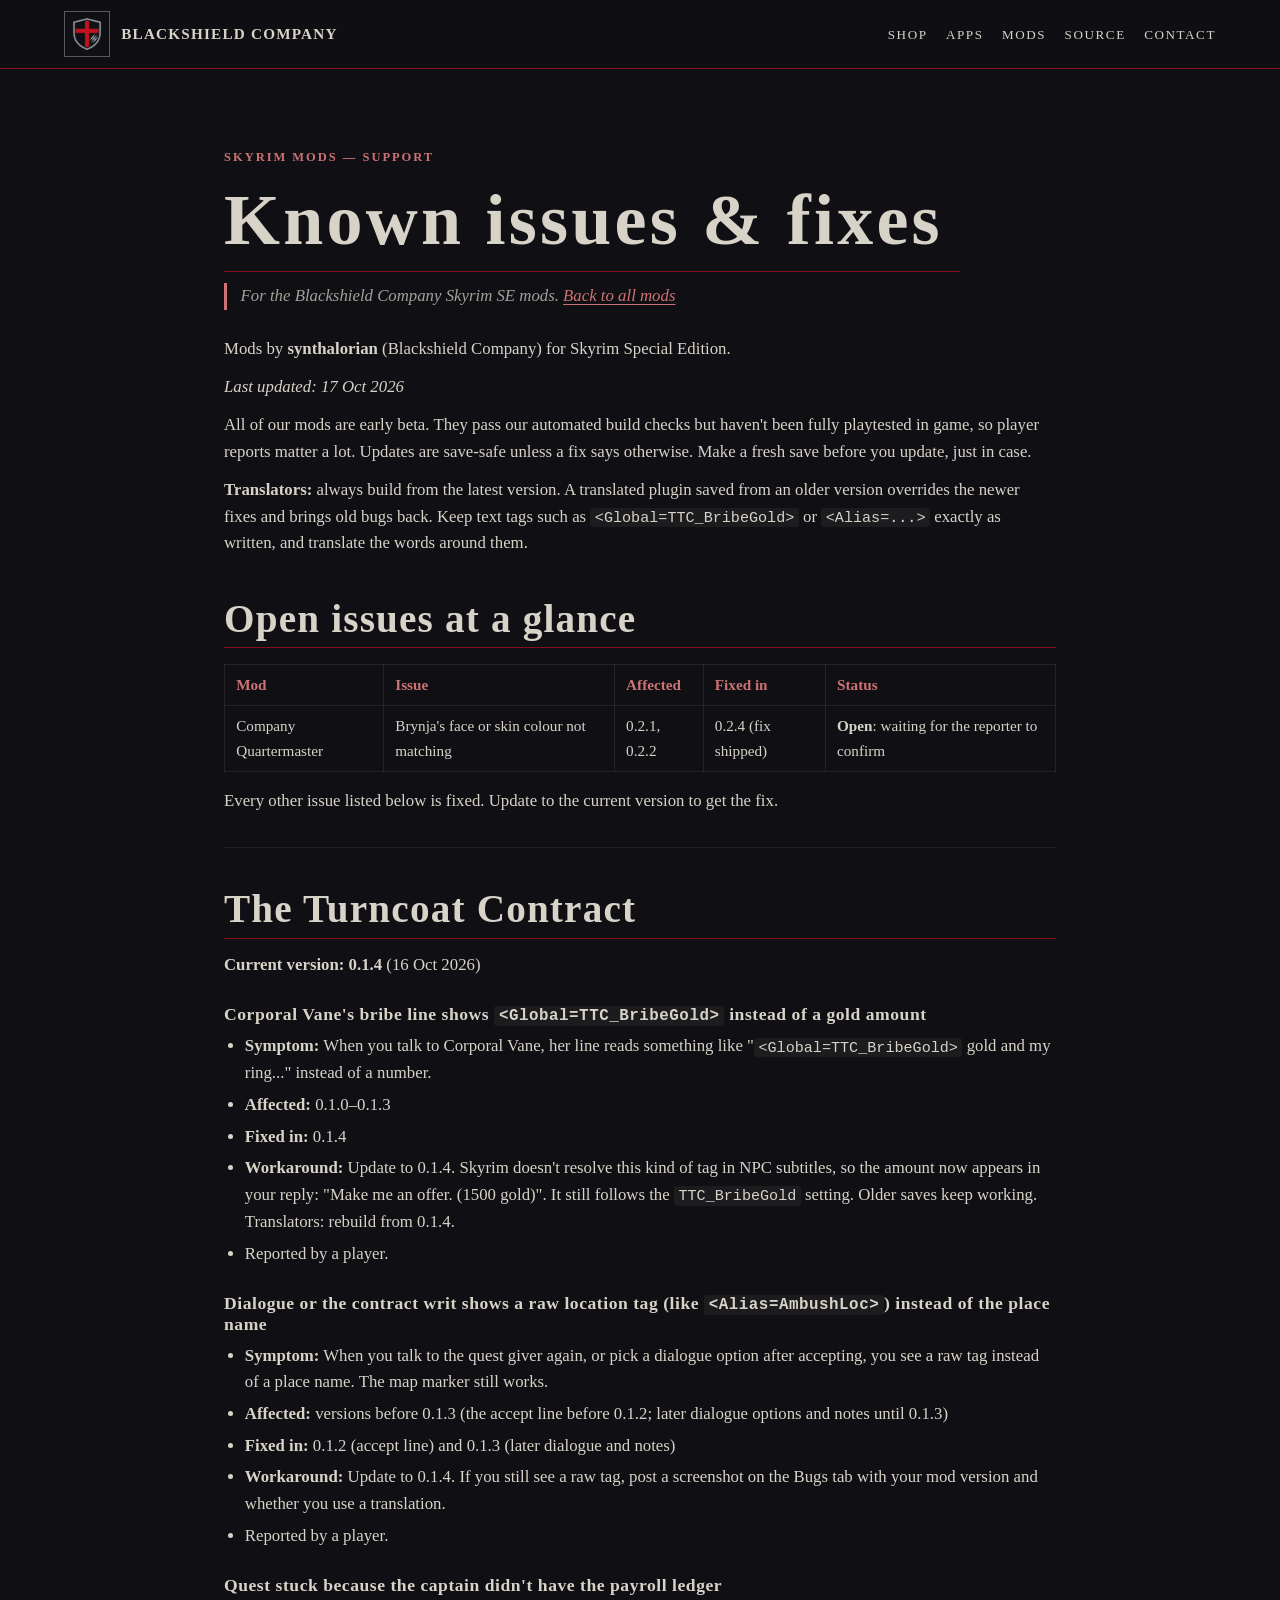
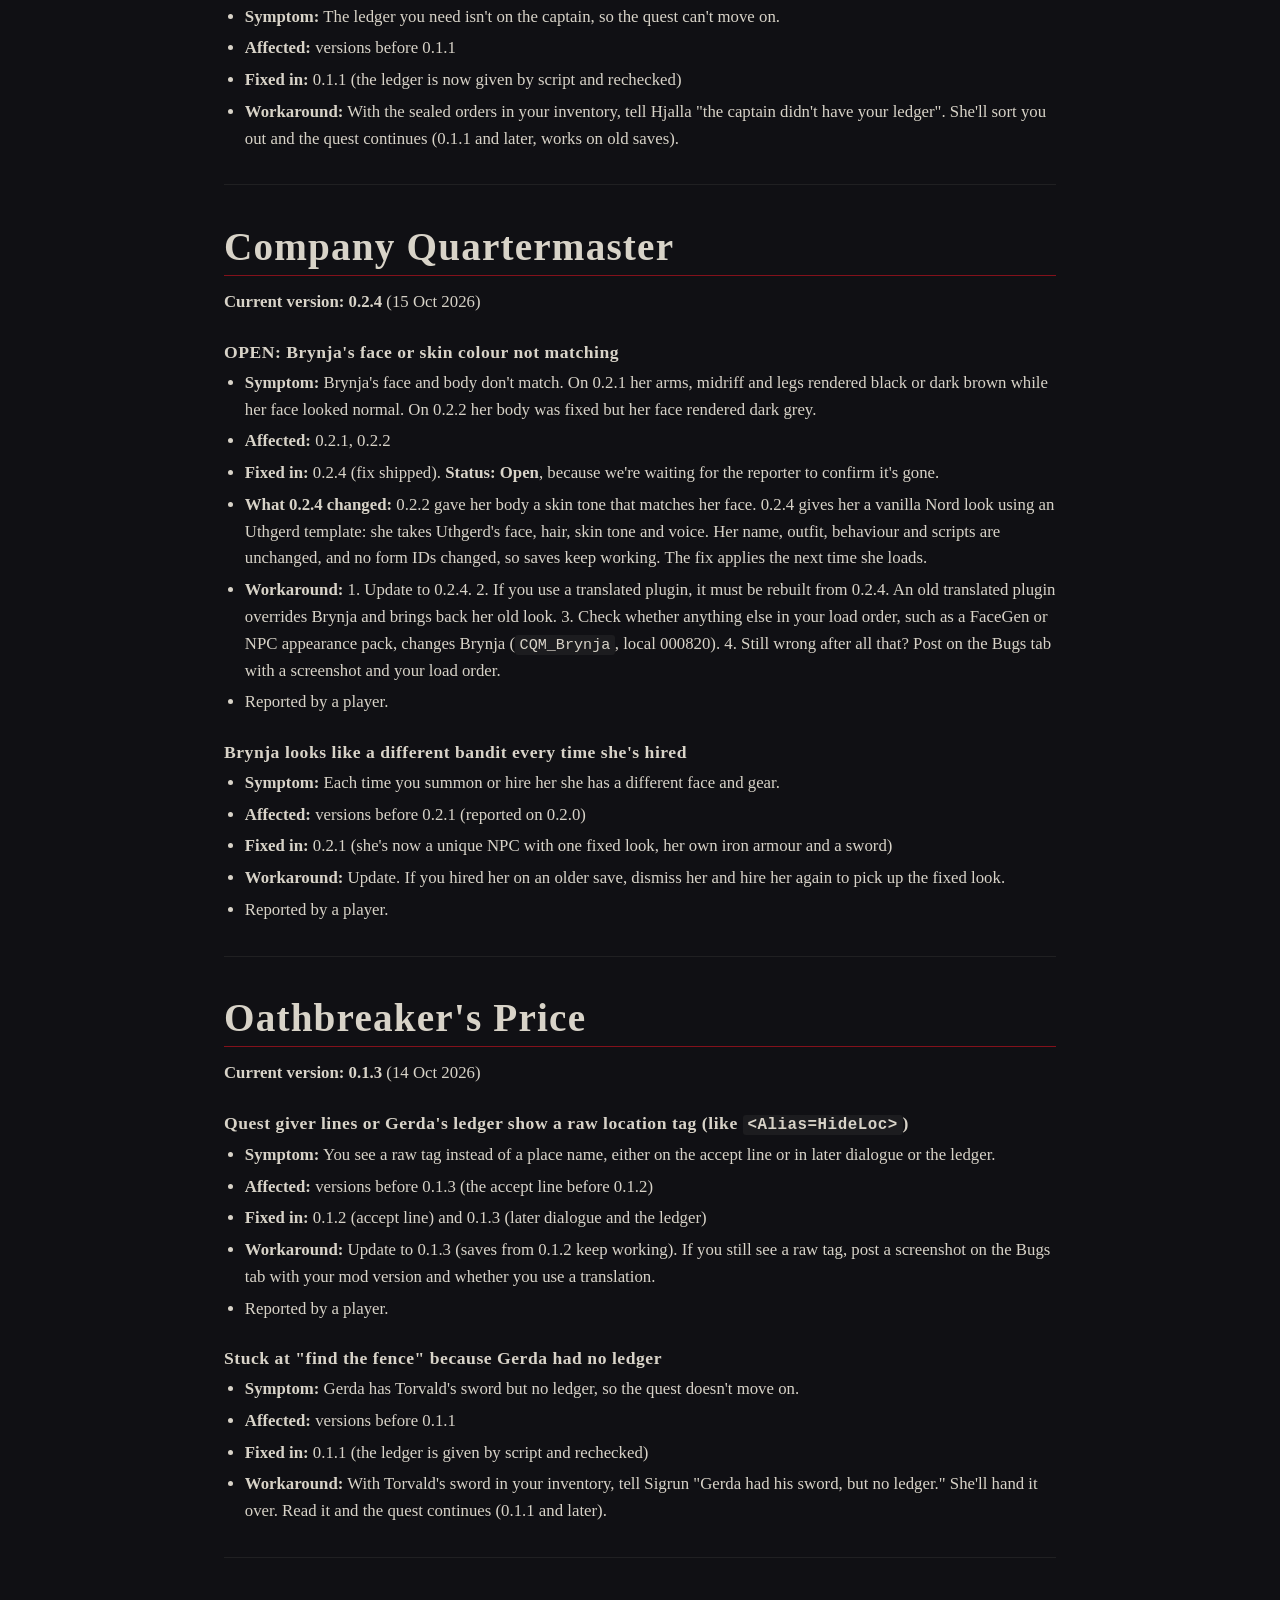
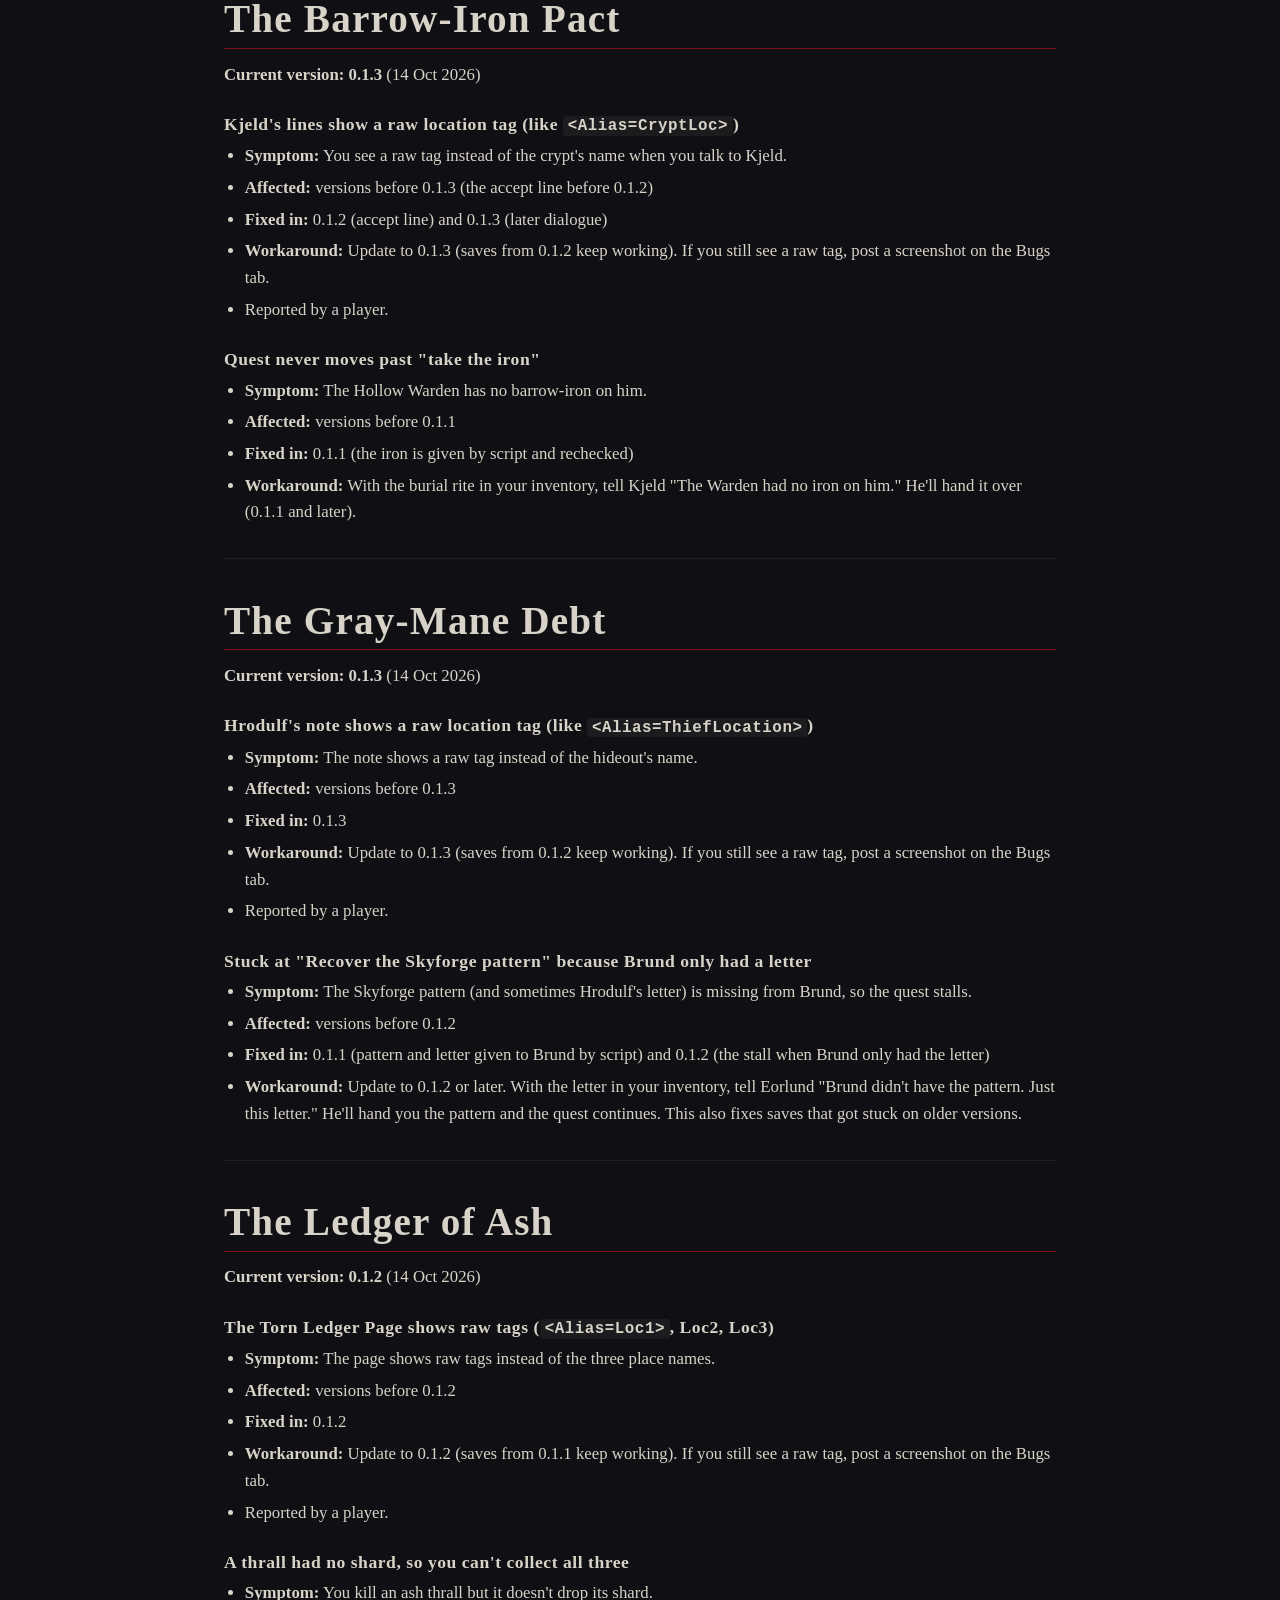
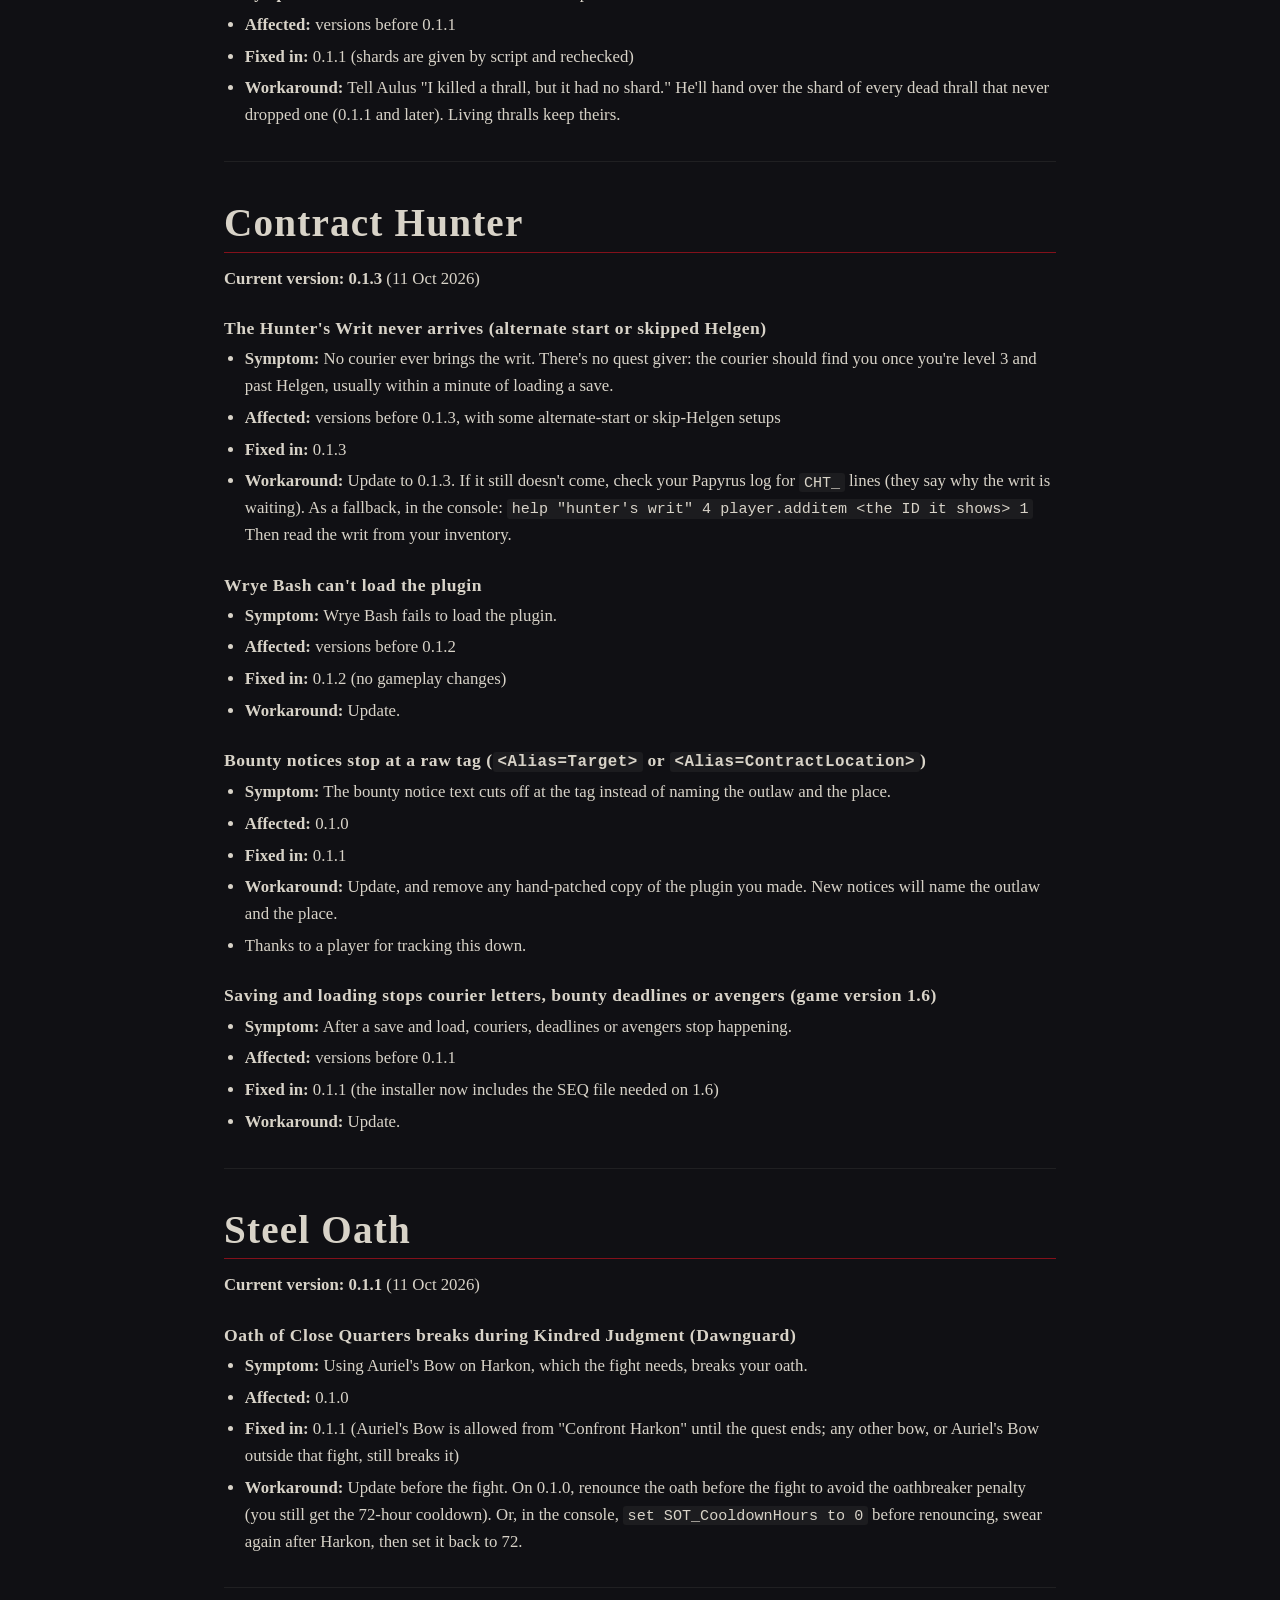
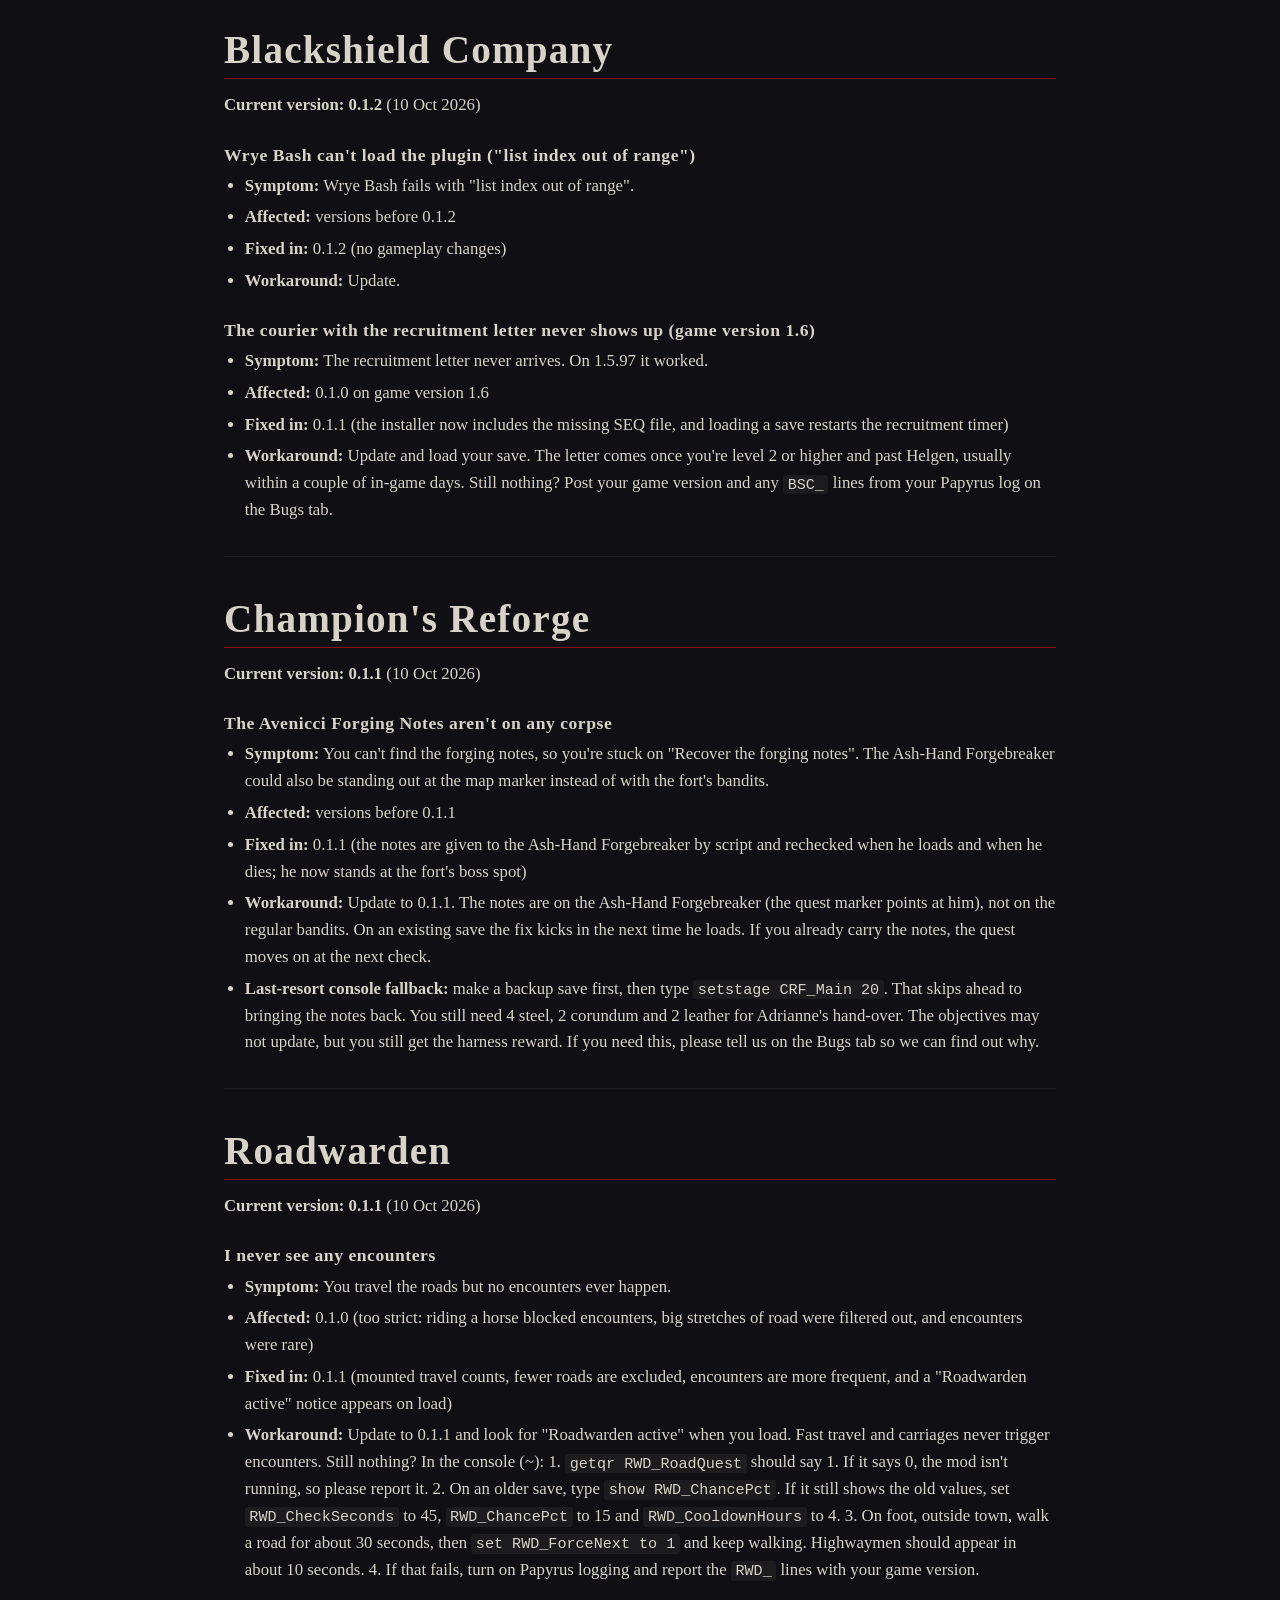
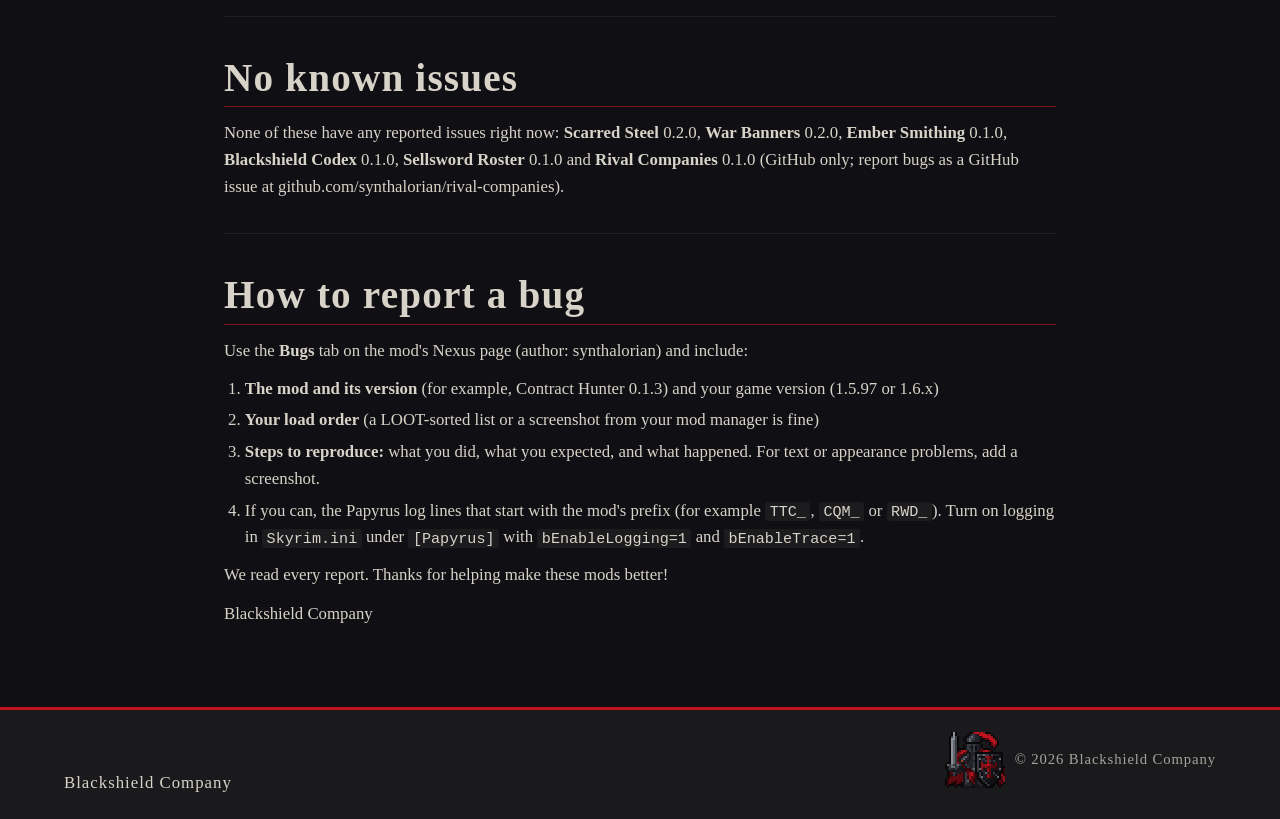
==== commit 591d96b5: "Known issues: reword a phrase the palette checker misread" ====
--- a/mods/known-issues/index.html
+++ b/mods/known-issues/index.html
@@ -73,7 +73,7 @@
 <li><strong>Symptom:</strong> When you talk to Corporal Vane, her line reads something like "<code>&lt;Global=TTC_BribeGold&gt;</code> gold and my ring..." instead of a number.</li>
 <li><strong>Affected:</strong> 0.1.0–0.1.3</li>
 <li><strong>Fixed in:</strong> 0.1.4</li>
-<li><strong>Workaround:</strong> Update to 0.1.4. Skyrim doesn't fill in this kind of tag in NPC subtitles, so the amount now appears in your reply: "Make me an offer. (1500 gold)". It still follows the <code>TTC_BribeGold</code> setting. Older saves keep working. Translators: rebuild from 0.1.4.</li>
+<li><strong>Workaround:</strong> Update to 0.1.4. Skyrim doesn't resolve this kind of tag in NPC subtitles, so the amount now appears in your reply: "Make me an offer. (1500 gold)". It still follows the <code>TTC_BribeGold</code> setting. Older saves keep working. Translators: rebuild from 0.1.4.</li>
 <li>Reported by a player.</li>
 </ul>
 <h3>Dialogue or the contract writ shows a raw location tag (like <code>&lt;Alias=AmbushLoc&gt;</code>) instead of the place name</h3>
